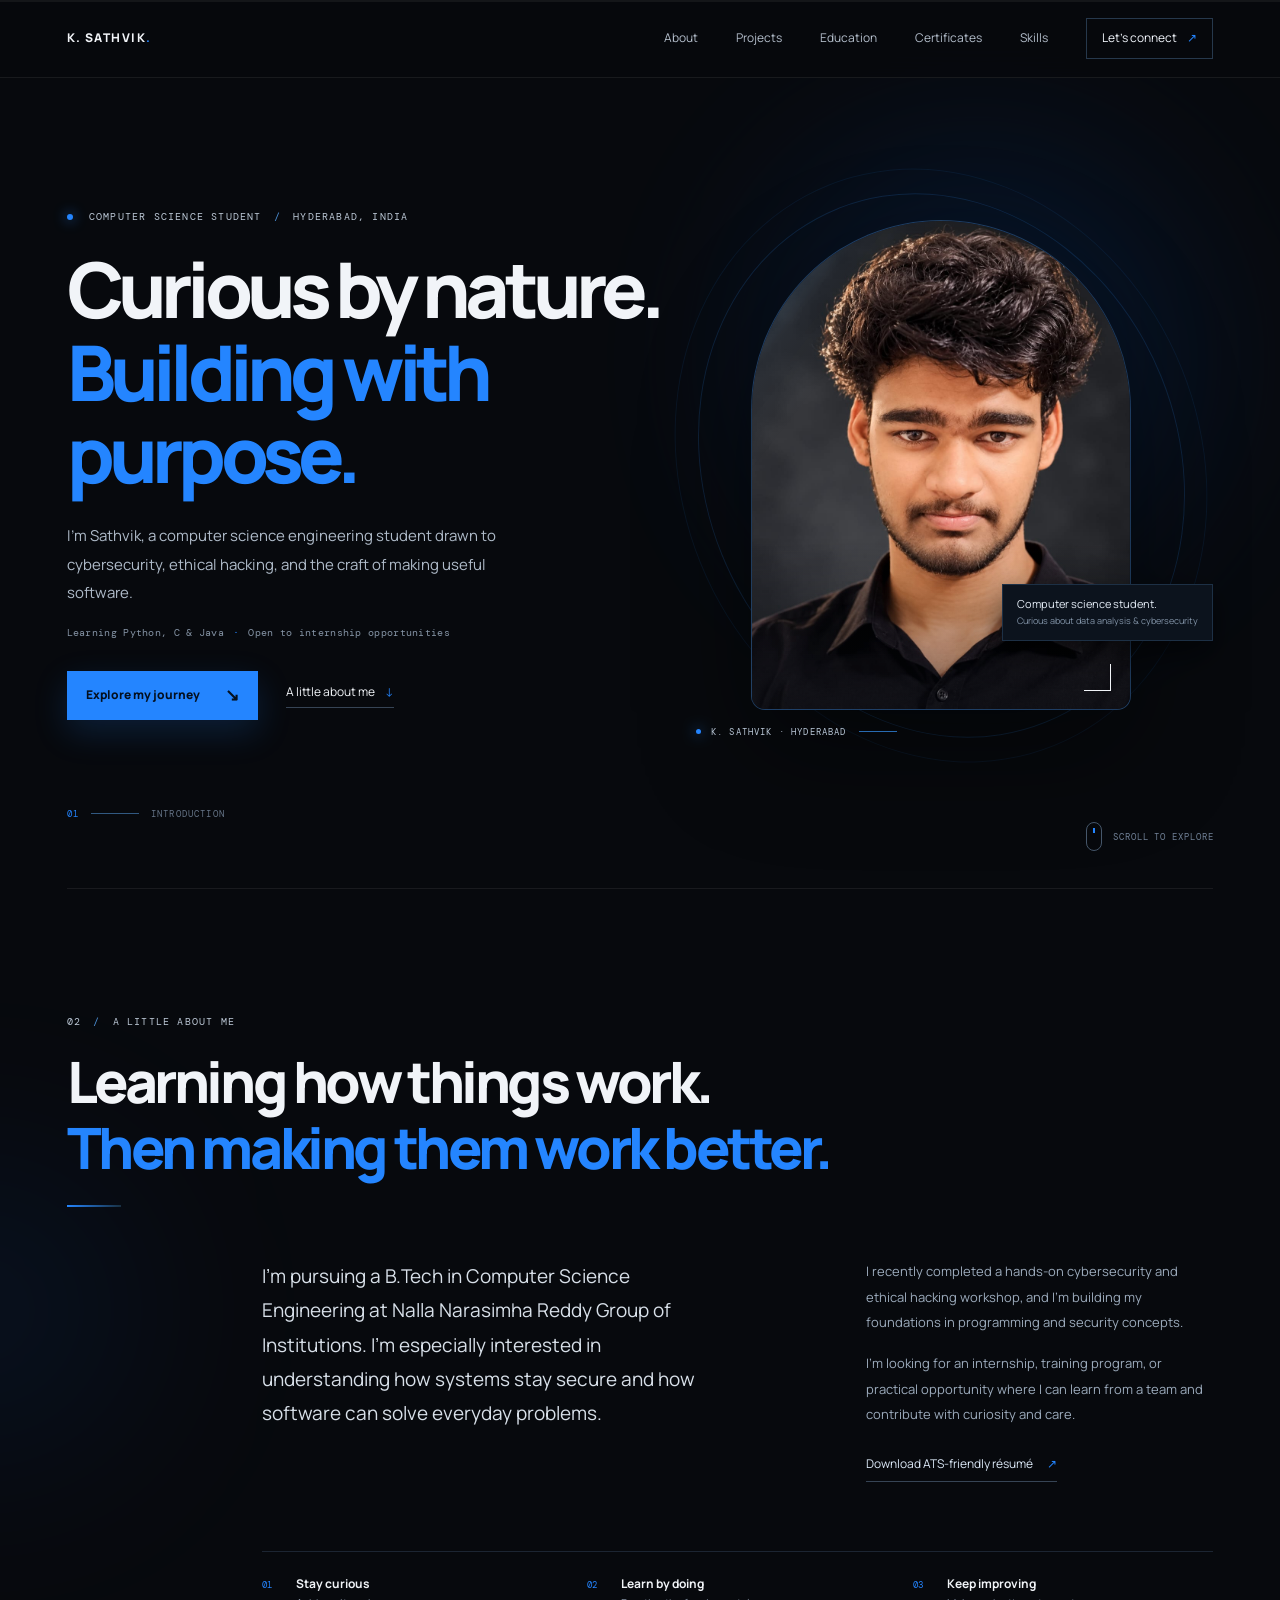
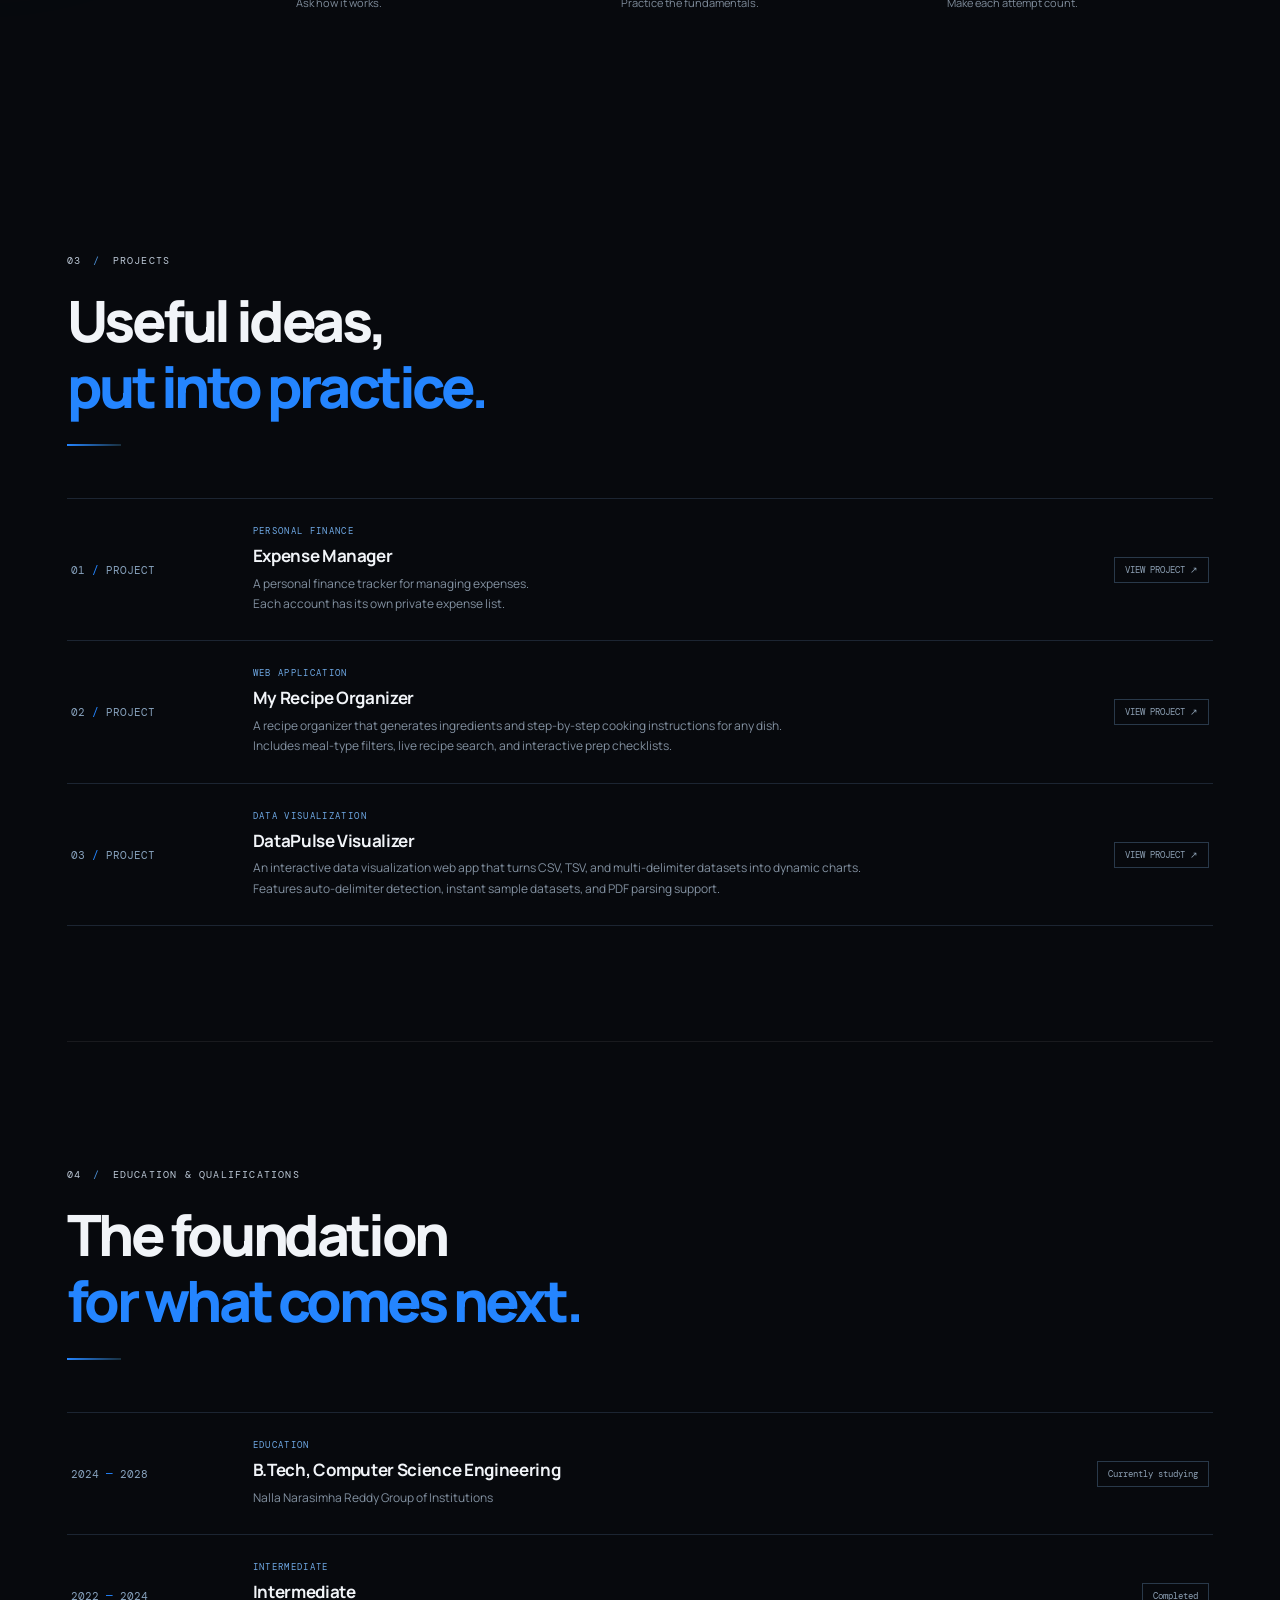
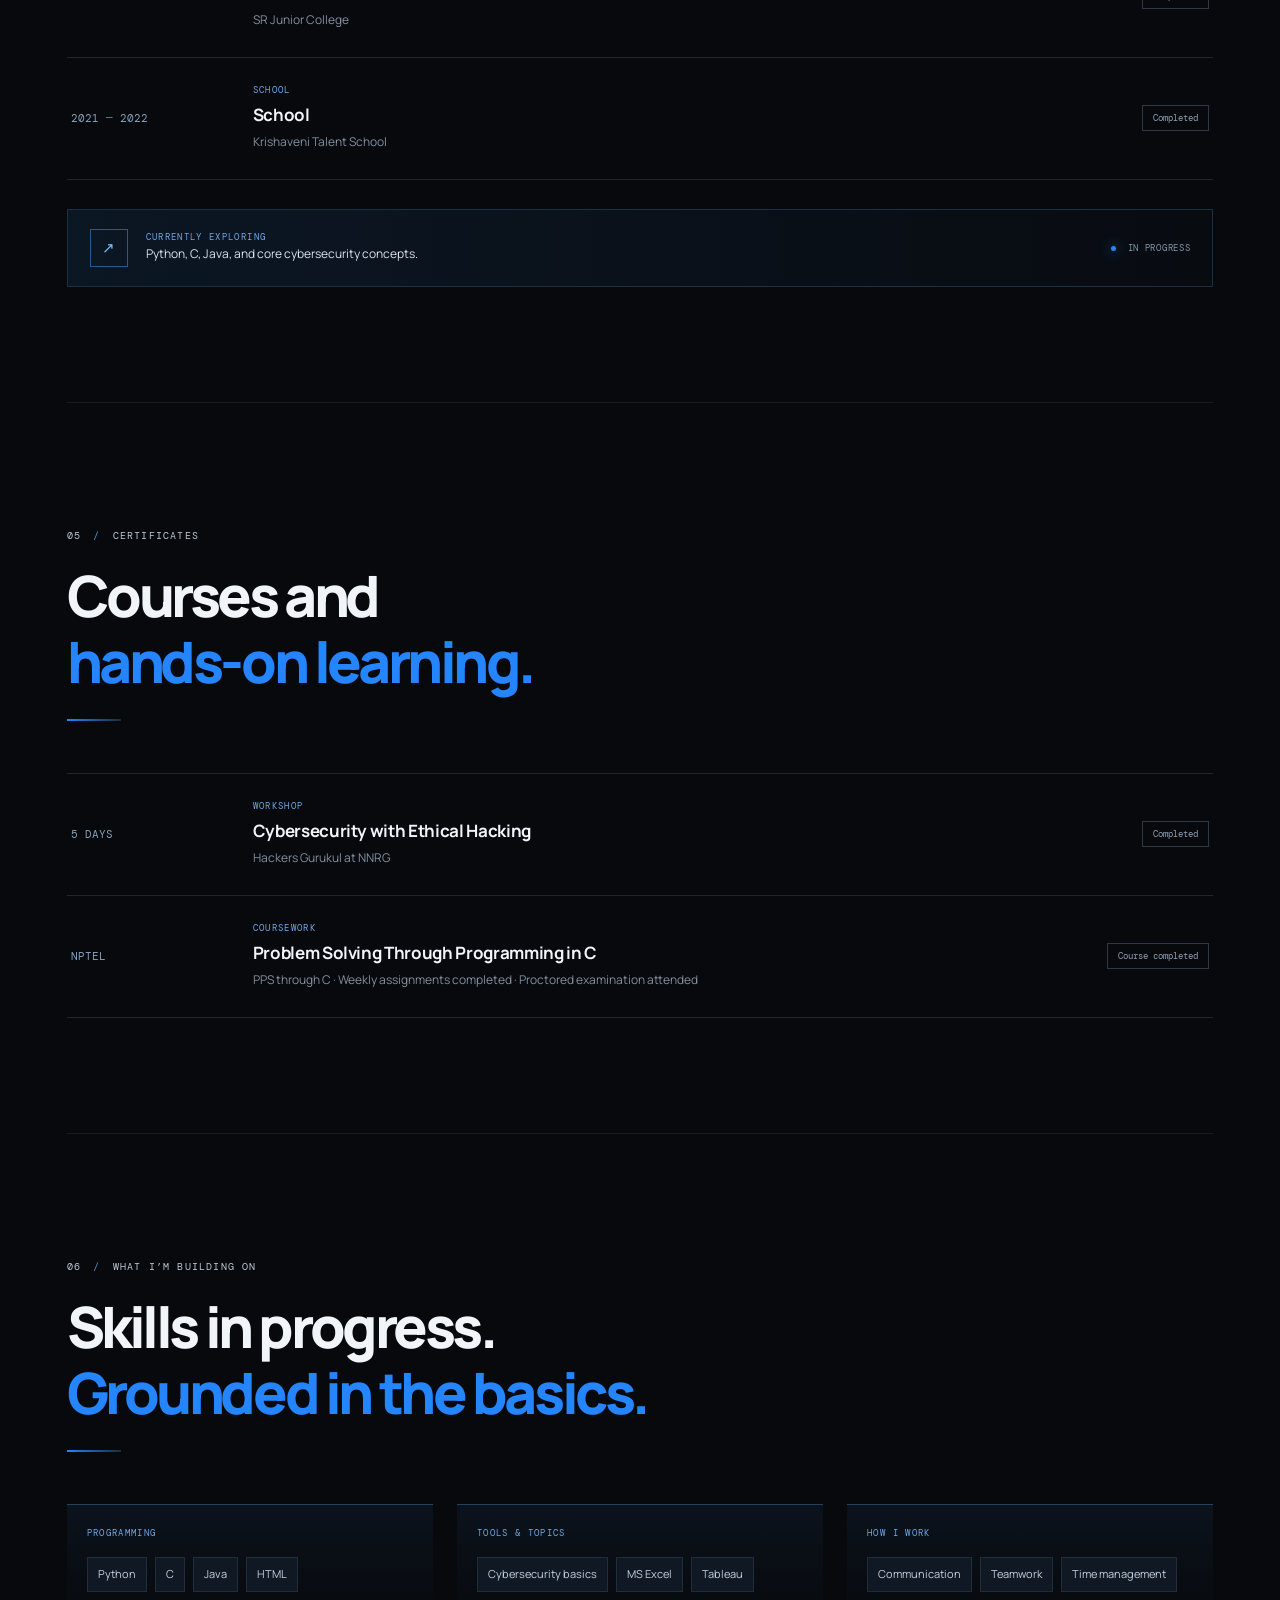
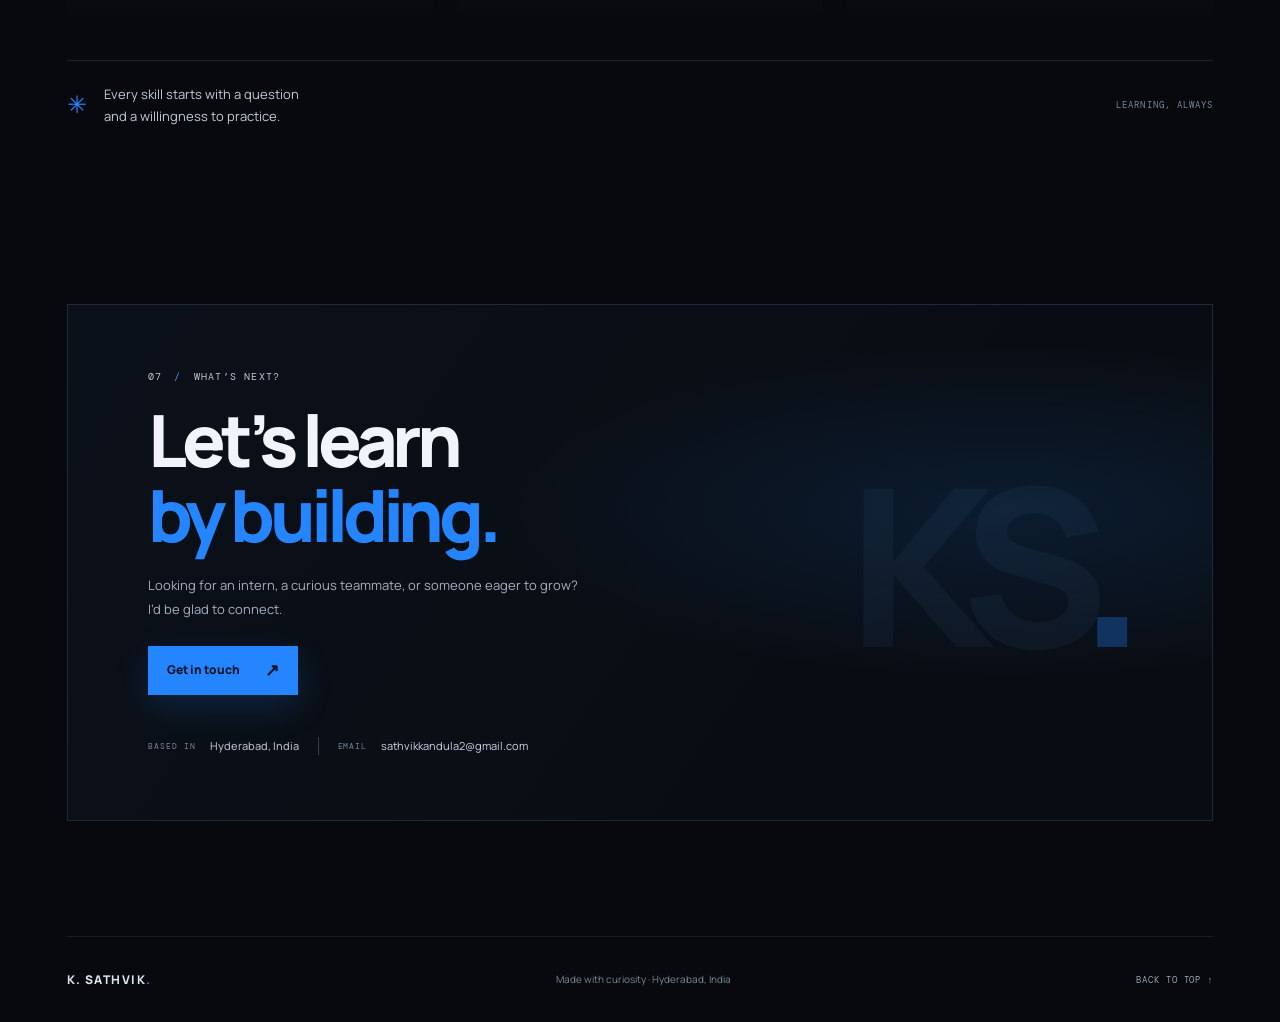
==== index.html @ dad8b85a "Update index.html" ====
<!doctype html>
<html lang="en">
<head>
  <meta charset="utf-8"><meta name="viewport" content="width=device-width, initial-scale=1">
  <meta name="theme-color" content="#07090d"><meta name="description" content="K. Sathvik — computer science engineering student exploring cybersecurity, ethical hacking, and software development.">
  <title>K. Sathvik — Computer Science & Cybersecurity</title>
  <link rel="preconnect" href="https://fonts.googleapis.com"><link rel="preconnect" href="https://fonts.gstatic.com" crossorigin>
  <link href="https://fonts.googleapis.com/css2?family=DM+Mono:wght@400;500&family=Manrope:wght@400;500;600;700;800&display=swap" rel="stylesheet">
  <link rel="stylesheet" href="styles.css">
</head>
<body>
  <div class="scroll-progress" aria-hidden="true"><span></span></div>
  <div class="page-glow glow-one"></div><div class="page-glow glow-two"></div>
  <header class="topbar">
    <a class="brand" href="#top" aria-label="K Sathvik, home"><span class="brand-name">K. SATHVIK<span class="brand-dot">.</span></span></a>
    <button class="menu-toggle" aria-label="Open navigation" aria-expanded="false"><span></span><span></span></button>
    <nav class="navigation" aria-label="Main navigation"><a href="#about">About</a><a href="#projects">Projects</a><a href="#journey">Education</a><a href="#certificates">Certificates</a><a href="#skills">Skills</a><a href="#contact" class="nav-cta">Let’s connect <span>↗</span></a></nav>
  </header>
  <main id="top">
    <section class="hero section-wrap" aria-labelledby="hero-title">
      <div class="hero-copy reveal">
        <p class="eyebrow"><i></i> COMPUTER SCIENCE STUDENT <b>/</b> HYDERABAD, INDIA</p>
        <h1 id="hero-title">Curious by nature.<br><span>Building with purpose.</span></h1>
        <p class="hero-lede">I’m Sathvik, a computer science engineering student drawn to cybersecurity, ethical hacking, and the craft of making useful software.</p>
        <div class="hero-meta"><span>Learning Python, C & Java</span><span class="meta-separator">·</span><span>Open to internship opportunities</span></div>
        <div class="hero-actions"><a class="button button-primary" href="#journey">Explore my journey <span>↘</span></a><a class="text-link" href="#about">A little about me <span>↓</span></a></div>
        <div class="hero-index"><span>01</span><span class="index-line"></span><span>INTRODUCTION</span></div>
      </div>
      <div class="portrait-wrap reveal" aria-label="Portrait of K. Sathvik">
        <div class="portrait-orbit orbit-a"></div><div class="portrait-orbit orbit-b"></div>
        <div class="portrait-frame"><img src="sathvik-portrait.jpeg" alt="Portrait of K. Sathvik."><span class="portrait-corner corner-tl"></span><span class="portrait-corner corner-br"></span></div>
        <div class="portrait-caption"><span class="caption-dot"></span> K. SATHVIK · HYDERABAD <span class="caption-line"></span></div>
        <div class="portrait-note">Computer science student.<br><span>Curious about data analysis &amp; cybersecurity</span></div>
      </div>
      <a href="#about" class="scroll-cue" aria-label="Scroll to about section"><span></span>SCROLL TO EXPLORE</a>
    </section>
    <section class="about section-wrap section-pad" id="about">
      <div class="section-heading reveal"><p class="eyebrow">02 <b>/</b> A LITTLE ABOUT ME</p><h2>Learning how things work.<br><span>Then making them work better.</span></h2></div>
      <div class="about-grid"><p class="about-intro reveal">I’m pursuing a B.Tech in Computer Science Engineering at Nalla Narasimha Reddy Group of Institutions. I’m especially interested in understanding how systems stay secure and how software can solve everyday problems.</p><div class="about-side reveal"><p>I recently completed a hands-on cybersecurity and ethical hacking workshop, and I’m building my foundations in programming and security concepts.</p><p>I’m looking for an internship, training program, or practical opportunity where I can learn from a team and contribute with curiosity and care.</p><a class="inline-link" href="assets/K_Sathvik_ATS_Resume.pdf" target="_blank" rel="noreferrer">Download ATS-friendly résumé <span>↗</span></a></div></div>
      <div class="principles reveal"><div><span class="principle-num">01</span><strong>Stay curious</strong><small>Ask how it works.</small></div><div><span class="principle-num">02</span><strong>Learn by doing</strong><small>Practice the fundamentals.</small></div><div><span class="principle-num">03</span><strong>Keep improving</strong><small>Make each attempt count.</small></div></div>
    </section>
    <section class="projects section-wrap section-pad" id="projects">
      <div class="section-heading reveal"><p class="eyebrow">03 <b>/</b> PROJECTS</p><h2>Useful ideas,<br><span>put into practice.</span></h2></div>
      <div class="journey-list">
        <article class="journey-card reveal"><div class="journey-date">01 <span>/</span> PROJECT</div><div class="journey-main"><p class="card-kicker">PERSONAL FINANCE</p><h3>Expense Manager</h3><p>A personal finance tracker for managing expenses.<br>Each account has its own private expense list.</p></div><a class="journey-tag" href="https://expense.sathvikkandula2.workers.dev/" target="_blank" rel="noreferrer">VIEW PROJECT ↗</a></article>
        <article class="journey-card reveal"><div class="journey-date">02 <span>/</span> PROJECT</div><div class="journey-main"><p class="card-kicker">WEB APPLICATION</p><h3>My Recipe Organizer</h3><p>A recipe organizer that generates ingredients and step-by-step cooking instructions for any dish.<br>Includes meal-type filters, live recipe search, and interactive prep checklists.</p></div><a class="journey-tag" href="https://recipe.sathvikkandula2.workers.dev/" target="_blank" rel="noreferrer">VIEW PROJECT ↗</a></article>
        <article class="journey-card reveal"><div class="journey-date">03 <span>/</span> PROJECT</div><div class="journey-main"><p class="card-kicker">DATA VISUALIZATION</p><h3>DataPulse Visualizer</h3><p>An interactive data visualization web app that turns CSV, TSV, and multi-delimiter datasets into dynamic charts.<br>Features auto-delimiter detection, instant sample datasets, and PDF parsing support.</p></div><a class="journey-tag" href="https://github.com/SATHVIK-CSE" target="_blank" rel="noreferrer">VIEW PROJECT ↗</a></article>
      </div>
    </section>
    <section class="journey section-wrap section-pad" id="journey">
      <div class="section-heading reveal"><p class="eyebrow">04 <b>/</b> EDUCATION & QUALIFICATIONS</p><h2>The foundation<br><span>for what comes next.</span></h2></div>
      <div class="journey-list">
        <article class="journey-card reveal"><div class="journey-date">2024 <span>—</span> 2028</div><div class="journey-main"><p class="card-kicker">EDUCATION</p><h3>B.Tech, Computer Science Engineering</h3><p>Nalla Narasimha Reddy Group of Institutions</p></div><div class="journey-tag">Currently studying</div></article>
        <article class="journey-card reveal"><div class="journey-date">2022 <span>—</span> 2024</div><div class="journey-main"><p class="card-kicker">INTERMEDIATE</p><h3>Intermediate</h3><p>SR Junior College</p></div><div class="journey-tag">Completed</div></article>
        <article class="journey-card reveal"><div class="journey-date">2021 <span>—</span> 2022</div><div class="journey-main"><p class="card-kicker">SCHOOL</p><h3>School</h3><p>Krishaveni Talent School</p></div><div class="journey-tag">Completed</div></article>
      </div>
      <div class="learning-strip reveal"><div class="learning-icon">↗</div><div><p class="card-kicker">CURRENTLY EXPLORING</p><p>Python, C, Java, and core cybersecurity concepts.</p></div><span class="learning-status"><i></i> IN PROGRESS</span></div>
    </section>
    <section class="journey certificates section-wrap section-pad" id="certificates">
      <div class="section-heading reveal"><p class="eyebrow">05 <b>/</b> CERTIFICATES</p><h2>Courses and<br><span>hands-on learning.</span></h2></div>
      <div class="journey-list">
        <article class="journey-card reveal"><div class="journey-date">5 DAYS</div><div class="journey-main"><p class="card-kicker">WORKSHOP</p><h3>Cybersecurity with Ethical Hacking</h3><p>Hackers Gurukul at NNRG</p></div><div class="journey-tag">Completed</div></article>
        <article class="journey-card reveal"><div class="journey-date">NPTEL</div><div class="journey-main"><p class="card-kicker">COURSEWORK</p><h3>Problem Solving Through Programming in C</h3><p>PPS through C · Weekly assignments completed · Proctored examination attended</p></div><div class="journey-tag">Course completed</div></article>
      </div>
    </section>
    <section class="skills section-wrap section-pad" id="skills">
      <div class="section-heading reveal"><p class="eyebrow">06 <b>/</b> WHAT I’M BUILDING ON</p><h2>Skills in progress.<br><span>Grounded in the basics.</span></h2></div>
      <div class="skills-layout"><div class="skill-group reveal"><p class="card-kicker">PROGRAMMING</p><div class="skill-chips"><span>Python</span><span>C</span><span>Java</span><span>HTML</span></div></div><div class="skill-group reveal"><p class="card-kicker">TOOLS & TOPICS</p><div class="skill-chips"><span>Cybersecurity basics</span><span>MS Excel</span><span>Tableau</span></div></div><div class="skill-group reveal"><p class="card-kicker">HOW I WORK</p><div class="skill-chips"><span>Communication</span><span>Teamwork</span><span>Time management</span></div></div></div>
      <div class="skills-foot reveal"><span class="skills-star">✳</span><p>Every skill starts with a question<br>and a willingness to practice.</p><span class="mono-label">LEARNING, ALWAYS</span></div>
    </section>
    <section class="contact section-wrap section-pad" id="contact"><div class="contact-card reveal"><p class="eyebrow">07 <b>/</b> WHAT’S NEXT?</p><h2>Let’s learn<br><span>by building.</span></h2><p class="contact-copy">Looking for an intern, a curious teammate, or someone eager to grow? I’d be glad to connect.</p><a class="button button-primary" href="mailto:sathvikkandula2@gmail.com">Get in touch <span>↗</span></a><div class="contact-detail"><span>BASED IN</span><strong>Hyderabad, India</strong><span class="detail-divider"></span><span>EMAIL</span><a href="mailto:sathvikkandula2@gmail.com">sathvikkandula2@gmail.com</a></div><div class="contact-mark">KS<span>.</span></div></div></section>
  </main>
  <footer class="footer section-wrap"><a class="footer-brand" href="#top">K. SATHVIK<span>.</span></a><span>Made with curiosity · Hyderabad, India</span><a href="#top" class="back-top">BACK TO TOP ↑</a></footer>
  <script src="script.js"></script>
</body></html>
---- styles.css ----
:root{--bg:#07090d;--panel:#0d1119;--line:#1c2532;--text:#f1f4f8;--muted:#9aa7b7;--blue:#2485ff;--cyan:#60c6ff;--mono:'DM Mono',monospace;--sans:'Manrope',sans-serif}*{box-sizing:border-box}html{scroll-behavior:smooth;scroll-padding-top:94px}body{margin:0;background:var(--bg);color:var(--text);font-family:var(--sans);font-size:15px;line-height:1.7;overflow-x:hidden}a{color:inherit;text-decoration:none}.page-glow{position:absolute;pointer-events:none;filter:blur(100px);opacity:.18;border-radius:50%;z-index:-1}.glow-one{width:400px;height:400px;right:8%;top:160px;background:#075cd0}.glow-two{width:300px;height:280px;left:-170px;top:1170px;background:#103e86}.topbar{height:78px;position:sticky;top:0;z-index:20;background:rgba(7,9,13,.88);backdrop-filter:blur(18px);border-bottom:1px solid rgba(255,255,255,.07);display:flex;align-items:center;justify-content:space-between;padding:0 max(calc((100vw - 1190px)/2),5.2vw)}.brand{display:flex;gap:12px;align-items:center}.brand-mark{width:34px;height:34px;border:1px solid #285587;color:var(--blue);font-size:13px;font-weight:800;display:grid;place-items:center;position:relative}.brand-mark span{font-size:10px;position:absolute;right:2px;top:0;color:#91c6ff}.brand-name,.footer-brand{font-size:12px;letter-spacing:.12em;font-weight:800}.brand-dot,.footer-brand span{color:var(--blue)}.navigation{display:flex;gap:38px;align-items:center;font-size:12px;color:#b4bfcc}.navigation a{transition:color .2s}.navigation a:hover,.inline-link:hover{color:var(--cyan)}.navigation .nav-cta{border:1px solid #26384c;padding:9px 15px;color:#f2f6fb}.nav-cta span{color:var(--blue);padding-left:8px}.menu-toggle{display:none}.section-wrap{width:min(1190px,89.6vw);margin-inline:auto}.hero{min-height:calc(100vh - 78px);min-height:min(810px,calc(100vh - 78px));position:relative;display:grid;grid-template-columns:1.05fr .95fr;align-items:center;padding-top:60px;padding-bottom:96px}.hero-copy{max-width:650px;position:relative;z-index:2}.eyebrow{font:10px var(--mono);letter-spacing:.12em;color:#bcc8d6;margin:0 0 25px}.eyebrow i,.learning-status i,.caption-dot{display:inline-block;width:6px;height:6px;border-radius:50%;background:var(--blue);box-shadow:0 0 13px #2485ff;margin-right:9px}.eyebrow b{color:#4d91d7;padding:0 5px;font-weight:400}.hero h1{font-size:clamp(47px,6vw,80px);line-height:1.07;letter-spacing:-.075em;margin:0;font-weight:800}.hero h1 span,.section-heading h2 span,.contact-card h2 span{color:var(--blue)}.hero-lede{max-width:485px;color:#afbbc9;font-size:15px;line-height:1.9;margin:27px 0 18px}.hero-meta{font:10px var(--mono);color:#8594a5;letter-spacing:.03em;display:flex;gap:9px;align-items:center}.meta-separator{color:var(--blue)}.hero-actions{display:flex;align-items:center;gap:28px;margin-top:32px}.button{height:49px;padding:0 19px;display:inline-flex;align-items:center;gap:25px;font-size:12px;font-weight:800;transition:transform .2s,background .2s}.button:hover{transform:translateY(-2px)}.button-primary{background:var(--blue);color:#04101f;box-shadow:0 12px 34px rgba(36,133,255,.18)}.button-primary:hover{background:#58a5ff}.button span{font-size:17px}.text-link,.inline-link{font-size:12px;border-bottom:1px solid #364455;padding-bottom:5px}.text-link span{color:var(--blue);padding-left:8px}.portrait-wrap{height:565px;position:relative;display:grid;place-items:center}.portrait-frame{width:min(380px,78%);height:490px;position:relative;overflow:hidden;border:1px solid rgba(72,142,223,.32);border-radius:190px 190px 14px 14px;background:linear-gradient(155deg,#0c1b30,#080d15 58%,#101c2b);box-shadow:0 40px 110px rgba(0,0,0,.45),inset 0 0 60px rgba(42,127,221,.09)}.portrait-frame:after{content:'';position:absolute;inset:0;background:linear-gradient(180deg,transparent 65%,rgba(6,9,15,.45));pointer-events:none}.portrait-frame img{width:100%;height:100%;object-fit:cover;opacity:.92}.portrait-orbit{position:absolute;border:1px solid rgba(46,126,216,.2);border-radius:50%;transform:rotate(-22deg)}.orbit-a{width:475px;height:555px}.orbit-b{width:520px;height:605px;border-color:rgba(46,126,216,.1)}.portrait-corner{position:absolute;z-index:2;width:27px;height:27px;border-color:#62b2ff}.corner-tl{left:19px;top:42px;border-left:1px solid;border-top:1px solid}.corner-br{right:19px;bottom:18px;border-right:1px solid;border-bottom:1px solid}.portrait-caption{position:absolute;bottom:10px;left:5%;font:9px var(--mono);letter-spacing:.13em;color:#b9c7d7;display:flex;align-items:center}.caption-dot{width:5px;height:5px;margin-right:10px}.caption-line{width:38px;height:1px;background:#286ab1;margin-left:12px}.portrait-note{position:absolute;right:0;bottom:107px;font-size:11px;line-height:1.5;color:#e5edf7;background:#0c131d;border:1px solid #1d3045;padding:11px 14px;box-shadow:0 12px 30px #0008}.portrait-note span{font-size:9px;color:#8293a7}.floating-stamp{position:absolute;left:2%;top:112px;width:56px;height:56px;border:1px solid #315e8b;background:#0a111b;border-radius:50%;display:flex;align-items:center;justify-content:center;gap:5px;color:#9ed1ff;transform:rotate(-12deg)}.floating-stamp>span{font-weight:800;font-size:14px}.floating-stamp small{font:6px var(--mono);line-height:1.4}.hero-index{position:absolute;bottom:-100px;left:0;display:flex;align-items:center;gap:12px;font:9px var(--mono);letter-spacing:.13em;color:#667588}.hero-index span:first-child{color:var(--blue)}.index-line{width:48px;height:1px;background:#315981}.scroll-cue{position:absolute;right:0;bottom:37px;display:flex;align-items:center;gap:11px;font:9px var(--mono);letter-spacing:.1em;color:#718197}.scroll-cue span{height:29px;width:16px;border:1px solid #45566a;border-radius:9px;position:relative}.scroll-cue span:after{content:'';width:2px;height:5px;position:absolute;left:6px;top:5px;background:var(--blue);animation:scroll 1.6s infinite}@keyframes scroll{to{transform:translateY(10px);opacity:0}}.section-pad{padding-top:126px;padding-bottom:115px}.section-heading{margin-bottom:52px}.section-heading .eyebrow{margin-bottom:20px}.section-heading h2{font-size:clamp(36px,4.5vw,57px);line-height:1.16;letter-spacing:-.06em;margin:0;font-weight:800}.about{border-top:1px solid rgba(255,255,255,.07)}.about-grid{display:grid;grid-template-columns:1.15fr .85fr;gap:14%;margin-left:17%}.about-intro{font-size:19px;line-height:1.8;color:#d8e0e9;margin:0;max-width:500px}.about-side{font-size:13px;color:#9cabbc;line-height:1.95}.about-side p{margin:0 0 16px}.inline-link{display:inline-flex;gap:14px;margin-top:9px;color:#dce9f8}.inline-link span{color:var(--blue)}.principles{display:grid;grid-template-columns:repeat(3,1fr);border-top:1px solid var(--line);margin:69px 0 0 17%;padding-top:22px;gap:25px}.principles>div{display:grid;grid-template-columns:26px auto;column-gap:8px;align-items:baseline}.principle-num{font:9px var(--mono);color:var(--blue)}.principles strong{font-size:12px}.principles small{grid-column:2;color:#7f8c9b;font-size:11px}.journey{border-top:1px solid rgba(255,255,255,.07)}.journey-list{border-top:1px solid var(--line)}.journey-card{display:grid;grid-template-columns:160px 1fr 150px;align-items:center;gap:22px;padding:26px 4px;border-bottom:1px solid var(--line);transition:padding .25s,background .25s}.journey-card:hover{padding-inline:14px;background:rgba(25,43,63,.28)}.journey-date{font:11px var(--mono);color:#87a2bd}.journey-date span{color:var(--blue)}.card-kicker{font:9px var(--mono);letter-spacing:.15em;color:#6fa9e5;margin:0 0 7px}.journey-main h3{font-size:17px;line-height:1.45;letter-spacing:-.02em;margin:0 0 5px}.journey-main>p:last-child{color:#8391a1;font-size:12px;margin:0}.journey-tag{justify-self:end;padding:6px 10px;border:1px solid #29394a;color:#8da0b4;font:9px var(--mono)}.learning-strip{margin-top:29px;padding:19px 22px;display:flex;align-items:center;gap:18px;border:1px solid #1c3045;background:linear-gradient(90deg,rgba(24,59,97,.27),rgba(11,17,25,.3))}.learning-icon{width:38px;height:38px;border:1px solid #245a91;display:grid;place-items:center;color:#78bdff}.learning-strip .card-kicker{margin-bottom:1px}.learning-strip p:last-child{margin:0;font-size:12px;color:#dce5ef}.learning-status{margin-left:auto;font:9px var(--mono);letter-spacing:.08em;color:#8097ad}.learning-status i{width:5px;height:5px;margin-right:6px}.skills{border-top:1px solid rgba(255,255,255,.07)}.skills-layout{display:grid;grid-template-columns:repeat(3,1fr);gap:24px}.skill-group{padding:22px 20px 25px;border-top:1px solid #29425c;background:linear-gradient(180deg,rgba(18,31,47,.45),rgba(12,16,23,.05))}.skill-group .card-kicker{margin-bottom:18px}.skill-chips{display:flex;flex-wrap:wrap;gap:8px}.skill-chips span{font-size:11px;color:#c5d1de;background:#101923;border:1px solid #202d3b;padding:7px 10px}.skills-foot{margin-top:43px;border-top:1px solid var(--line);padding-top:22px;display:flex;align-items:center;gap:17px}.skills-star{font-size:24px;color:var(--blue)}.skills-foot p{font-size:13px;color:#c0ccd9;line-height:1.7;margin:0}.mono-label{margin-left:auto;font:9px var(--mono);letter-spacing:.12em;color:#75879c}.contact{padding-top:62px}.contact-card{position:relative;overflow:hidden;padding:65px 7%;border:1px solid #1c2a39;background:radial-gradient(ellipse at 82% 40%,rgba(17,75,139,.24),transparent 38%),linear-gradient(125deg,#0b111a,#090d13 65%)}.contact-card .eyebrow{margin-bottom:20px}.contact-card h2{font-size:clamp(46px,6vw,72px);line-height:1.04;letter-spacing:-.07em;margin:0;font-weight:800}.contact-copy{max-width:430px;color:#a2b0bf;font-size:13px;line-height:1.85;margin:20px 0 25px}.contact-detail{display:flex;align-items:center;gap:14px;margin-top:42px;color:#aab8c7;font-size:11px}.contact-detail>span:not(.detail-divider){font:8px var(--mono);letter-spacing:.12em;color:#71849a}.contact-detail strong{font-weight:500}.contact-detail a{color:#c7d6e6}.detail-divider{width:1px;height:18px;background:#2d3d50;margin:0 5px}.contact-mark{position:absolute;right:8%;top:50%;transform:translateY(-50%);font-size:220px;font-weight:800;letter-spacing:-.12em;color:rgba(95,153,213,.065);line-height:1}.contact-mark span{color:rgba(36,133,255,.3)}.footer{min-height:86px;border-top:1px solid rgba(255,255,255,.08);display:flex;align-items:center;justify-content:space-between;color:#7c8998;font-size:10px}.footer-brand{color:#dbe5ef}.back-top{font:9px var(--mono);letter-spacing:.1em;color:#96a5b4}.reveal{opacity:0;transform:translateY(16px);transition:opacity .7s ease,transform .7s ease}.reveal.visible{opacity:1;transform:translateY(0)}@media(prefers-reduced-motion:reduce){*,*:before,*:after{scroll-behavior:auto!important;animation:none!important;transition:none!important}.reveal{opacity:1;transform:none}}@media(max-width:800px){.topbar{height:68px;padding-inline:5vw}.navigation{gap:20px}.hero{min-height:720px;grid-template-columns:1fr .8fr;padding-top:50px}.hero h1{font-size:clamp(46px,7vw,64px)}.portrait-wrap{height:480px}.portrait-frame{height:405px;width:88%}.portrait-orbit.orbit-a{width:360px;height:440px}.portrait-orbit.orbit-b{width:400px;height:490px}.about-grid{margin-left:8%;gap:8%}.principles{margin-left:8%}.section-pad{padding-top:100px;padding-bottom:90px}}@media(max-width:620px){html{scroll-padding-top:70px}.topbar{height:64px}.brand-name{font-size:11px}.menu-toggle{display:flex;background:none;border:1px solid #26384b;width:38px;height:36px;flex-direction:column;align-items:center;justify-content:center;gap:5px}.menu-toggle span{width:15px;height:1px;background:#e5edf5}.navigation{display:none;position:absolute;left:0;right:0;top:63px;background:#080c12;border-bottom:1px solid #202d3b;padding:12px 5vw 20px;flex-direction:column;align-items:stretch;gap:0}.navigation.open{display:flex}.navigation a{padding:11px 0;border-bottom:1px solid rgba(255,255,255,.05)}.navigation .nav-cta{border:0;padding:11px 0}.section-wrap{width:89vw}.hero{min-height:0;grid-template-columns:1fr;padding-top:68px;padding-bottom:80px}.hero-copy{grid-row:1}.hero h1{font-size:clamp(43px,12vw,63px)}.hero-lede{font-size:14px;margin-top:21px}.hero-meta{font-size:9px;flex-wrap:wrap}.hero-actions{gap:18px;margin-top:25px}.button{height:46px;padding:0 14px;gap:14px;font-size:11px}.text-link{font-size:10px}.portrait-wrap{height:390px;margin-top:50px}.portrait-frame{width:68%;height:355px}.portrait-orbit.orbit-a{width:300px;height:365px}.portrait-orbit.orbit-b{width:335px;height:400px}.floating-stamp{left:7%;top:51px}.portrait-note{right:3%;bottom:80px}.portrait-caption{left:14%;bottom:2px;font-size:8px}.hero-index{display:none}.scroll-cue{bottom:23px}.section-pad{padding-top:78px;padding-bottom:74px}.section-heading{margin-bottom:36px}.section-heading h2{font-size:clamp(34px,9.4vw,47px)}.about-grid{grid-template-columns:1fr;gap:16px;margin-left:0}.about-intro{font-size:17px}.about-side{font-size:12px}.principles{margin:34px 0 0;grid-template-columns:1fr;gap:13px}.principles>div{grid-template-columns:26px 1fr}.principles small{grid-column:2}.journey-card{grid-template-columns:1fr auto;gap:4px 12px;padding:20px 1px}.journey-date{grid-column:1/-1;font-size:10px}.journey-main h3{font-size:15px}.journey-main>p:last-child{font-size:11px}.journey-tag{grid-column:2;grid-row:2;align-self:center;font-size:8px;padding:5px 7px}.learning-strip{padding:15px 13px;gap:12px}.learning-status{font-size:7px}.learning-strip p:last-child{font-size:11px}.skills-layout{grid-template-columns:1fr;gap:12px}.skill-group{padding:18px}.skills-foot{gap:12px}.skills-foot p{font-size:11px}.mono-label{font-size:7px}.contact{padding-top:32px}.contact-card{padding:43px 7%}.contact-card h2{font-size:53px}.contact-copy{font-size:12px}.contact-detail{flex-wrap:wrap;gap:9px;margin-top:32px}.contact-mark{font-size:150px;right:4%;top:33%}.footer{min-height:92px;gap:8px;flex-wrap:wrap;padding-block:16px}.footer>span{order:3;width:100%}.back-top{font-size:8px}}
/* Hero entrance and portrait motion */
.hero-copy.reveal{transform:translateX(-34px);transition-delay:.1s}
.portrait-wrap.reveal{transform:translateX(42px);transition-delay:.25s}
.hero-copy.reveal.visible,.portrait-wrap.reveal.visible{transform:translate(0,0)}
.portrait-frame{animation:portraitFloat 6s ease-in-out 1.1s infinite}
.portrait-frame:before{content:'';position:absolute;z-index:1;pointer-events:none;inset:-45%;background:linear-gradient(112deg,transparent 39%,rgba(112,185,255,.04) 45%,rgba(130,199,255,.23) 50%,rgba(112,185,255,.04) 55%,transparent 61%);transform:translateX(-45%) rotate(16deg);animation:portraitSweep 8s ease-in-out 1.5s infinite}
.orbit-a{animation:orbitBreathe 5s ease-in-out infinite}
.orbit-b{animation:orbitBreathe 6.5s ease-in-out .6s infinite reverse}
@keyframes portraitFloat{0%,100%{transform:translateY(0)}50%{transform:translateY(-8px)}}
@keyframes portraitSweep{0%,12%{transform:translateX(-52%) rotate(16deg)}52%,100%{transform:translateX(52%) rotate(16deg)}}
@keyframes orbitBreathe{0%,100%{opacity:.45;scale:1}50%{opacity:.9;scale:1.025}}
@media(prefers-reduced-motion:reduce){.hero-copy.reveal,.portrait-wrap.reveal{transform:none}}

/* Section-to-section travel */
.scroll-progress{position:fixed;z-index:30;left:0;right:0;top:0;height:2px;background:rgba(255,255,255,.055);pointer-events:none}
.scroll-progress span{display:block;width:100%;height:100%;transform:scaleX(0);transform-origin:left center;background:linear-gradient(90deg,#2485ff,#65c6ff);box-shadow:0 0 12px rgba(36,133,255,.72);will-change:transform}
.navigation a{position:relative}
.navigation a:not(.nav-cta):after{content:'';position:absolute;left:0;right:0;bottom:-7px;height:1px;transform:scaleX(0);transform-origin:left;background:linear-gradient(90deg,var(--blue),var(--cyan));transition:transform .28s ease}
.navigation a.active{color:#f2f7fd}
.navigation a.active:after{transform:scaleX(1)}
.reveal{filter:blur(5px);transition:opacity .72s ease,transform .72s cubic-bezier(.2,.7,.2,1),filter .72s ease}
.reveal.visible{filter:blur(0)}
.section-heading.reveal:after{content:'';display:block;width:54px;height:2px;margin-top:25px;background:linear-gradient(90deg,var(--blue),rgba(96,198,255,.2));transform:scaleX(0);transform-origin:left;transition:transform .65s ease .28s}
.section-heading.reveal.visible:after{transform:scaleX(1)}
.about-grid>.reveal:nth-child(2),.principles>div:nth-child(2),.journey-card:nth-child(2),.skill-group:nth-child(2){transition-delay:.1s}
.principles>div:nth-child(3),.journey-card:nth-child(3),.skill-group:nth-child(3){transition-delay:.2s}
@media(prefers-reduced-motion:reduce){.reveal{filter:none!important}.section-heading.reveal:after{transition:none;transform:scaleX(1)}}


/* Section zoom is the sole entrance effect for scroll panels. */.about .reveal,.projects .reveal,.journey .reveal,.skills .reveal,.contact .reveal{opacity:1;transform:none;filter:none;transition:none}.about .section-heading.reveal:after,.projects .section-heading.reveal:after,.journey .section-heading.reveal:after,.skills .section-heading.reveal:after{transform:scaleX(1);transition:none}
/* ---------- Portrait animation ---------- */
.portrait-frame img {
  animation:
    portrait-reveal 1.4s cubic-bezier(.2,.7,.2,1) .2s both,
    portrait-float 6s ease-in-out 1.6s infinite;
  transition: filter .5s ease;
  will-change: transform;
}
@keyframes portrait-reveal {
  from { clip-path: inset(0 0 100% 0); transform: scale(1.12); opacity: 0; }
  to   { clip-path: inset(0 0 0 0);    transform: scale(1);    opacity: 1; }
}
@keyframes portrait-float {
  0%, 100% { transform: translateY(0); }
  50%      { transform: translateY(-8px); }
}
.portrait-frame {
  transition: transform .15s ease-out;
  animation: portrait-glow 4s ease-in-out infinite;
}
@keyframes portrait-glow {
  0%, 100% { box-shadow: 0 0 20px rgba(94, 234, 212, .12); }
  50%      { box-shadow: 0 0 45px rgba(94, 234, 212, .30); }
}
.portrait-frame:hover img { filter: brightness(1.06) saturate(1.1); }
.portrait-corner { animation: corner-pulse 2.5s ease-in-out infinite; }
@keyframes corner-pulse {
  0%, 100% { opacity: .5; }
  50%      { opacity: 1; }
}
@media (prefers-reduced-motion: reduce) {
  .portrait-frame, .portrait-frame img, .portrait-corner { animation: none; }
}
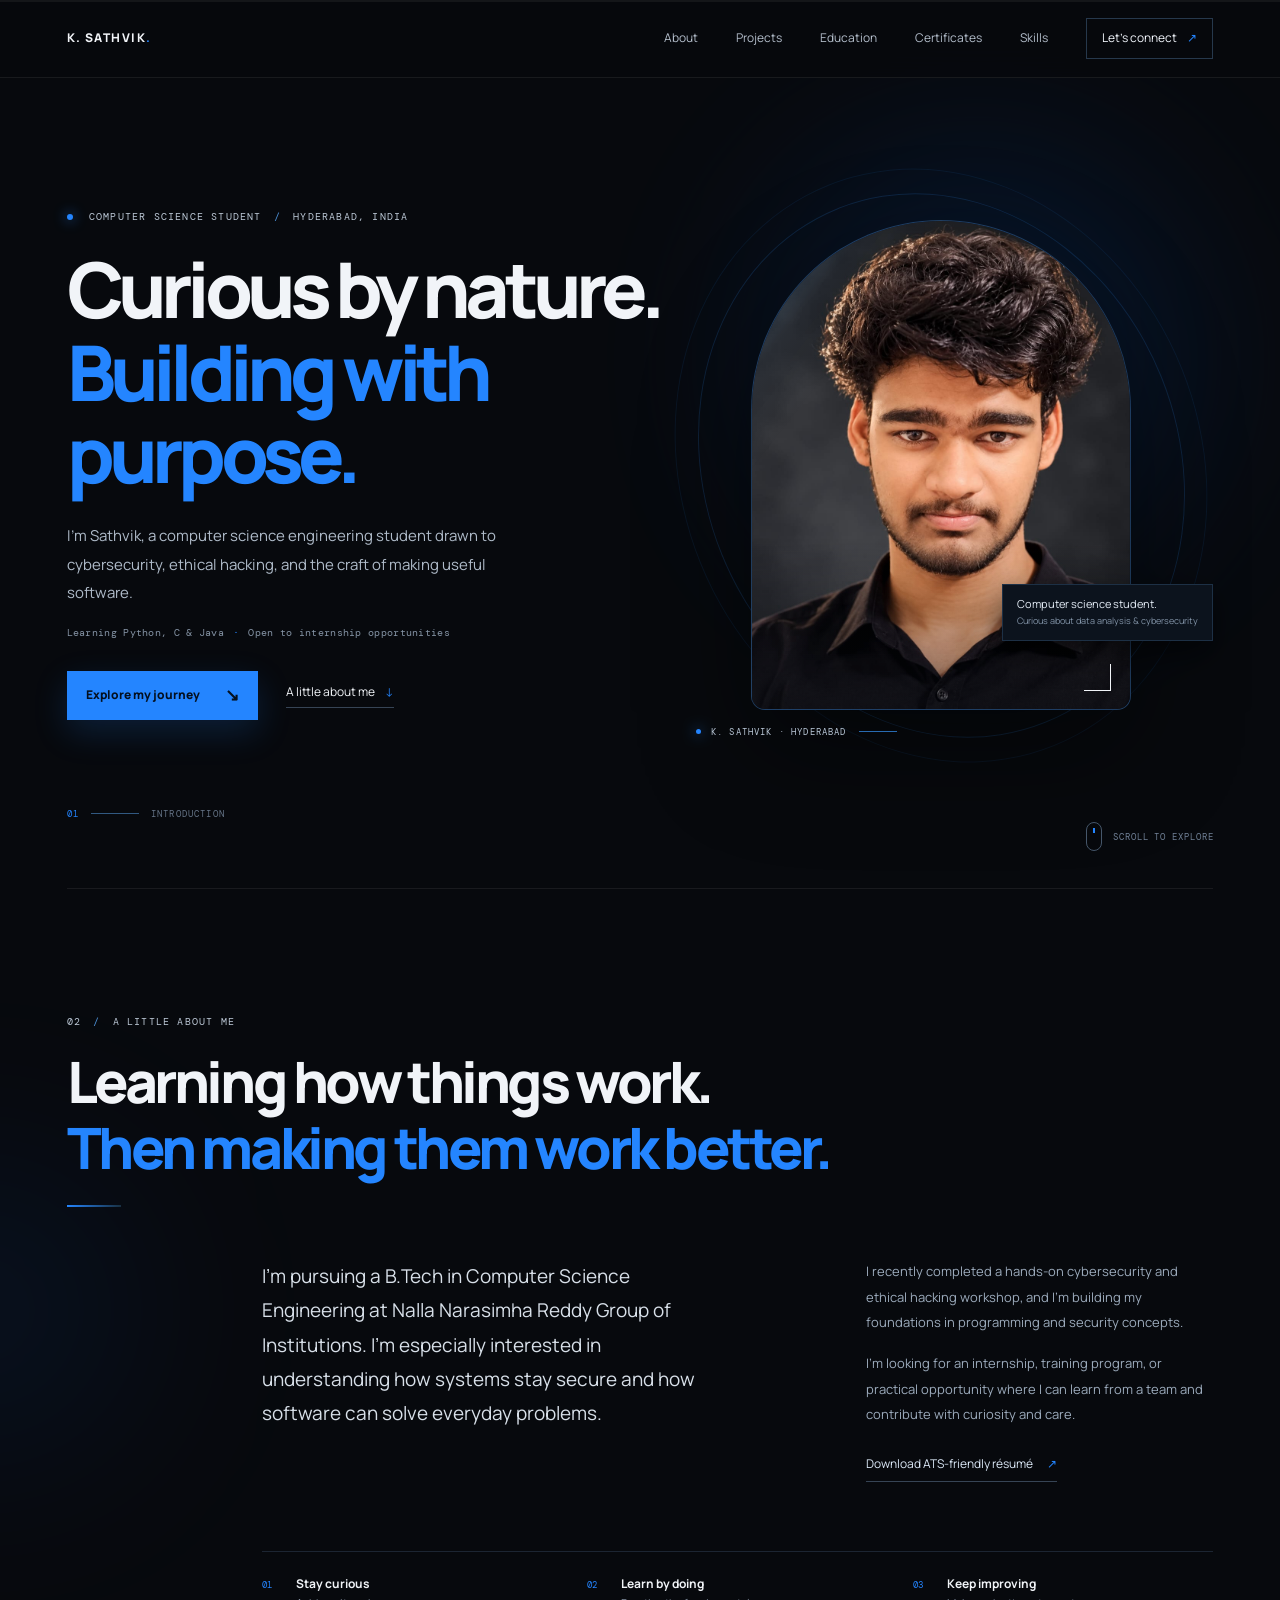
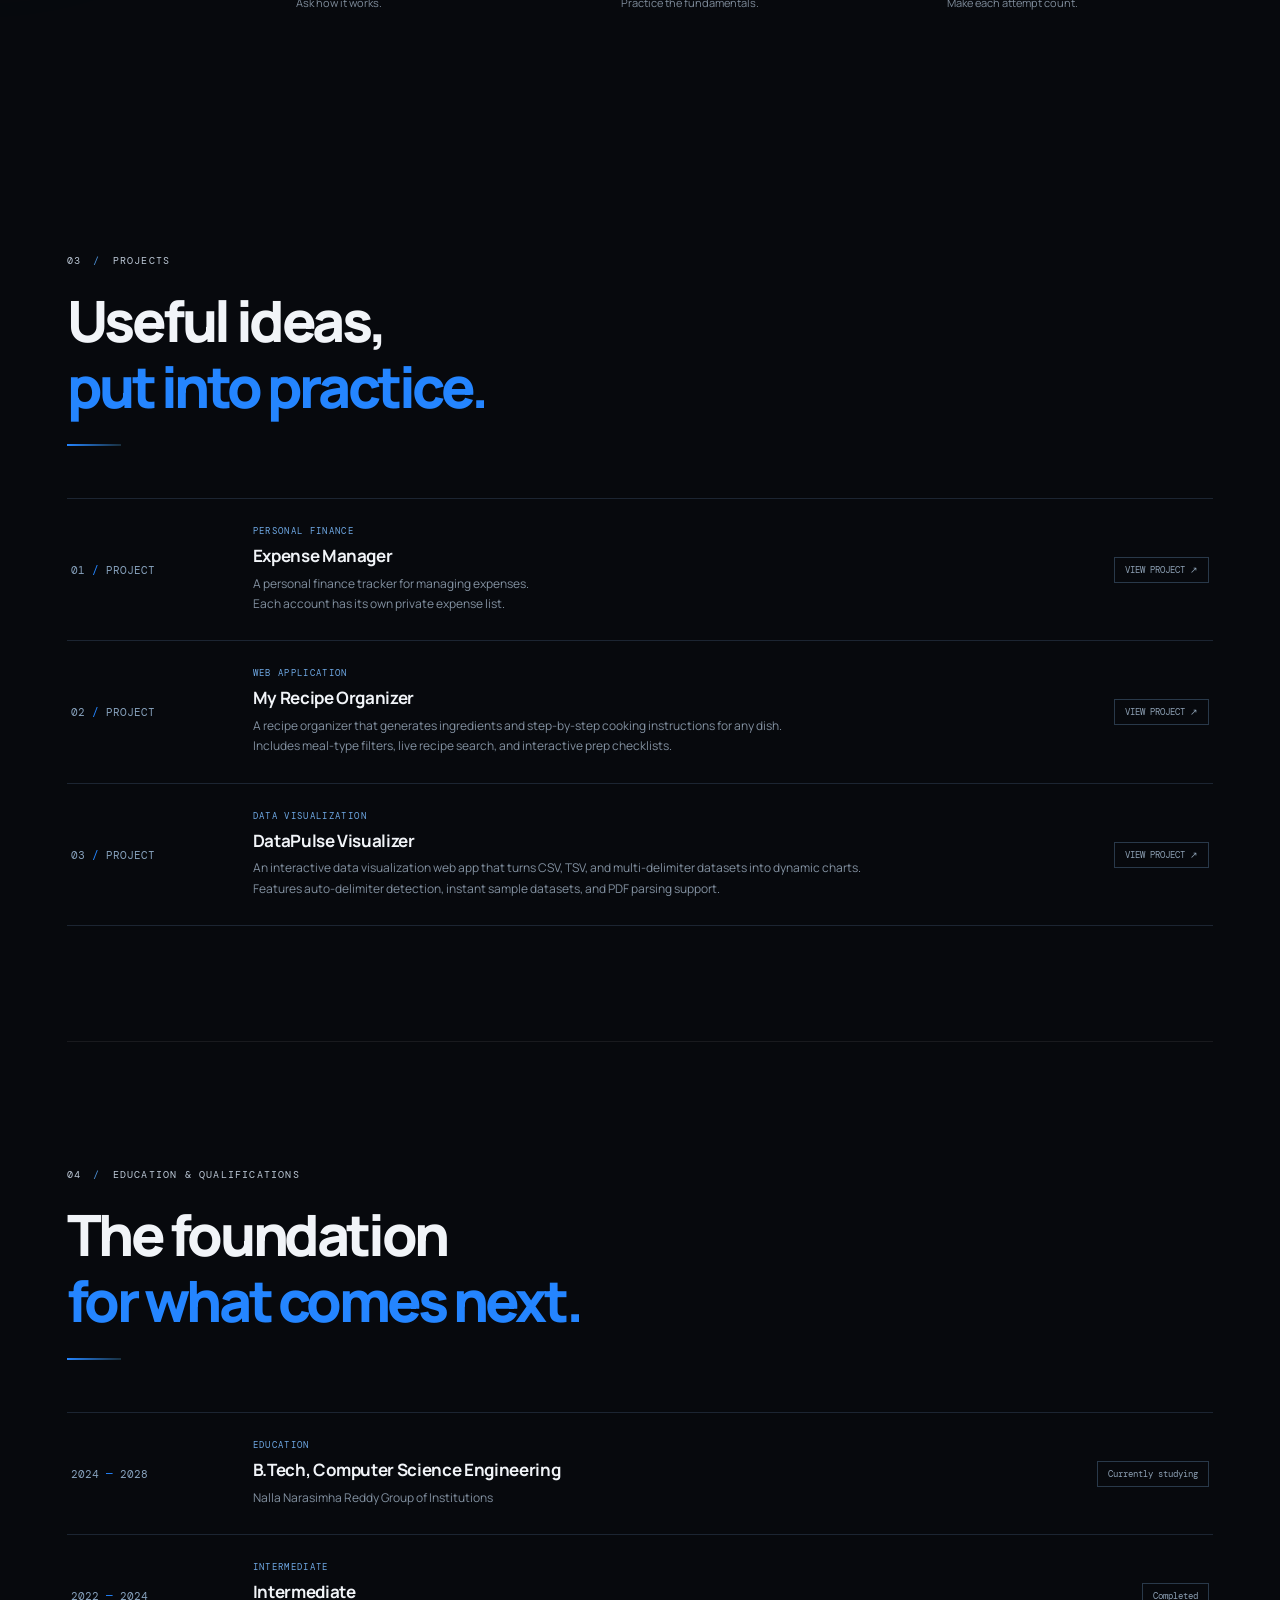
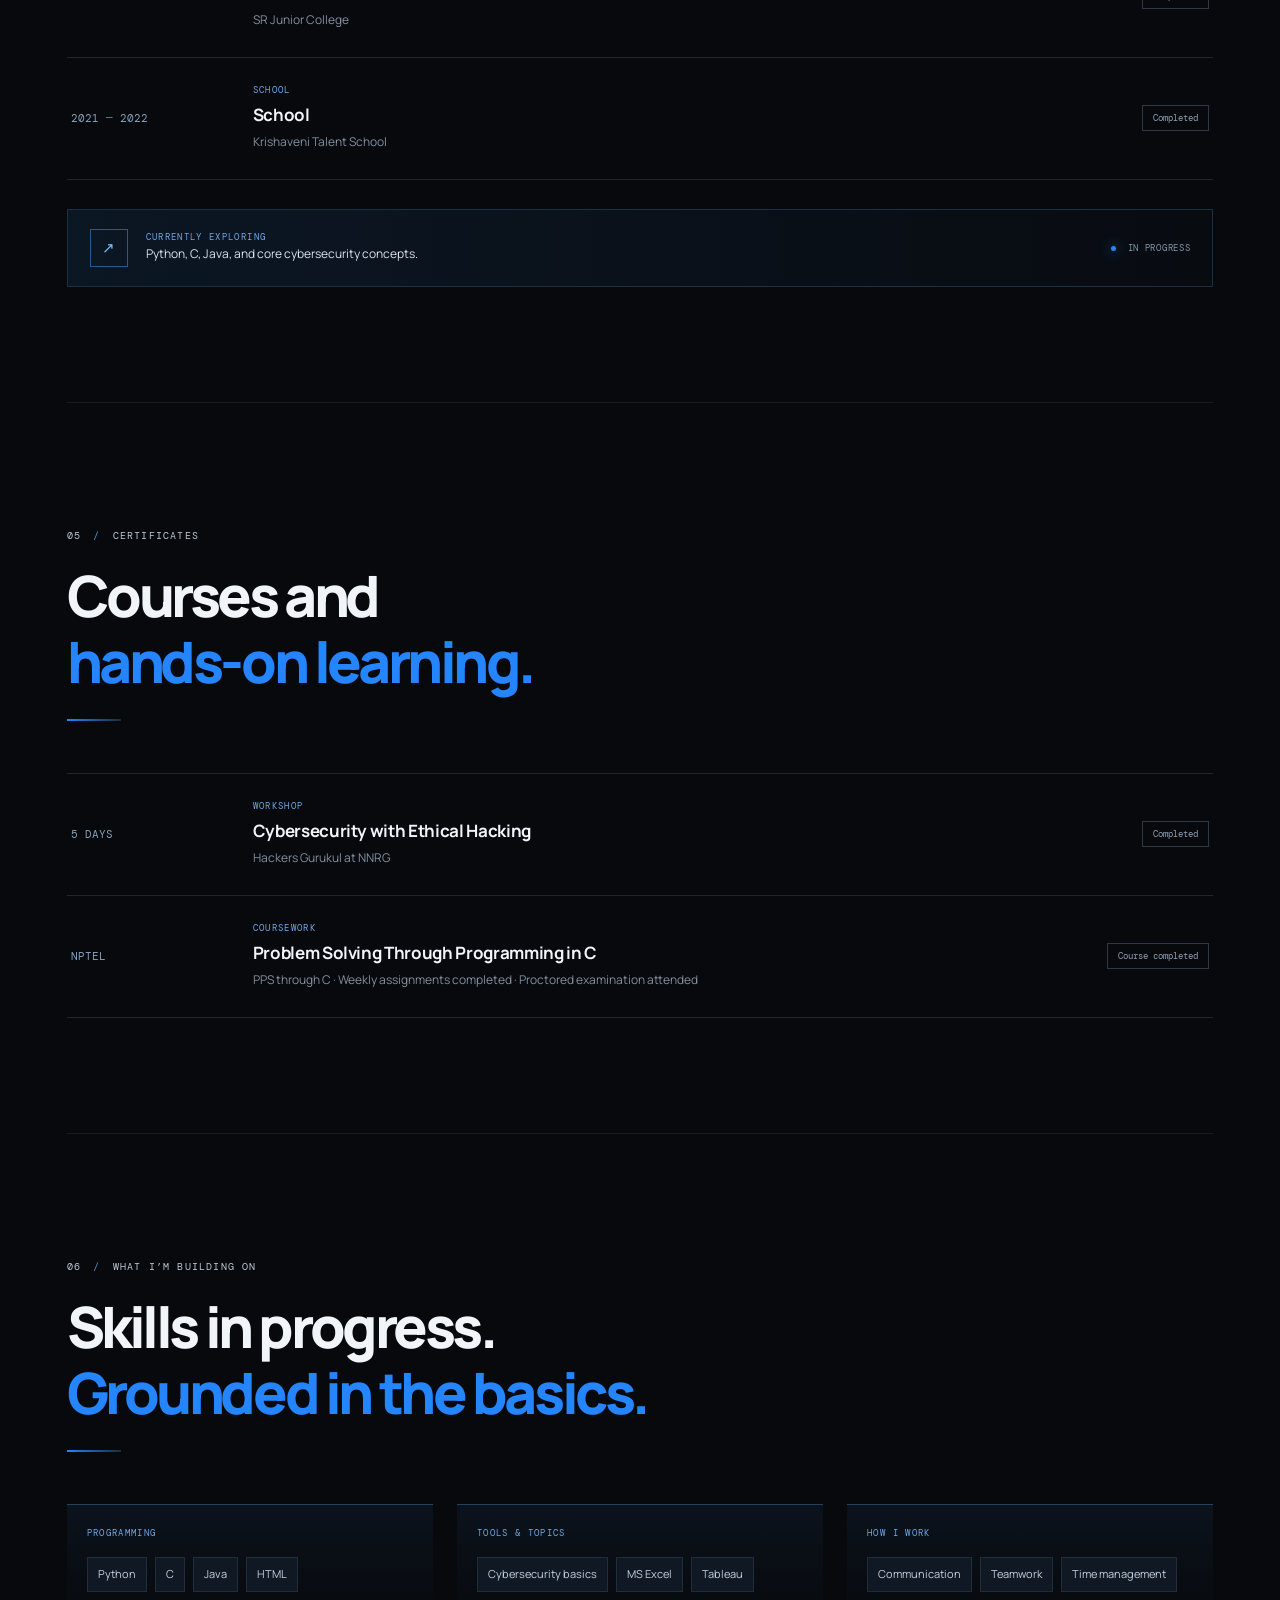
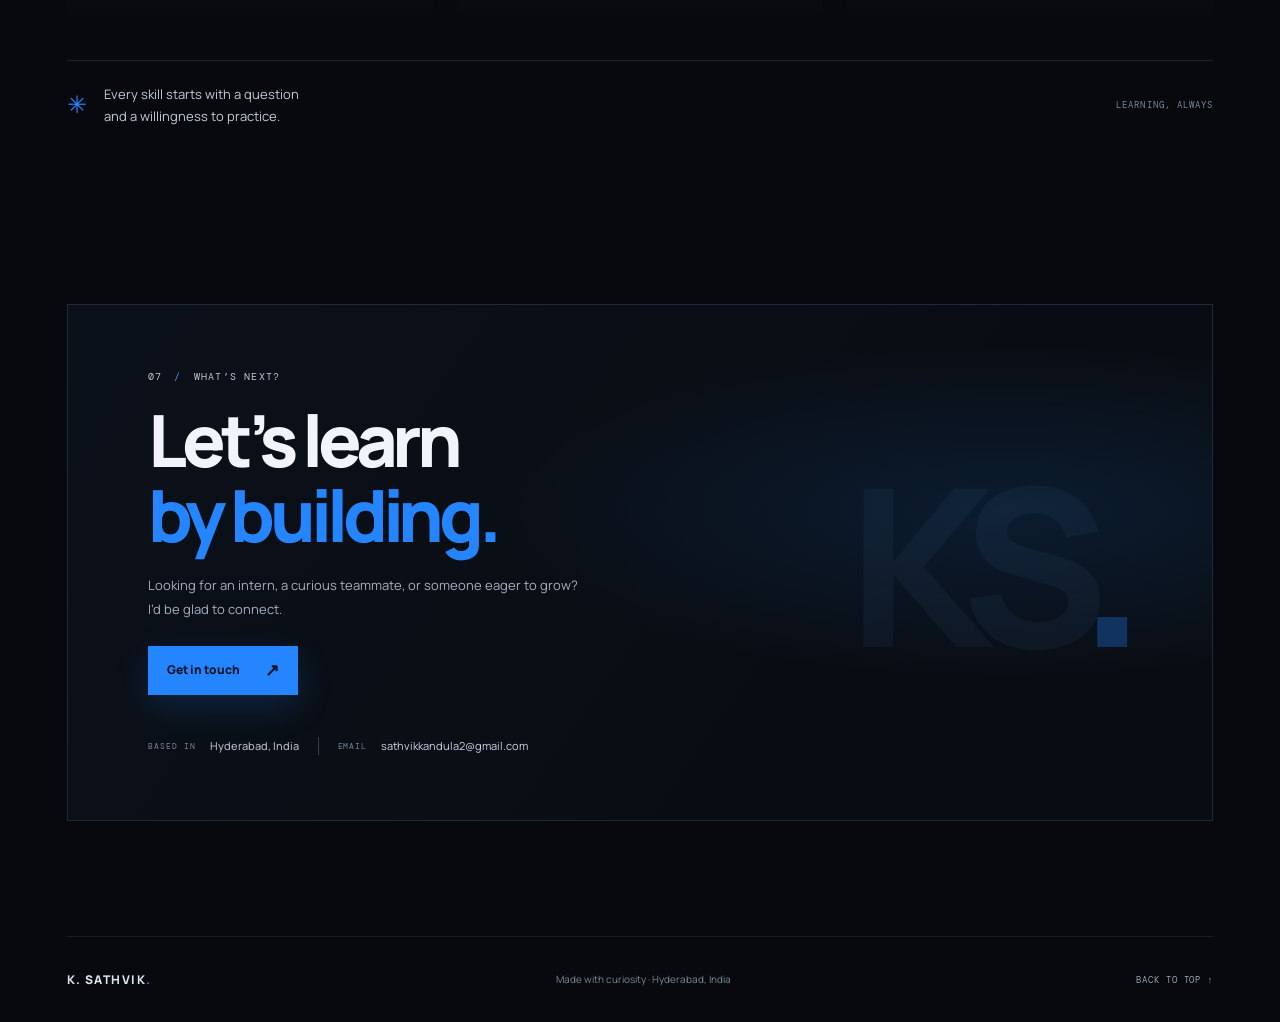
==== commit 6493936e: "Update index.html" ====
--- a/index.html
+++ b/index.html
@@ -44,7 +44,7 @@
       <div class="journey-list">
         <article class="journey-card reveal"><div class="journey-date">01 <span>/</span> PROJECT</div><div class="journey-main"><p class="card-kicker">PERSONAL FINANCE</p><h3>Expense Manager</h3><p>A personal finance tracker for managing expenses.<br>Each account has its own private expense list.</p></div><a class="journey-tag" href="https://expense.sathvikkandula2.workers.dev/" target="_blank" rel="noreferrer">VIEW PROJECT ↗</a></article>
         <article class="journey-card reveal"><div class="journey-date">02 <span>/</span> PROJECT</div><div class="journey-main"><p class="card-kicker">WEB APPLICATION</p><h3>My Recipe Organizer</h3><p>A recipe organizer that generates ingredients and step-by-step cooking instructions for any dish.<br>Includes meal-type filters, live recipe search, and interactive prep checklists.</p></div><a class="journey-tag" href="https://recipe.sathvikkandula2.workers.dev/" target="_blank" rel="noreferrer">VIEW PROJECT ↗</a></article>
-        <article class="journey-card reveal"><div class="journey-date">03 <span>/</span> PROJECT</div><div class="journey-main"><p class="card-kicker">DATA VISUALIZATION</p><h3>DataPulse Visualizer</h3><p>An interactive data visualization web app that turns CSV, TSV, and multi-delimiter datasets into dynamic charts.<br>Features auto-delimiter detection, instant sample datasets, and PDF parsing support.</p></div><a class="journey-tag" href="https://github.com/SATHVIK-CSE" target="_blank" rel="noreferrer">VIEW PROJECT ↗</a></article>
+        <article class="journey-card reveal"><div class="journey-date">03 <span>/</span> PROJECT</div><div class="journey-main"><p class="card-kicker">DATA VISUALIZATION</p><h3>DataPulse Visualizer</h3><p>An interactive data visualization web app that turns CSV, TSV, and multi-delimiter datasets into dynamic charts.<br>Features auto-delimiter detection, instant sample datasets, and PDF parsing support.</p></div><a class="journey-tag" href="https://visualize.sathvikkandula2.workers.dev/" target="_blank" rel="noreferrer">VIEW PROJECT ↗</a></article>
       </div>
     </section>
     <section class="journey section-wrap section-pad" id="journey">
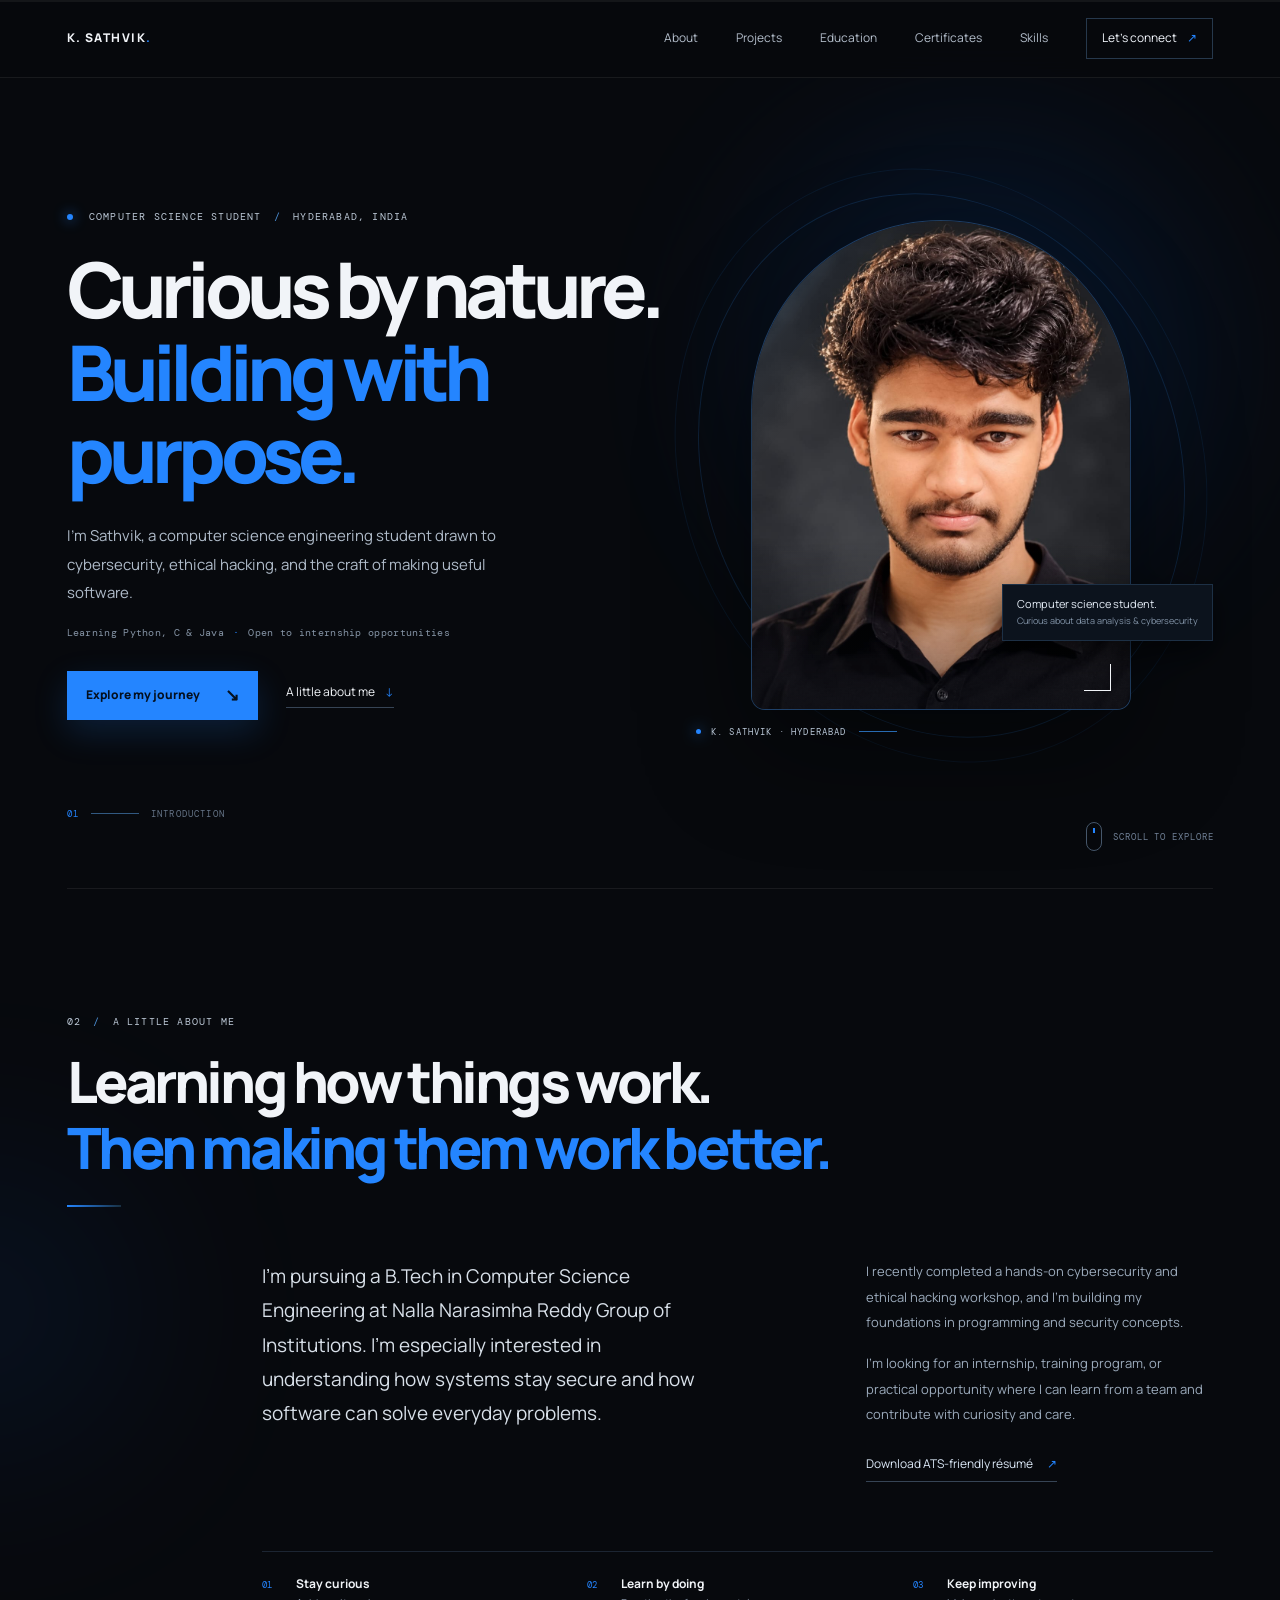
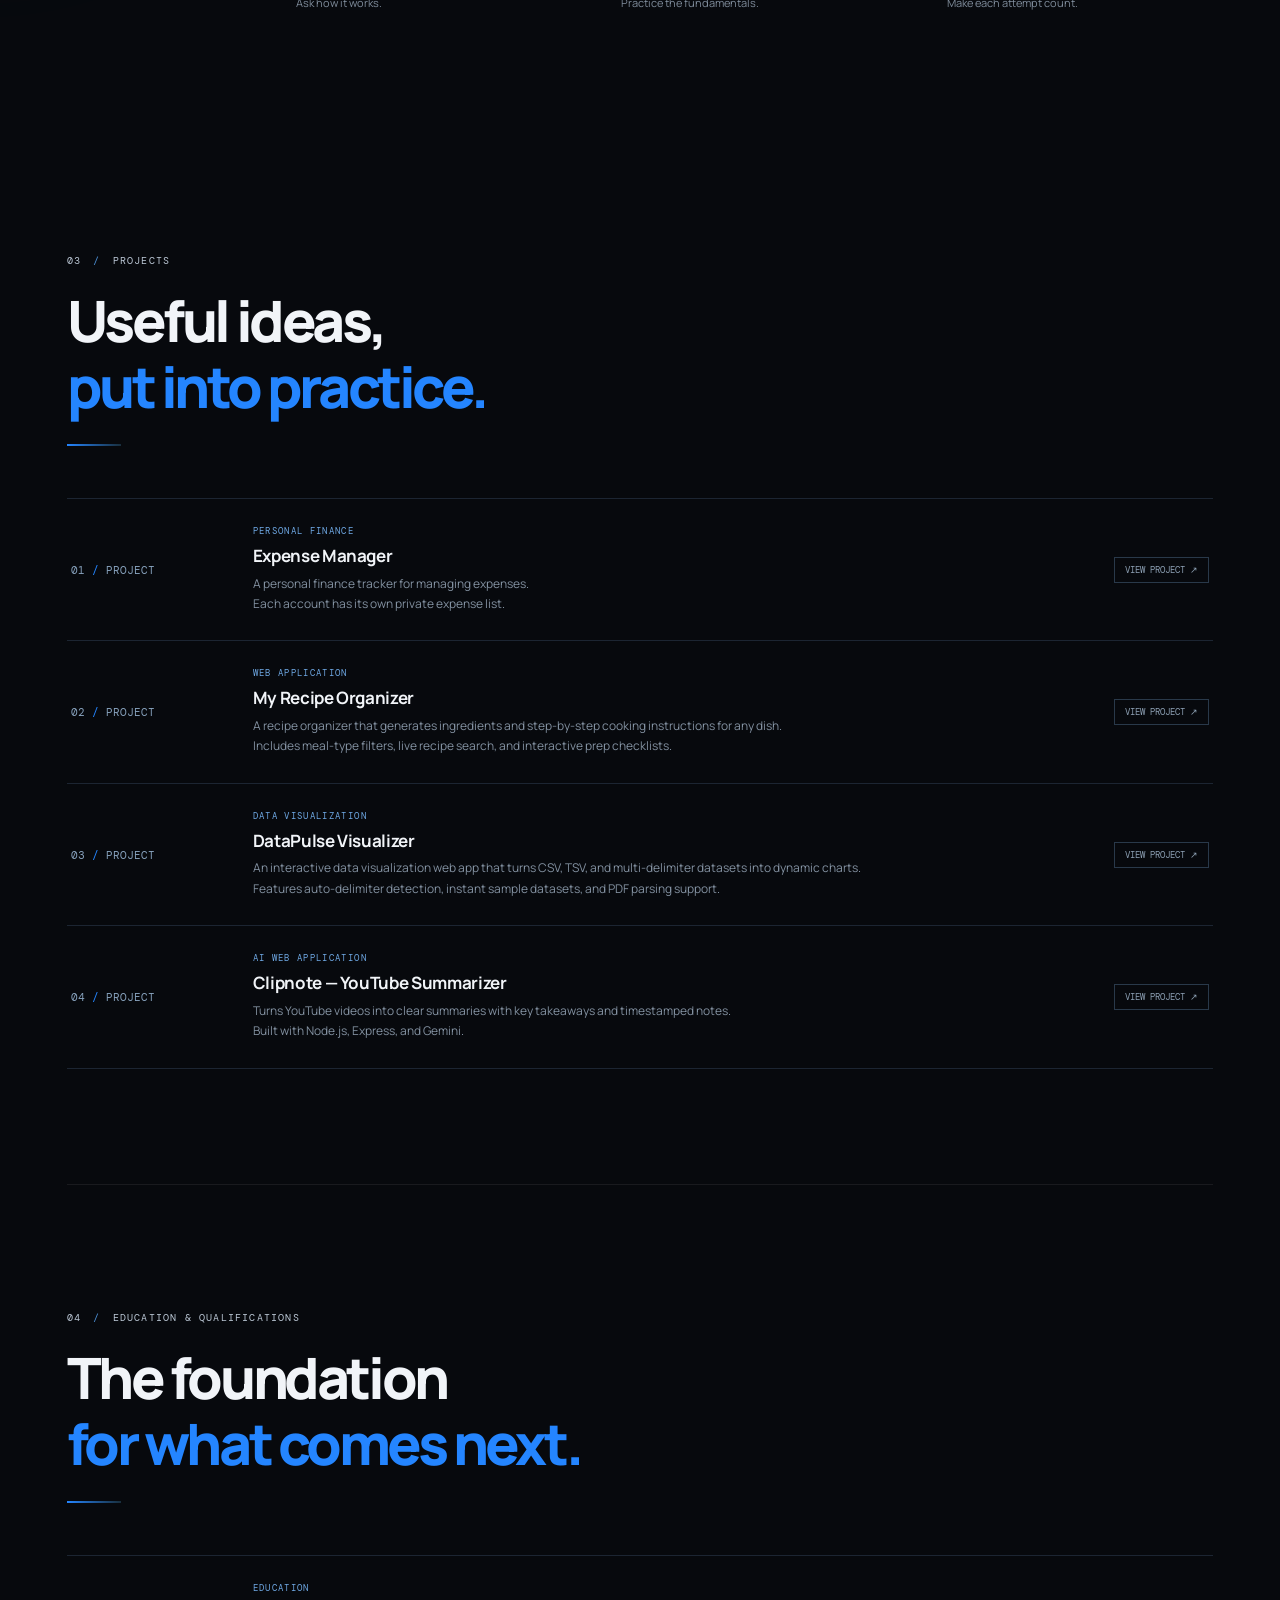
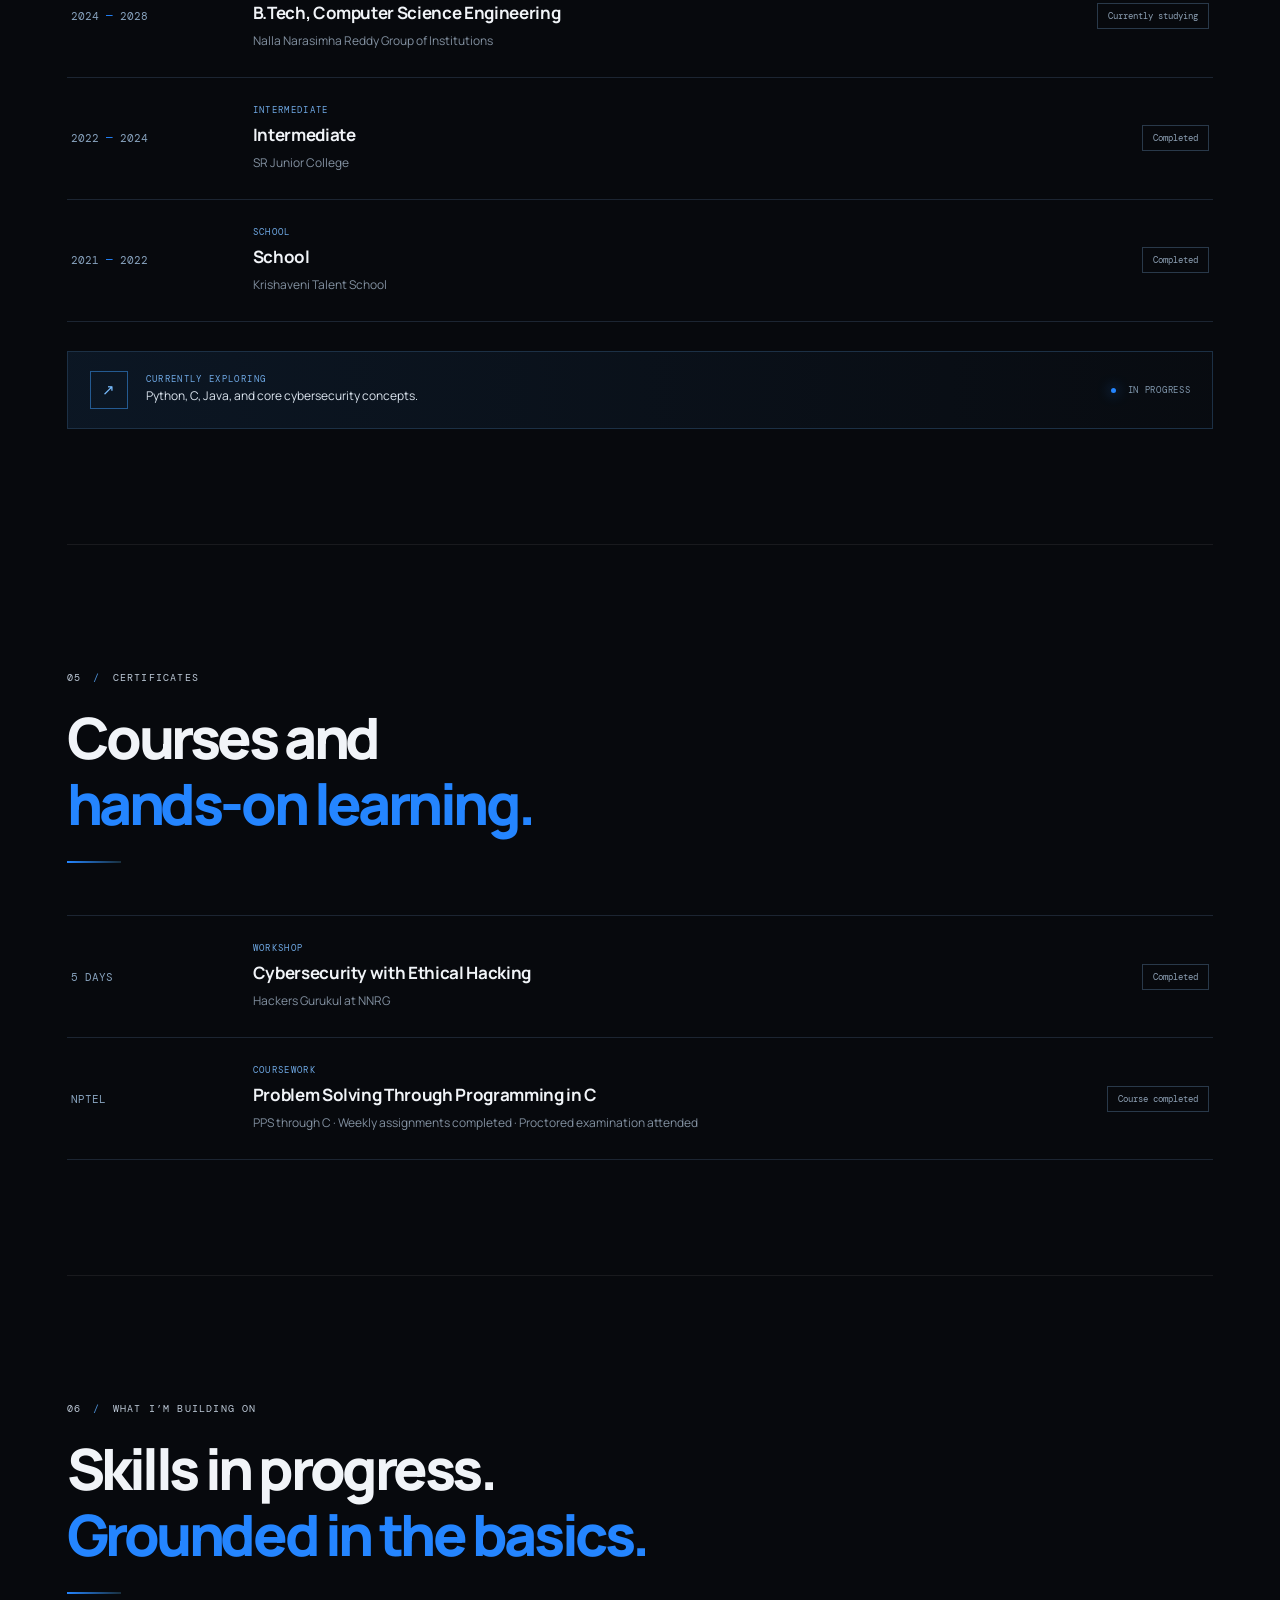
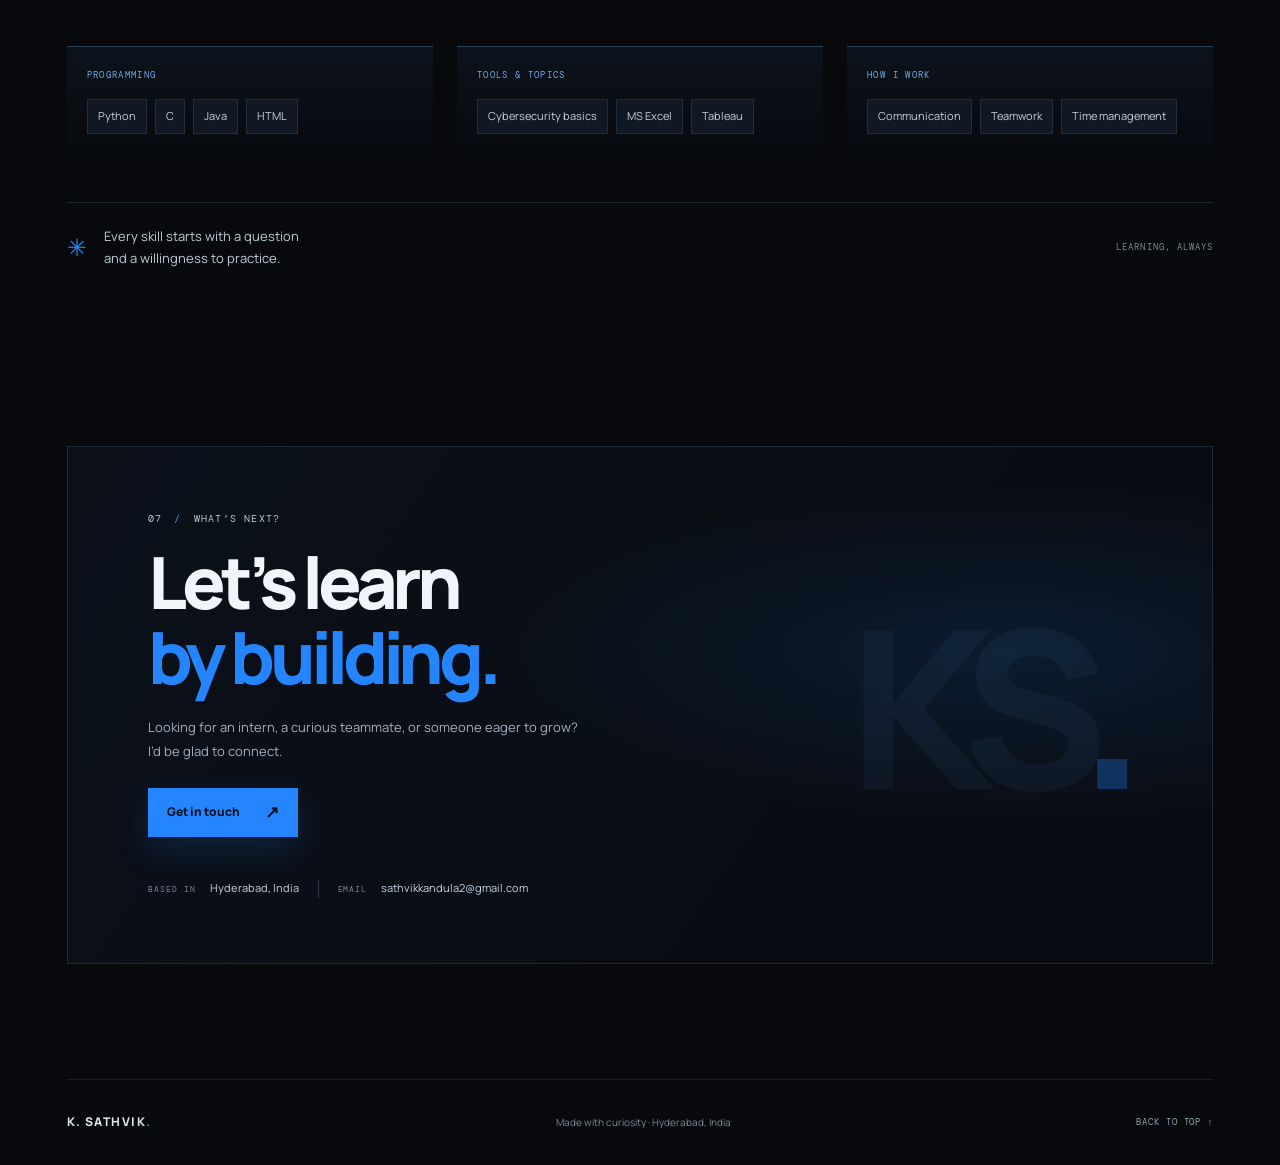
==== commit 5161cdd8: "Add Clipnote to portfolio" ====
--- a/index.html
+++ b/index.html
@@ -45,6 +45,7 @@
         <article class="journey-card reveal"><div class="journey-date">01 <span>/</span> PROJECT</div><div class="journey-main"><p class="card-kicker">PERSONAL FINANCE</p><h3>Expense Manager</h3><p>A personal finance tracker for managing expenses.<br>Each account has its own private expense list.</p></div><a class="journey-tag" href="https://expense.sathvikkandula2.workers.dev/" target="_blank" rel="noreferrer">VIEW PROJECT ↗</a></article>
         <article class="journey-card reveal"><div class="journey-date">02 <span>/</span> PROJECT</div><div class="journey-main"><p class="card-kicker">WEB APPLICATION</p><h3>My Recipe Organizer</h3><p>A recipe organizer that generates ingredients and step-by-step cooking instructions for any dish.<br>Includes meal-type filters, live recipe search, and interactive prep checklists.</p></div><a class="journey-tag" href="https://recipe.sathvikkandula2.workers.dev/" target="_blank" rel="noreferrer">VIEW PROJECT ↗</a></article>
         <article class="journey-card reveal"><div class="journey-date">03 <span>/</span> PROJECT</div><div class="journey-main"><p class="card-kicker">DATA VISUALIZATION</p><h3>DataPulse Visualizer</h3><p>An interactive data visualization web app that turns CSV, TSV, and multi-delimiter datasets into dynamic charts.<br>Features auto-delimiter detection, instant sample datasets, and PDF parsing support.</p></div><a class="journey-tag" href="https://visualize.sathvikkandula2.workers.dev/" target="_blank" rel="noreferrer">VIEW PROJECT ↗</a></article>
+        <article class="journey-card reveal"><div class="journey-date">04 <span>/</span> PROJECT</div><div class="journey-main"><p class="card-kicker">AI WEB APPLICATION</p><h3>Clipnote — YouTube Summarizer</h3><p>Turns YouTube videos into clear summaries with key takeaways and timestamped notes.<br>Built with Node.js, Express, and Gemini.</p></div><a class="journey-tag" href="https://clipnote-youtubee.onrender.com/" target="_blank" rel="noreferrer">VIEW PROJECT ↗</a></article>
       </div>
     </section>
     <section class="journey section-wrap section-pad" id="journey">
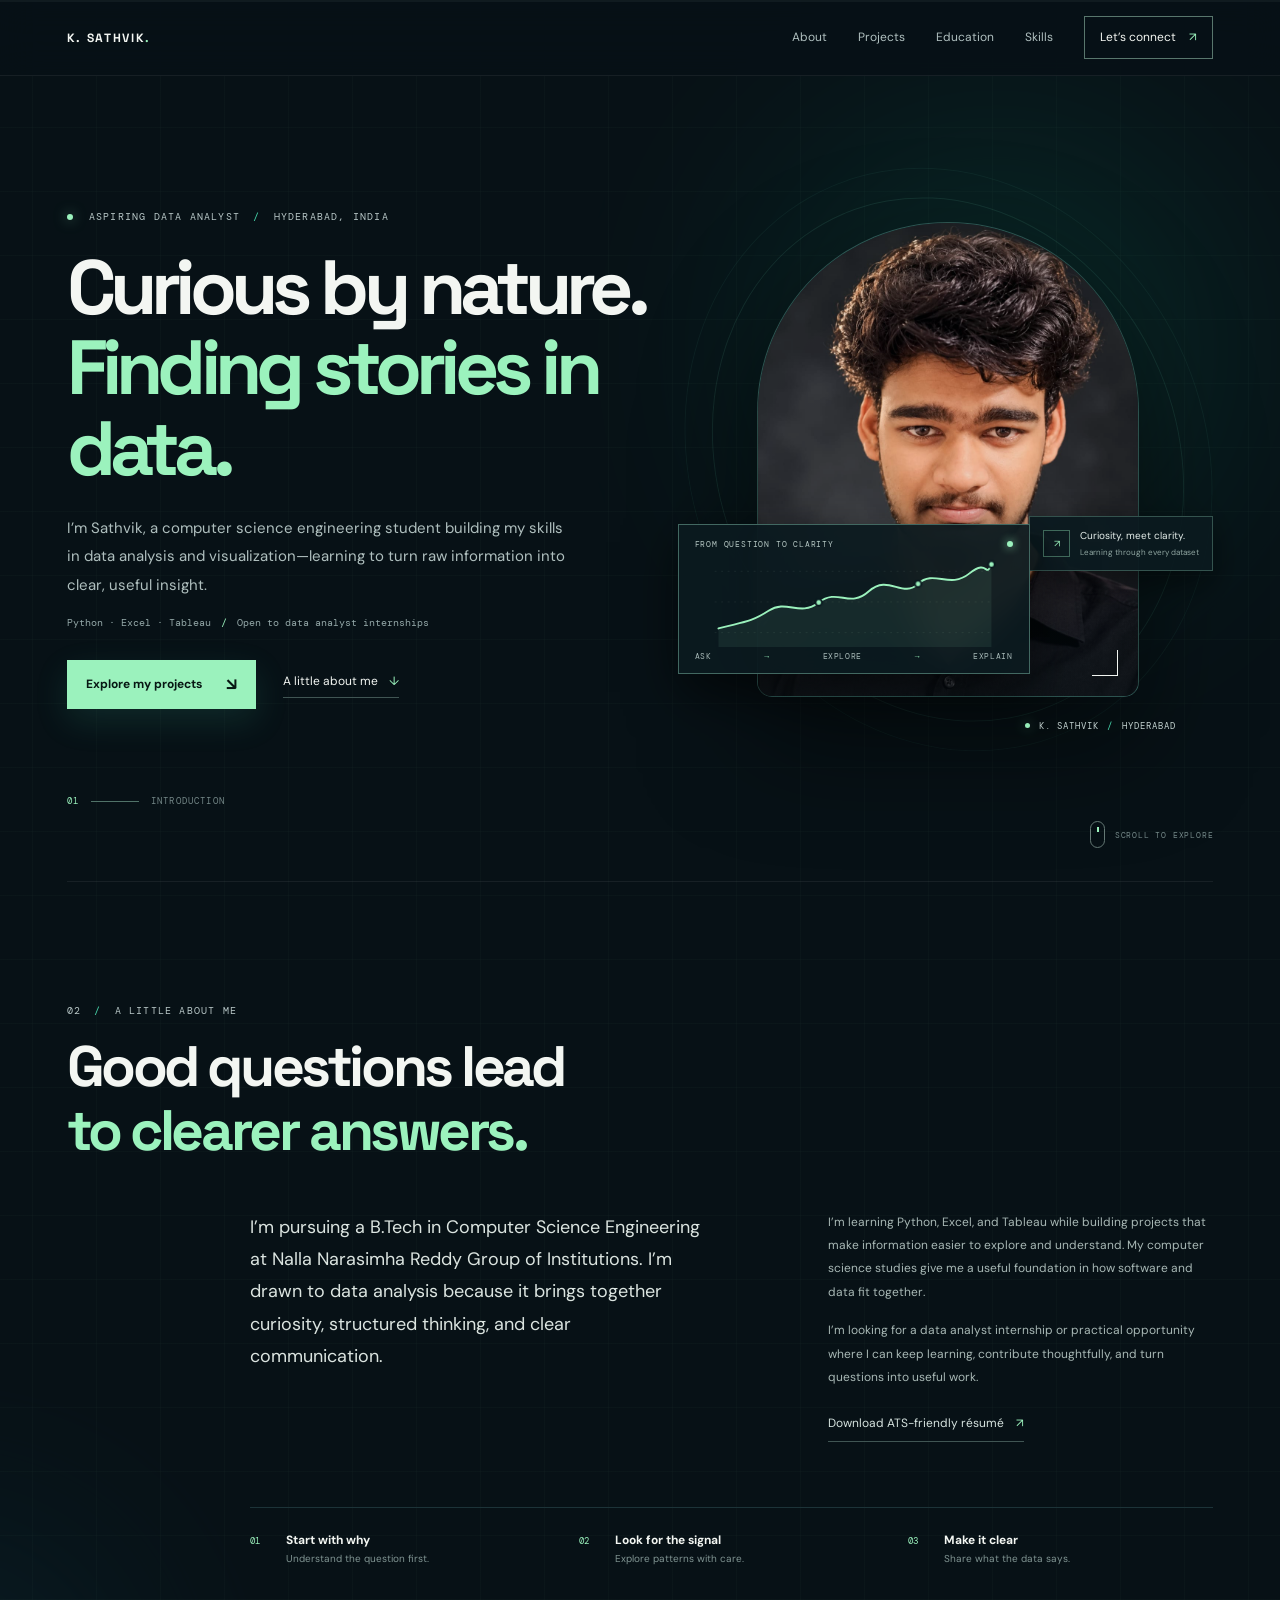
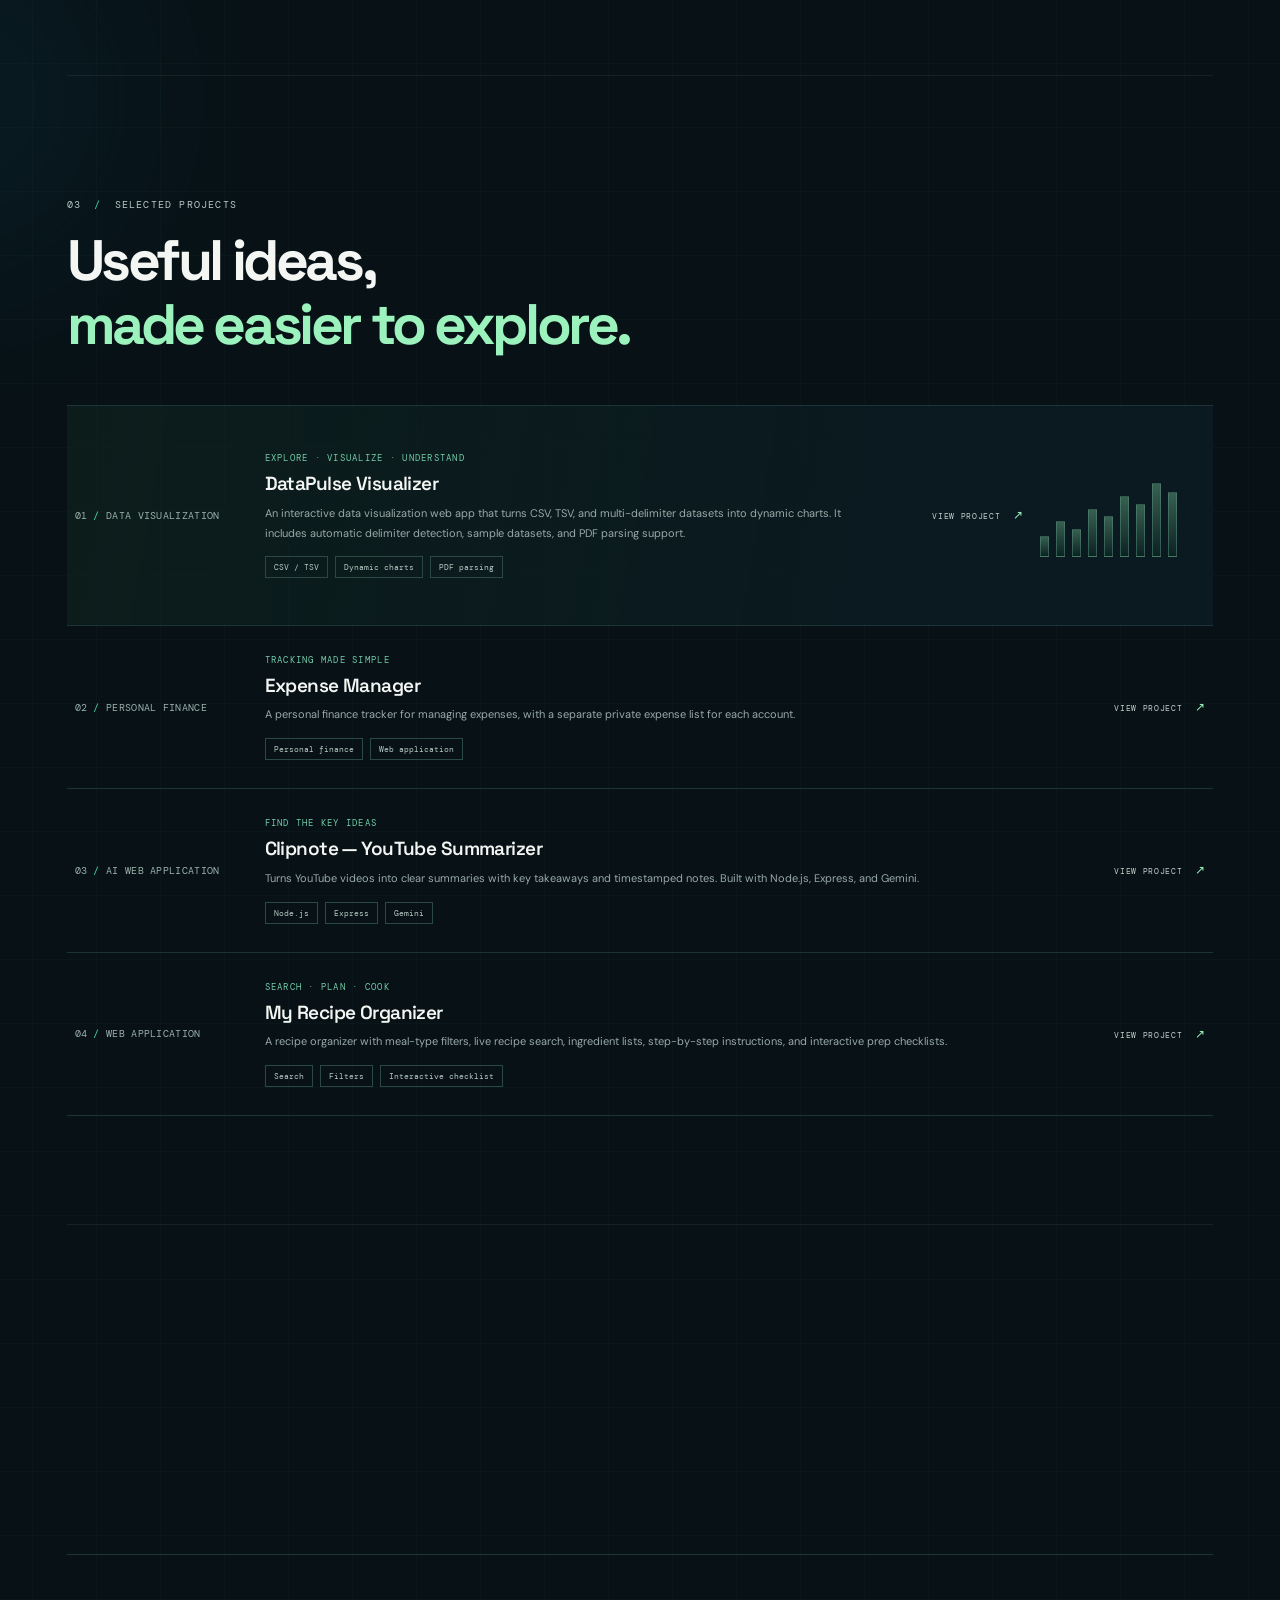
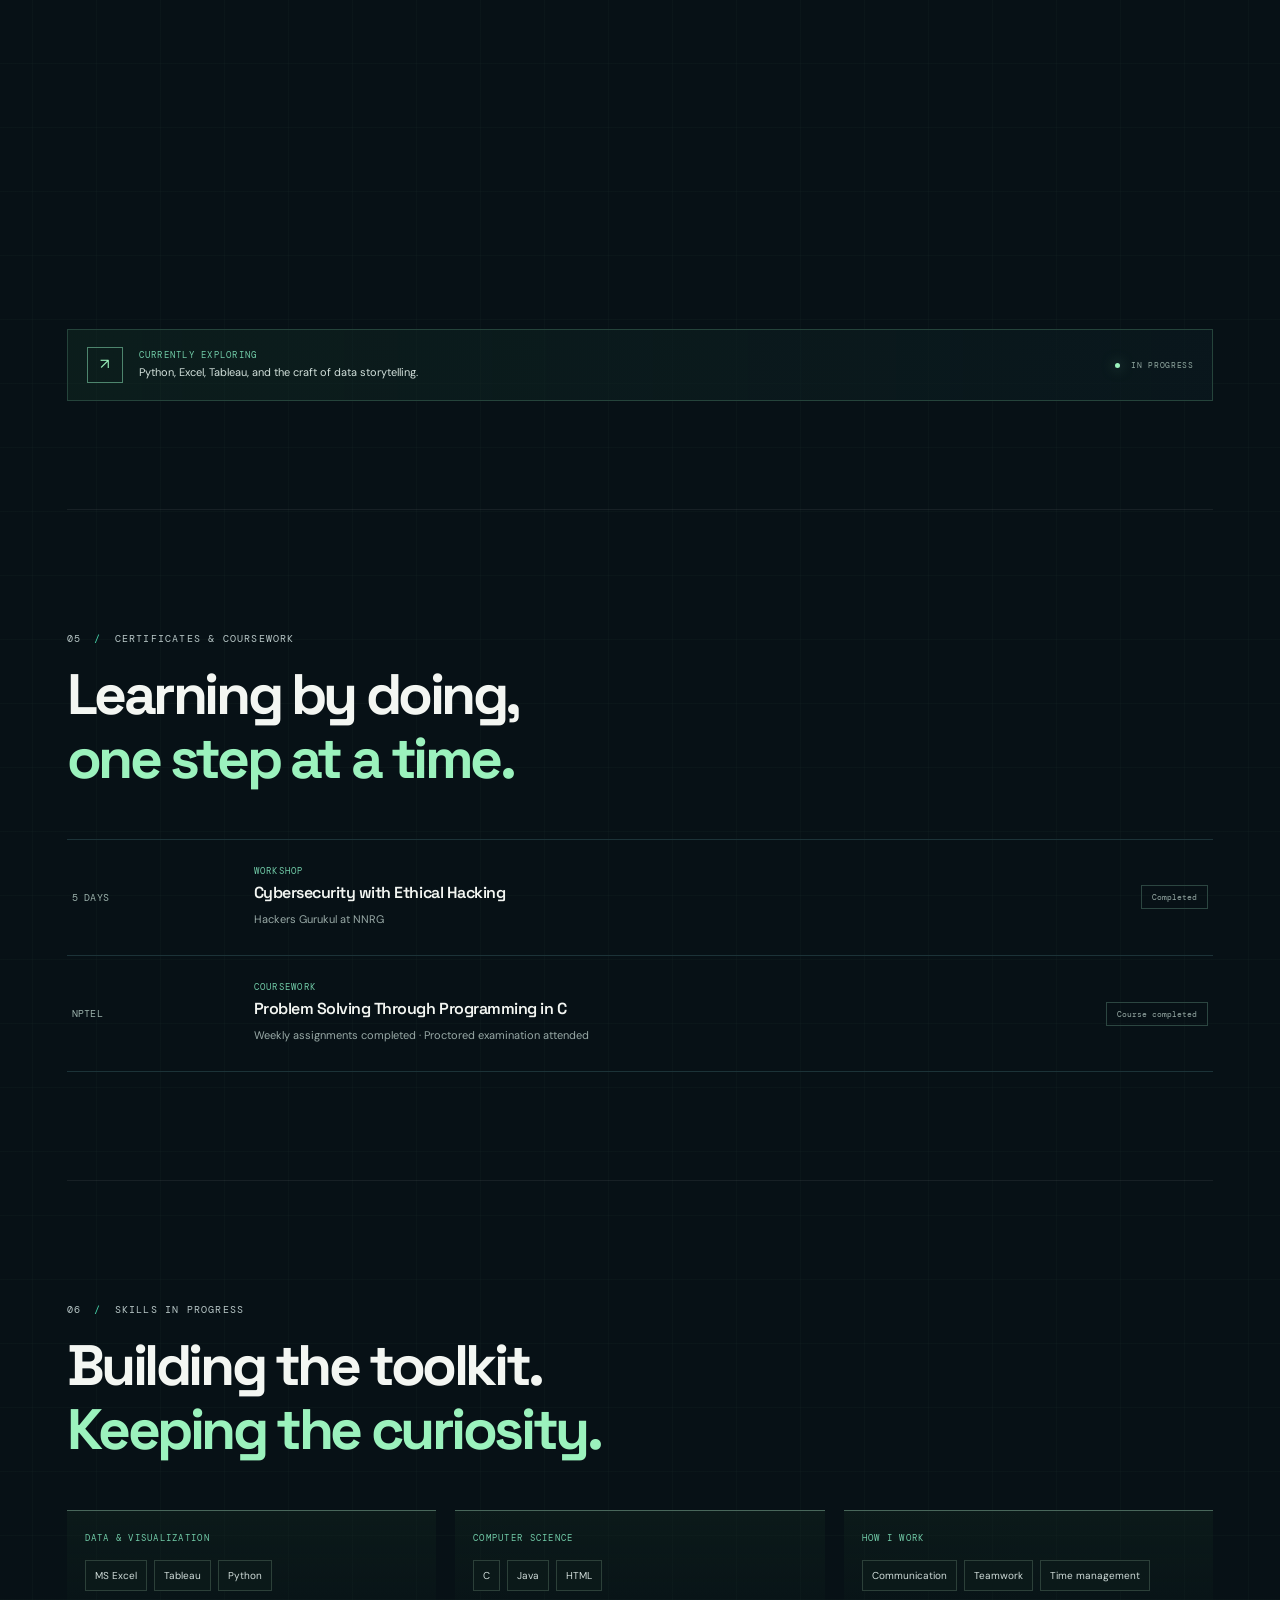
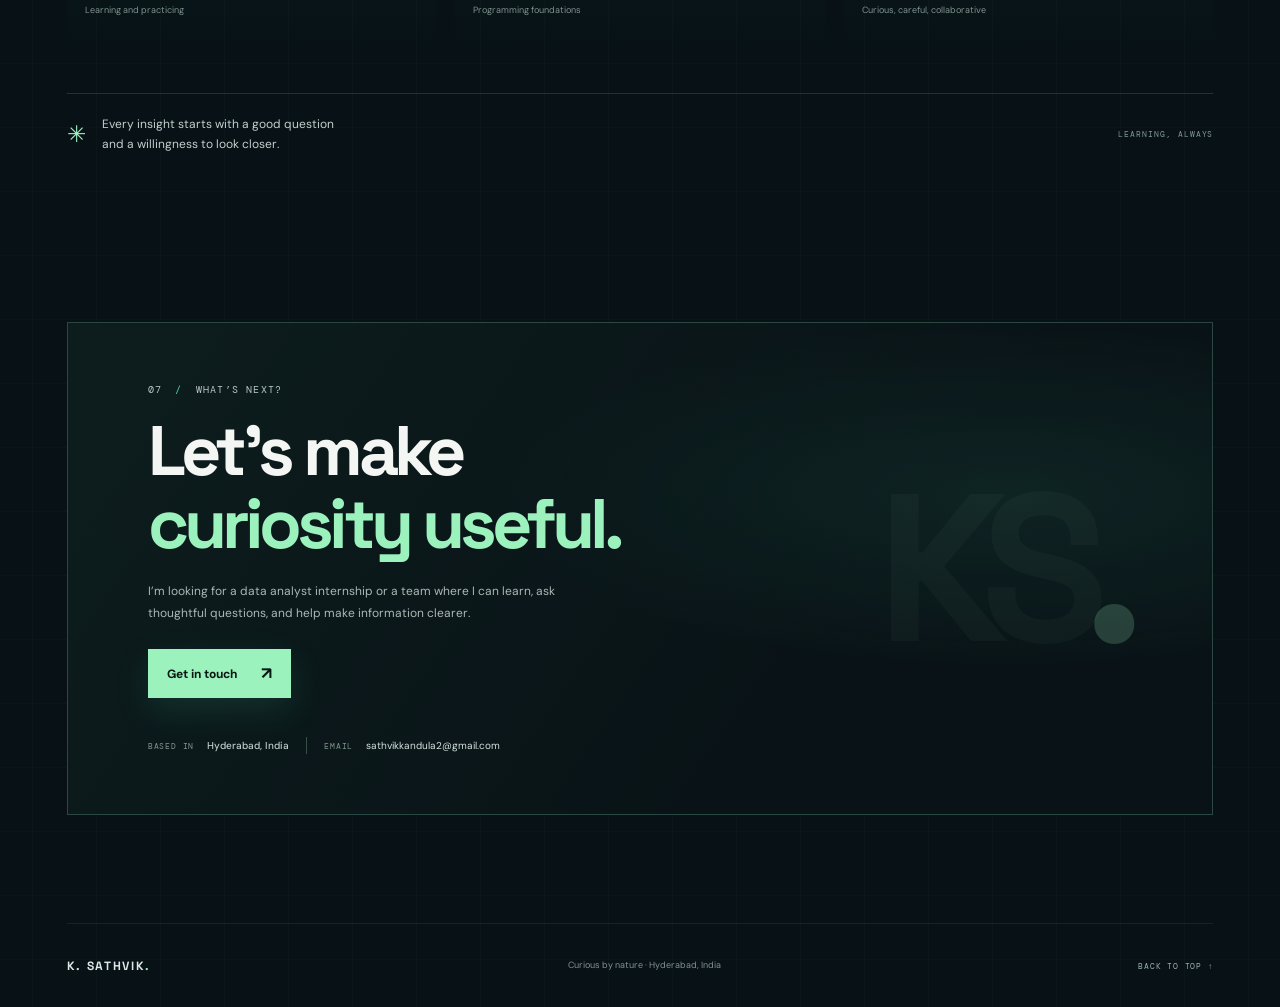
==== commit d59552e1: "Refocus portfolio on data analysis" ====
--- a/index.html
+++ b/index.html
@@ -1,76 +1,160 @@
 <!doctype html>
 <html lang="en">
 <head>
-  <meta charset="utf-8"><meta name="viewport" content="width=device-width, initial-scale=1">
-  <meta name="theme-color" content="#07090d"><meta name="description" content="K. Sathvik — computer science engineering student exploring cybersecurity, ethical hacking, and software development.">
-  <title>K. Sathvik — Computer Science & Cybersecurity</title>
-  <link rel="preconnect" href="https://fonts.googleapis.com"><link rel="preconnect" href="https://fonts.gstatic.com" crossorigin>
-  <link href="https://fonts.googleapis.com/css2?family=DM+Mono:wght@400;500&family=Manrope:wght@400;500;600;700;800&display=swap" rel="stylesheet">
+  <meta charset="utf-8">
+  <meta name="viewport" content="width=device-width, initial-scale=1">
+  <meta name="theme-color" content="#071116">
+  <meta name="description" content="K. Sathvik is a computer science student in Hyderabad building skills in data analysis, visualization, and useful software.">
+  <title>K. Sathvik — Aspiring Data Analyst</title>
+  <link rel="preconnect" href="https://fonts.googleapis.com">
+  <link rel="preconnect" href="https://fonts.gstatic.com" crossorigin>
+  <link href="https://fonts.googleapis.com/css2?family=DM+Mono:wght@400;500&family=DM+Sans:wght@400;500;600;700&family=Space+Grotesk:wght@400;500;600;700&display=swap" rel="stylesheet">
   <link rel="stylesheet" href="styles.css">
 </head>
 <body>
+  <a class="skip-link" href="#main">Skip to content</a>
   <div class="scroll-progress" aria-hidden="true"><span></span></div>
-  <div class="page-glow glow-one"></div><div class="page-glow glow-two"></div>
+  <div class="ambient ambient-a" aria-hidden="true"></div>
+  <div class="ambient ambient-b" aria-hidden="true"></div>
+
   <header class="topbar">
-    <a class="brand" href="#top" aria-label="K Sathvik, home"><span class="brand-name">K. SATHVIK<span class="brand-dot">.</span></span></a>
-    <button class="menu-toggle" aria-label="Open navigation" aria-expanded="false"><span></span><span></span></button>
-    <nav class="navigation" aria-label="Main navigation"><a href="#about">About</a><a href="#projects">Projects</a><a href="#journey">Education</a><a href="#certificates">Certificates</a><a href="#skills">Skills</a><a href="#contact" class="nav-cta">Let’s connect <span>↗</span></a></nav>
+    <a class="brand" href="#top" aria-label="K. Sathvik, home">K. SATHVIK<span>.</span></a>
+    <button class="menu-toggle" type="button" aria-label="Open navigation" aria-expanded="false" aria-controls="site-navigation"><span></span><span></span></button>
+    <nav class="navigation" id="site-navigation" aria-label="Main navigation">
+      <a href="#about">About</a>
+      <a href="#projects">Projects</a>
+      <a href="#journey">Education</a>
+      <a href="#skills">Skills</a>
+      <a class="nav-cta" href="#contact">Let’s connect <span>↗</span></a>
+    </nav>
   </header>
-  <main id="top">
-    <section class="hero section-wrap" aria-labelledby="hero-title">
+
+  <main id="main">
+    <section class="hero section-wrap" id="top" aria-labelledby="hero-title">
       <div class="hero-copy reveal">
-        <p class="eyebrow"><i></i> COMPUTER SCIENCE STUDENT <b>/</b> HYDERABAD, INDIA</p>
-        <h1 id="hero-title">Curious by nature.<br><span>Building with purpose.</span></h1>
-        <p class="hero-lede">I’m Sathvik, a computer science engineering student drawn to cybersecurity, ethical hacking, and the craft of making useful software.</p>
-        <div class="hero-meta"><span>Learning Python, C & Java</span><span class="meta-separator">·</span><span>Open to internship opportunities</span></div>
-        <div class="hero-actions"><a class="button button-primary" href="#journey">Explore my journey <span>↘</span></a><a class="text-link" href="#about">A little about me <span>↓</span></a></div>
+        <p class="eyebrow"><i></i> ASPIRING DATA ANALYST <b>/</b> HYDERABAD, INDIA</p>
+        <h1 id="hero-title">Curious by nature.<br><span>Finding stories in data.</span></h1>
+        <p class="hero-lede">I’m Sathvik, a computer science engineering student building my skills in data analysis and visualization—learning to turn raw information into clear, useful insight.</p>
+        <div class="hero-meta"><span>Python · Excel · Tableau</span><span class="meta-separator">/</span><span>Open to data analyst internships</span></div>
+        <div class="hero-actions">
+          <a class="button button-primary" href="#projects">Explore my projects <span>↘</span></a>
+          <a class="text-link" href="#about">A little about me <span>↓</span></a>
+        </div>
         <div class="hero-index"><span>01</span><span class="index-line"></span><span>INTRODUCTION</span></div>
       </div>
-      <div class="portrait-wrap reveal" aria-label="Portrait of K. Sathvik">
-        <div class="portrait-orbit orbit-a"></div><div class="portrait-orbit orbit-b"></div>
-        <div class="portrait-frame"><img src="sathvik-portrait.jpeg" alt="Portrait of K. Sathvik."><span class="portrait-corner corner-tl"></span><span class="portrait-corner corner-br"></span></div>
-        <div class="portrait-caption"><span class="caption-dot"></span> K. SATHVIK · HYDERABAD <span class="caption-line"></span></div>
-        <div class="portrait-note">Computer science student.<br><span>Curious about data analysis &amp; cybersecurity</span></div>
+
+      <div class="hero-visual reveal" aria-label="Portrait and decorative data visualization">
+        <div class="visual-orbit orbit-one" aria-hidden="true"></div>
+        <div class="visual-orbit orbit-two" aria-hidden="true"></div>
+        <div class="portrait-frame">
+          <img src="sathvik-portrait.jpeg" alt="Portrait of K. Sathvik">
+          <span class="portrait-corner corner-tl" aria-hidden="true"></span>
+          <span class="portrait-corner corner-br" aria-hidden="true"></span>
+        </div>
+        <div class="chart-card" aria-hidden="true">
+          <div class="chart-card-head"><span>FROM QUESTION TO CLARITY</span><i></i></div>
+          <svg class="sparkline" viewBox="0 0 300 98" fill="none" role="presentation">
+            <path class="chart-grid" d="M0 16.5H300M0 49.5H300M0 82.5H300" />
+            <path class="chart-area" d="M4 78 C30 71 38 72 58 59 S91 66 112 50 S145 57 166 38 S202 46 219 30 S253 36 274 19 S291 25 298 9 V98 H4Z" />
+            <path class="chart-line" d="M4 78 C30 71 38 72 58 59 S91 66 112 50 S145 57 166 38 S202 46 219 30 S253 36 274 19 S291 25 298 9" />
+            <circle class="chart-point point-one" cx="112" cy="50" r="3.5" />
+            <circle class="chart-point point-two" cx="219" cy="30" r="3.5" />
+            <circle class="chart-point point-three" cx="298" cy="9" r="3.5" />
+          </svg>
+          <div class="chart-card-foot"><span>ASK</span><b>→</b><span>EXPLORE</span><b>→</b><span>EXPLAIN</span></div>
+        </div>
+        <div class="portrait-caption"><span class="caption-dot"></span> K. SATHVIK <span class="caption-divider">/</span> HYDERABAD</div>
+        <div class="portrait-note"><span class="note-icon">↗</span><span>Curiosity, meet clarity.<small>Learning through every dataset</small></span></div>
       </div>
       <a href="#about" class="scroll-cue" aria-label="Scroll to about section"><span></span>SCROLL TO EXPLORE</a>
     </section>
+
     <section class="about section-wrap section-pad" id="about">
-      <div class="section-heading reveal"><p class="eyebrow">02 <b>/</b> A LITTLE ABOUT ME</p><h2>Learning how things work.<br><span>Then making them work better.</span></h2></div>
-      <div class="about-grid"><p class="about-intro reveal">I’m pursuing a B.Tech in Computer Science Engineering at Nalla Narasimha Reddy Group of Institutions. I’m especially interested in understanding how systems stay secure and how software can solve everyday problems.</p><div class="about-side reveal"><p>I recently completed a hands-on cybersecurity and ethical hacking workshop, and I’m building my foundations in programming and security concepts.</p><p>I’m looking for an internship, training program, or practical opportunity where I can learn from a team and contribute with curiosity and care.</p><a class="inline-link" href="assets/K_Sathvik_ATS_Resume.pdf" target="_blank" rel="noreferrer">Download ATS-friendly résumé <span>↗</span></a></div></div>
-      <div class="principles reveal"><div><span class="principle-num">01</span><strong>Stay curious</strong><small>Ask how it works.</small></div><div><span class="principle-num">02</span><strong>Learn by doing</strong><small>Practice the fundamentals.</small></div><div><span class="principle-num">03</span><strong>Keep improving</strong><small>Make each attempt count.</small></div></div>
-    </section>
-    <section class="projects section-wrap section-pad" id="projects">
-      <div class="section-heading reveal"><p class="eyebrow">03 <b>/</b> PROJECTS</p><h2>Useful ideas,<br><span>put into practice.</span></h2></div>
-      <div class="journey-list">
-        <article class="journey-card reveal"><div class="journey-date">01 <span>/</span> PROJECT</div><div class="journey-main"><p class="card-kicker">PERSONAL FINANCE</p><h3>Expense Manager</h3><p>A personal finance tracker for managing expenses.<br>Each account has its own private expense list.</p></div><a class="journey-tag" href="https://expense.sathvikkandula2.workers.dev/" target="_blank" rel="noreferrer">VIEW PROJECT ↗</a></article>
-        <article class="journey-card reveal"><div class="journey-date">02 <span>/</span> PROJECT</div><div class="journey-main"><p class="card-kicker">WEB APPLICATION</p><h3>My Recipe Organizer</h3><p>A recipe organizer that generates ingredients and step-by-step cooking instructions for any dish.<br>Includes meal-type filters, live recipe search, and interactive prep checklists.</p></div><a class="journey-tag" href="https://recipe.sathvikkandula2.workers.dev/" target="_blank" rel="noreferrer">VIEW PROJECT ↗</a></article>
-        <article class="journey-card reveal"><div class="journey-date">03 <span>/</span> PROJECT</div><div class="journey-main"><p class="card-kicker">DATA VISUALIZATION</p><h3>DataPulse Visualizer</h3><p>An interactive data visualization web app that turns CSV, TSV, and multi-delimiter datasets into dynamic charts.<br>Features auto-delimiter detection, instant sample datasets, and PDF parsing support.</p></div><a class="journey-tag" href="https://visualize.sathvikkandula2.workers.dev/" target="_blank" rel="noreferrer">VIEW PROJECT ↗</a></article>
-        <article class="journey-card reveal"><div class="journey-date">04 <span>/</span> PROJECT</div><div class="journey-main"><p class="card-kicker">AI WEB APPLICATION</p><h3>Clipnote — YouTube Summarizer</h3><p>Turns YouTube videos into clear summaries with key takeaways and timestamped notes.<br>Built with Node.js, Express, and Gemini.</p></div><a class="journey-tag" href="https://clipnote-youtubee.onrender.com/" target="_blank" rel="noreferrer">VIEW PROJECT ↗</a></article>
+      <div class="section-heading reveal"><p class="eyebrow">02 <b>/</b> A LITTLE ABOUT ME</p><h2>Good questions lead<br><span>to clearer answers.</span></h2></div>
+      <div class="about-grid">
+        <p class="about-intro reveal">I’m pursuing a B.Tech in Computer Science Engineering at Nalla Narasimha Reddy Group of Institutions. I’m drawn to data analysis because it brings together curiosity, structured thinking, and clear communication.</p>
+        <div class="about-side reveal">
+          <p>I’m learning Python, Excel, and Tableau while building projects that make information easier to explore and understand. My computer science studies give me a useful foundation in how software and data fit together.</p>
+          <p>I’m looking for a data analyst internship or practical opportunity where I can keep learning, contribute thoughtfully, and turn questions into useful work.</p>
+          <a class="inline-link" href="assets/K_Sathvik_ATS_Resume.pdf" target="_blank" rel="noreferrer">Download ATS-friendly résumé <span>↗</span></a>
+        </div>
+      </div>
+      <div class="principles reveal">
+        <div><span class="principle-num">01</span><strong>Start with why</strong><small>Understand the question first.</small></div>
+        <div><span class="principle-num">02</span><strong>Look for the signal</strong><small>Explore patterns with care.</small></div>
+        <div><span class="principle-num">03</span><strong>Make it clear</strong><small>Share what the data says.</small></div>
       </div>
     </section>
+
+    <section class="projects section-wrap section-pad" id="projects">
+      <div class="section-heading reveal"><p class="eyebrow">03 <b>/</b> SELECTED PROJECTS</p><h2>Useful ideas,<br><span>made easier to explore.</span></h2></div>
+      <div class="project-list">
+        <article class="project-card project-featured reveal">
+          <div class="project-number">01 <span>/</span> DATA VISUALIZATION</div>
+          <div class="project-content"><p class="card-kicker">EXPLORE · VISUALIZE · UNDERSTAND</p><h3>DataPulse Visualizer</h3><p>An interactive data visualization web app that turns CSV, TSV, and multi-delimiter datasets into dynamic charts. It includes automatic delimiter detection, sample datasets, and PDF parsing support.</p><div class="project-tags"><span>CSV / TSV</span><span>Dynamic charts</span><span>PDF parsing</span></div></div>
+          <a class="project-link" href="https://visualize.sathvikkandula2.workers.dev/" target="_blank" rel="noreferrer" aria-label="View DataPulse Visualizer project">VIEW PROJECT <span>↗</span></a>
+          <div class="project-mark" aria-hidden="true"><span></span><span></span><span></span><span></span><span></span><span></span><span></span><span></span><span></span></div>
+        </article>
+        <article class="project-card reveal">
+          <div class="project-number">02 <span>/</span> PERSONAL FINANCE</div>
+          <div class="project-content"><p class="card-kicker">TRACKING MADE SIMPLE</p><h3>Expense Manager</h3><p>A personal finance tracker for managing expenses, with a separate private expense list for each account.</p><div class="project-tags"><span>Personal finance</span><span>Web application</span></div></div>
+          <a class="project-link" href="https://expense.sathvikkandula2.workers.dev/" target="_blank" rel="noreferrer" aria-label="View Expense Manager project">VIEW PROJECT <span>↗</span></a>
+        </article>
+        <article class="project-card reveal">
+          <div class="project-number">03 <span>/</span> AI WEB APPLICATION</div>
+          <div class="project-content"><p class="card-kicker">FIND THE KEY IDEAS</p><h3>Clipnote — YouTube Summarizer</h3><p>Turns YouTube videos into clear summaries with key takeaways and timestamped notes. Built with Node.js, Express, and Gemini.</p><div class="project-tags"><span>Node.js</span><span>Express</span><span>Gemini</span></div></div>
+          <a class="project-link" href="https://clipnote-youtubee.onrender.com/" target="_blank" rel="noreferrer" aria-label="View Clipnote project">VIEW PROJECT <span>↗</span></a>
+        </article>
+        <article class="project-card reveal">
+          <div class="project-number">04 <span>/</span> WEB APPLICATION</div>
+          <div class="project-content"><p class="card-kicker">SEARCH · PLAN · COOK</p><h3>My Recipe Organizer</h3><p>A recipe organizer with meal-type filters, live recipe search, ingredient lists, step-by-step instructions, and interactive prep checklists.</p><div class="project-tags"><span>Search</span><span>Filters</span><span>Interactive checklist</span></div></div>
+          <a class="project-link" href="https://recipe.sathvikkandula2.workers.dev/" target="_blank" rel="noreferrer" aria-label="View My Recipe Organizer project">VIEW PROJECT <span>↗</span></a>
+        </article>
+      </div>
+    </section>
+
     <section class="journey section-wrap section-pad" id="journey">
-      <div class="section-heading reveal"><p class="eyebrow">04 <b>/</b> EDUCATION & QUALIFICATIONS</p><h2>The foundation<br><span>for what comes next.</span></h2></div>
+      <div class="section-heading reveal"><p class="eyebrow">04 <b>/</b> EDUCATION & QUALIFICATIONS</p><h2>A foundation<br><span>for what comes next.</span></h2></div>
       <div class="journey-list">
-        <article class="journey-card reveal"><div class="journey-date">2024 <span>—</span> 2028</div><div class="journey-main"><p class="card-kicker">EDUCATION</p><h3>B.Tech, Computer Science Engineering</h3><p>Nalla Narasimha Reddy Group of Institutions</p></div><div class="journey-tag">Currently studying</div></article>
+        <article class="journey-card reveal"><div class="journey-date">2024 <span>—</span> 2028</div><div class="journey-main"><p class="card-kicker">UNDERGRADUATE</p><h3>B.Tech, Computer Science Engineering</h3><p>Nalla Narasimha Reddy Group of Institutions</p></div><div class="journey-tag">Currently studying</div></article>
         <article class="journey-card reveal"><div class="journey-date">2022 <span>—</span> 2024</div><div class="journey-main"><p class="card-kicker">INTERMEDIATE</p><h3>Intermediate</h3><p>SR Junior College</p></div><div class="journey-tag">Completed</div></article>
         <article class="journey-card reveal"><div class="journey-date">2021 <span>—</span> 2022</div><div class="journey-main"><p class="card-kicker">SCHOOL</p><h3>School</h3><p>Krishaveni Talent School</p></div><div class="journey-tag">Completed</div></article>
       </div>
-      <div class="learning-strip reveal"><div class="learning-icon">↗</div><div><p class="card-kicker">CURRENTLY EXPLORING</p><p>Python, C, Java, and core cybersecurity concepts.</p></div><span class="learning-status"><i></i> IN PROGRESS</span></div>
+      <div class="learning-strip reveal"><div class="learning-icon">↗</div><div><p class="card-kicker">CURRENTLY EXPLORING</p><p>Python, Excel, Tableau, and the craft of data storytelling.</p></div><span class="learning-status"><i></i> IN PROGRESS</span></div>
     </section>
-    <section class="journey certificates section-wrap section-pad" id="certificates">
-      <div class="section-heading reveal"><p class="eyebrow">05 <b>/</b> CERTIFICATES</p><h2>Courses and<br><span>hands-on learning.</span></h2></div>
+
+    <section class="certificates section-wrap section-pad" id="certificates">
+      <div class="section-heading reveal"><p class="eyebrow">05 <b>/</b> CERTIFICATES & COURSEWORK</p><h2>Learning by doing,<br><span>one step at a time.</span></h2></div>
       <div class="journey-list">
         <article class="journey-card reveal"><div class="journey-date">5 DAYS</div><div class="journey-main"><p class="card-kicker">WORKSHOP</p><h3>Cybersecurity with Ethical Hacking</h3><p>Hackers Gurukul at NNRG</p></div><div class="journey-tag">Completed</div></article>
-        <article class="journey-card reveal"><div class="journey-date">NPTEL</div><div class="journey-main"><p class="card-kicker">COURSEWORK</p><h3>Problem Solving Through Programming in C</h3><p>PPS through C · Weekly assignments completed · Proctored examination attended</p></div><div class="journey-tag">Course completed</div></article>
+        <article class="journey-card reveal"><div class="journey-date">NPTEL</div><div class="journey-main"><p class="card-kicker">COURSEWORK</p><h3>Problem Solving Through Programming in C</h3><p>Weekly assignments completed · Proctored examination attended</p></div><div class="journey-tag">Course completed</div></article>
       </div>
     </section>
+
     <section class="skills section-wrap section-pad" id="skills">
-      <div class="section-heading reveal"><p class="eyebrow">06 <b>/</b> WHAT I’M BUILDING ON</p><h2>Skills in progress.<br><span>Grounded in the basics.</span></h2></div>
-      <div class="skills-layout"><div class="skill-group reveal"><p class="card-kicker">PROGRAMMING</p><div class="skill-chips"><span>Python</span><span>C</span><span>Java</span><span>HTML</span></div></div><div class="skill-group reveal"><p class="card-kicker">TOOLS & TOPICS</p><div class="skill-chips"><span>Cybersecurity basics</span><span>MS Excel</span><span>Tableau</span></div></div><div class="skill-group reveal"><p class="card-kicker">HOW I WORK</p><div class="skill-chips"><span>Communication</span><span>Teamwork</span><span>Time management</span></div></div></div>
-      <div class="skills-foot reveal"><span class="skills-star">✳</span><p>Every skill starts with a question<br>and a willingness to practice.</p><span class="mono-label">LEARNING, ALWAYS</span></div>
+      <div class="section-heading reveal"><p class="eyebrow">06 <b>/</b> SKILLS IN PROGRESS</p><h2>Building the toolkit.<br><span>Keeping the curiosity.</span></h2></div>
+      <div class="skills-layout">
+        <div class="skill-group reveal"><p class="card-kicker">DATA & VISUALIZATION</p><div class="skill-chips"><span>MS Excel</span><span>Tableau</span><span>Python</span></div><small>Learning and practicing</small></div>
+        <div class="skill-group reveal"><p class="card-kicker">COMPUTER SCIENCE</p><div class="skill-chips"><span>C</span><span>Java</span><span>HTML</span></div><small>Programming foundations</small></div>
+        <div class="skill-group reveal"><p class="card-kicker">HOW I WORK</p><div class="skill-chips"><span>Communication</span><span>Teamwork</span><span>Time management</span></div><small>Curious, careful, collaborative</small></div>
+      </div>
+      <div class="skills-foot reveal"><span class="skills-star">✳</span><p>Every insight starts with a good question<br>and a willingness to look closer.</p><span class="mono-label">LEARNING, ALWAYS</span></div>
     </section>
-    <section class="contact section-wrap section-pad" id="contact"><div class="contact-card reveal"><p class="eyebrow">07 <b>/</b> WHAT’S NEXT?</p><h2>Let’s learn<br><span>by building.</span></h2><p class="contact-copy">Looking for an intern, a curious teammate, or someone eager to grow? I’d be glad to connect.</p><a class="button button-primary" href="mailto:sathvikkandula2@gmail.com">Get in touch <span>↗</span></a><div class="contact-detail"><span>BASED IN</span><strong>Hyderabad, India</strong><span class="detail-divider"></span><span>EMAIL</span><a href="mailto:sathvikkandula2@gmail.com">sathvikkandula2@gmail.com</a></div><div class="contact-mark">KS<span>.</span></div></div></section>
+
+    <section class="contact section-wrap section-pad" id="contact">
+      <div class="contact-card reveal">
+        <p class="eyebrow">07 <b>/</b> WHAT’S NEXT?</p>
+        <h2>Let’s make<br><span>curiosity useful.</span></h2>
+        <p class="contact-copy">I’m looking for a data analyst internship or a team where I can learn, ask thoughtful questions, and help make information clearer.</p>
+        <a class="button button-primary" href="mailto:sathvikkandula2@gmail.com">Get in touch <span>↗</span></a>
+        <div class="contact-detail"><span>BASED IN</span><strong>Hyderabad, India</strong><span class="detail-divider"></span><span>EMAIL</span><a href="mailto:sathvikkandula2@gmail.com">sathvikkandula2@gmail.com</a></div>
+        <div class="contact-mark" aria-hidden="true">KS<span>.</span></div>
+      </div>
+    </section>
   </main>
-  <footer class="footer section-wrap"><a class="footer-brand" href="#top">K. SATHVIK<span>.</span></a><span>Made with curiosity · Hyderabad, India</span><a href="#top" class="back-top">BACK TO TOP ↑</a></footer>
+
+  <footer class="footer section-wrap"><a class="footer-brand" href="#top">K. SATHVIK<span>.</span></a><span>Curious by nature · Hyderabad, India</span><a href="#top" class="back-top">BACK TO TOP ↑</a></footer>
   <script src="script.js"></script>
-</body></html>
+</body>
+</html>
+
--- a/styles.css
+++ b/styles.css
@@ -1,64 +1,2 @@
-:root{--bg:#07090d;--panel:#0d1119;--line:#1c2532;--text:#f1f4f8;--muted:#9aa7b7;--blue:#2485ff;--cyan:#60c6ff;--mono:'DM Mono',monospace;--sans:'Manrope',sans-serif}*{box-sizing:border-box}html{scroll-behavior:smooth;scroll-padding-top:94px}body{margin:0;background:var(--bg);color:var(--text);font-family:var(--sans);font-size:15px;line-height:1.7;overflow-x:hidden}a{color:inherit;text-decoration:none}.page-glow{position:absolute;pointer-events:none;filter:blur(100px);opacity:.18;border-radius:50%;z-index:-1}.glow-one{width:400px;height:400px;right:8%;top:160px;background:#075cd0}.glow-two{width:300px;height:280px;left:-170px;top:1170px;background:#103e86}.topbar{height:78px;position:sticky;top:0;z-index:20;background:rgba(7,9,13,.88);backdrop-filter:blur(18px);border-bottom:1px solid rgba(255,255,255,.07);display:flex;align-items:center;justify-content:space-between;padding:0 max(calc((100vw - 1190px)/2),5.2vw)}.brand{display:flex;gap:12px;align-items:center}.brand-mark{width:34px;height:34px;border:1px solid #285587;color:var(--blue);font-size:13px;font-weight:800;display:grid;place-items:center;position:relative}.brand-mark span{font-size:10px;position:absolute;right:2px;top:0;color:#91c6ff}.brand-name,.footer-brand{font-size:12px;letter-spacing:.12em;font-weight:800}.brand-dot,.footer-brand span{color:var(--blue)}.navigation{display:flex;gap:38px;align-items:center;font-size:12px;color:#b4bfcc}.navigation a{transition:color .2s}.navigation a:hover,.inline-link:hover{color:var(--cyan)}.navigation .nav-cta{border:1px solid #26384c;padding:9px 15px;color:#f2f6fb}.nav-cta span{color:var(--blue);padding-left:8px}.menu-toggle{display:none}.section-wrap{width:min(1190px,89.6vw);margin-inline:auto}.hero{min-height:calc(100vh - 78px);min-height:min(810px,calc(100vh - 78px));position:relative;display:grid;grid-template-columns:1.05fr .95fr;align-items:center;padding-top:60px;padding-bottom:96px}.hero-copy{max-width:650px;position:relative;z-index:2}.eyebrow{font:10px var(--mono);letter-spacing:.12em;color:#bcc8d6;margin:0 0 25px}.eyebrow i,.learning-status i,.caption-dot{display:inline-block;width:6px;height:6px;border-radius:50%;background:var(--blue);box-shadow:0 0 13px #2485ff;margin-right:9px}.eyebrow b{color:#4d91d7;padding:0 5px;font-weight:400}.hero h1{font-size:clamp(47px,6vw,80px);line-height:1.07;letter-spacing:-.075em;margin:0;font-weight:800}.hero h1 span,.section-heading h2 span,.contact-card h2 span{color:var(--blue)}.hero-lede{max-width:485px;color:#afbbc9;font-size:15px;line-height:1.9;margin:27px 0 18px}.hero-meta{font:10px var(--mono);color:#8594a5;letter-spacing:.03em;display:flex;gap:9px;align-items:center}.meta-separator{color:var(--blue)}.hero-actions{display:flex;align-items:center;gap:28px;margin-top:32px}.button{height:49px;padding:0 19px;display:inline-flex;align-items:center;gap:25px;font-size:12px;font-weight:800;transition:transform .2s,background .2s}.button:hover{transform:translateY(-2px)}.button-primary{background:var(--blue);color:#04101f;box-shadow:0 12px 34px rgba(36,133,255,.18)}.button-primary:hover{background:#58a5ff}.button span{font-size:17px}.text-link,.inline-link{font-size:12px;border-bottom:1px solid #364455;padding-bottom:5px}.text-link span{color:var(--blue);padding-left:8px}.portrait-wrap{height:565px;position:relative;display:grid;place-items:center}.portrait-frame{width:min(380px,78%);height:490px;position:relative;overflow:hidden;border:1px solid rgba(72,142,223,.32);border-radius:190px 190px 14px 14px;background:linear-gradient(155deg,#0c1b30,#080d15 58%,#101c2b);box-shadow:0 40px 110px rgba(0,0,0,.45),inset 0 0 60px rgba(42,127,221,.09)}.portrait-frame:after{content:'';position:absolute;inset:0;background:linear-gradient(180deg,transparent 65%,rgba(6,9,15,.45));pointer-events:none}.portrait-frame img{width:100%;height:100%;object-fit:cover;opacity:.92}.portrait-orbit{position:absolute;border:1px solid rgba(46,126,216,.2);border-radius:50%;transform:rotate(-22deg)}.orbit-a{width:475px;height:555px}.orbit-b{width:520px;height:605px;border-color:rgba(46,126,216,.1)}.portrait-corner{position:absolute;z-index:2;width:27px;height:27px;border-color:#62b2ff}.corner-tl{left:19px;top:42px;border-left:1px solid;border-top:1px solid}.corner-br{right:19px;bottom:18px;border-right:1px solid;border-bottom:1px solid}.portrait-caption{position:absolute;bottom:10px;left:5%;font:9px var(--mono);letter-spacing:.13em;color:#b9c7d7;display:flex;align-items:center}.caption-dot{width:5px;height:5px;margin-right:10px}.caption-line{width:38px;height:1px;background:#286ab1;margin-left:12px}.portrait-note{position:absolute;right:0;bottom:107px;font-size:11px;line-height:1.5;color:#e5edf7;background:#0c131d;border:1px solid #1d3045;padding:11px 14px;box-shadow:0 12px 30px #0008}.portrait-note span{font-size:9px;color:#8293a7}.floating-stamp{position:absolute;left:2%;top:112px;width:56px;height:56px;border:1px solid #315e8b;background:#0a111b;border-radius:50%;display:flex;align-items:center;justify-content:center;gap:5px;color:#9ed1ff;transform:rotate(-12deg)}.floating-stamp>span{font-weight:800;font-size:14px}.floating-stamp small{font:6px var(--mono);line-height:1.4}.hero-index{position:absolute;bottom:-100px;left:0;display:flex;align-items:center;gap:12px;font:9px var(--mono);letter-spacing:.13em;color:#667588}.hero-index span:first-child{color:var(--blue)}.index-line{width:48px;height:1px;background:#315981}.scroll-cue{position:absolute;right:0;bottom:37px;display:flex;align-items:center;gap:11px;font:9px var(--mono);letter-spacing:.1em;color:#718197}.scroll-cue span{height:29px;width:16px;border:1px solid #45566a;border-radius:9px;position:relative}.scroll-cue span:after{content:'';width:2px;height:5px;position:absolute;left:6px;top:5px;background:var(--blue);animation:scroll 1.6s infinite}@keyframes scroll{to{transform:translateY(10px);opacity:0}}.section-pad{padding-top:126px;padding-bottom:115px}.section-heading{margin-bottom:52px}.section-heading .eyebrow{margin-bottom:20px}.section-heading h2{font-size:clamp(36px,4.5vw,57px);line-height:1.16;letter-spacing:-.06em;margin:0;font-weight:800}.about{border-top:1px solid rgba(255,255,255,.07)}.about-grid{display:grid;grid-template-columns:1.15fr .85fr;gap:14%;margin-left:17%}.about-intro{font-size:19px;line-height:1.8;color:#d8e0e9;margin:0;max-width:500px}.about-side{font-size:13px;color:#9cabbc;line-height:1.95}.about-side p{margin:0 0 16px}.inline-link{display:inline-flex;gap:14px;margin-top:9px;color:#dce9f8}.inline-link span{color:var(--blue)}.principles{display:grid;grid-template-columns:repeat(3,1fr);border-top:1px solid var(--line);margin:69px 0 0 17%;padding-top:22px;gap:25px}.principles>div{display:grid;grid-template-columns:26px auto;column-gap:8px;align-items:baseline}.principle-num{font:9px var(--mono);color:var(--blue)}.principles strong{font-size:12px}.principles small{grid-column:2;color:#7f8c9b;font-size:11px}.journey{border-top:1px solid rgba(255,255,255,.07)}.journey-list{border-top:1px solid var(--line)}.journey-card{display:grid;grid-template-columns:160px 1fr 150px;align-items:center;gap:22px;padding:26px 4px;border-bottom:1px solid var(--line);transition:padding .25s,background .25s}.journey-card:hover{padding-inline:14px;background:rgba(25,43,63,.28)}.journey-date{font:11px var(--mono);color:#87a2bd}.journey-date span{color:var(--blue)}.card-kicker{font:9px var(--mono);letter-spacing:.15em;color:#6fa9e5;margin:0 0 7px}.journey-main h3{font-size:17px;line-height:1.45;letter-spacing:-.02em;margin:0 0 5px}.journey-main>p:last-child{color:#8391a1;font-size:12px;margin:0}.journey-tag{justify-self:end;padding:6px 10px;border:1px solid #29394a;color:#8da0b4;font:9px var(--mono)}.learning-strip{margin-top:29px;padding:19px 22px;display:flex;align-items:center;gap:18px;border:1px solid #1c3045;background:linear-gradient(90deg,rgba(24,59,97,.27),rgba(11,17,25,.3))}.learning-icon{width:38px;height:38px;border:1px solid #245a91;display:grid;place-items:center;color:#78bdff}.learning-strip .card-kicker{margin-bottom:1px}.learning-strip p:last-child{margin:0;font-size:12px;color:#dce5ef}.learning-status{margin-left:auto;font:9px var(--mono);letter-spacing:.08em;color:#8097ad}.learning-status i{width:5px;height:5px;margin-right:6px}.skills{border-top:1px solid rgba(255,255,255,.07)}.skills-layout{display:grid;grid-template-columns:repeat(3,1fr);gap:24px}.skill-group{padding:22px 20px 25px;border-top:1px solid #29425c;background:linear-gradient(180deg,rgba(18,31,47,.45),rgba(12,16,23,.05))}.skill-group .card-kicker{margin-bottom:18px}.skill-chips{display:flex;flex-wrap:wrap;gap:8px}.skill-chips span{font-size:11px;color:#c5d1de;background:#101923;border:1px solid #202d3b;padding:7px 10px}.skills-foot{margin-top:43px;border-top:1px solid var(--line);padding-top:22px;display:flex;align-items:center;gap:17px}.skills-star{font-size:24px;color:var(--blue)}.skills-foot p{font-size:13px;color:#c0ccd9;line-height:1.7;margin:0}.mono-label{margin-left:auto;font:9px var(--mono);letter-spacing:.12em;color:#75879c}.contact{padding-top:62px}.contact-card{position:relative;overflow:hidden;padding:65px 7%;border:1px solid #1c2a39;background:radial-gradient(ellipse at 82% 40%,rgba(17,75,139,.24),transparent 38%),linear-gradient(125deg,#0b111a,#090d13 65%)}.contact-card .eyebrow{margin-bottom:20px}.contact-card h2{font-size:clamp(46px,6vw,72px);line-height:1.04;letter-spacing:-.07em;margin:0;font-weight:800}.contact-copy{max-width:430px;color:#a2b0bf;font-size:13px;line-height:1.85;margin:20px 0 25px}.contact-detail{display:flex;align-items:center;gap:14px;margin-top:42px;color:#aab8c7;font-size:11px}.contact-detail>span:not(.detail-divider){font:8px var(--mono);letter-spacing:.12em;color:#71849a}.contact-detail strong{font-weight:500}.contact-detail a{color:#c7d6e6}.detail-divider{width:1px;height:18px;background:#2d3d50;margin:0 5px}.contact-mark{position:absolute;right:8%;top:50%;transform:translateY(-50%);font-size:220px;font-weight:800;letter-spacing:-.12em;color:rgba(95,153,213,.065);line-height:1}.contact-mark span{color:rgba(36,133,255,.3)}.footer{min-height:86px;border-top:1px solid rgba(255,255,255,.08);display:flex;align-items:center;justify-content:space-between;color:#7c8998;font-size:10px}.footer-brand{color:#dbe5ef}.back-top{font:9px var(--mono);letter-spacing:.1em;color:#96a5b4}.reveal{opacity:0;transform:translateY(16px);transition:opacity .7s ease,transform .7s ease}.reveal.visible{opacity:1;transform:translateY(0)}@media(prefers-reduced-motion:reduce){*,*:before,*:after{scroll-behavior:auto!important;animation:none!important;transition:none!important}.reveal{opacity:1;transform:none}}@media(max-width:800px){.topbar{height:68px;padding-inline:5vw}.navigation{gap:20px}.hero{min-height:720px;grid-template-columns:1fr .8fr;padding-top:50px}.hero h1{font-size:clamp(46px,7vw,64px)}.portrait-wrap{height:480px}.portrait-frame{height:405px;width:88%}.portrait-orbit.orbit-a{width:360px;height:440px}.portrait-orbit.orbit-b{width:400px;height:490px}.about-grid{margin-left:8%;gap:8%}.principles{margin-left:8%}.section-pad{padding-top:100px;padding-bottom:90px}}@media(max-width:620px){html{scroll-padding-top:70px}.topbar{height:64px}.brand-name{font-size:11px}.menu-toggle{display:flex;background:none;border:1px solid #26384b;width:38px;height:36px;flex-direction:column;align-items:center;justify-content:center;gap:5px}.menu-toggle span{width:15px;height:1px;background:#e5edf5}.navigation{display:none;position:absolute;left:0;right:0;top:63px;background:#080c12;border-bottom:1px solid #202d3b;padding:12px 5vw 20px;flex-direction:column;align-items:stretch;gap:0}.navigation.open{display:flex}.navigation a{padding:11px 0;border-bottom:1px solid rgba(255,255,255,.05)}.navigation .nav-cta{border:0;padding:11px 0}.section-wrap{width:89vw}.hero{min-height:0;grid-template-columns:1fr;padding-top:68px;padding-bottom:80px}.hero-copy{grid-row:1}.hero h1{font-size:clamp(43px,12vw,63px)}.hero-lede{font-size:14px;margin-top:21px}.hero-meta{font-size:9px;flex-wrap:wrap}.hero-actions{gap:18px;margin-top:25px}.button{height:46px;padding:0 14px;gap:14px;font-size:11px}.text-link{font-size:10px}.portrait-wrap{height:390px;margin-top:50px}.portrait-frame{width:68%;height:355px}.portrait-orbit.orbit-a{width:300px;height:365px}.portrait-orbit.orbit-b{width:335px;height:400px}.floating-stamp{left:7%;top:51px}.portrait-note{right:3%;bottom:80px}.portrait-caption{left:14%;bottom:2px;font-size:8px}.hero-index{display:none}.scroll-cue{bottom:23px}.section-pad{padding-top:78px;padding-bottom:74px}.section-heading{margin-bottom:36px}.section-heading h2{font-size:clamp(34px,9.4vw,47px)}.about-grid{grid-template-columns:1fr;gap:16px;margin-left:0}.about-intro{font-size:17px}.about-side{font-size:12px}.principles{margin:34px 0 0;grid-template-columns:1fr;gap:13px}.principles>div{grid-template-columns:26px 1fr}.principles small{grid-column:2}.journey-card{grid-template-columns:1fr auto;gap:4px 12px;padding:20px 1px}.journey-date{grid-column:1/-1;font-size:10px}.journey-main h3{font-size:15px}.journey-main>p:last-child{font-size:11px}.journey-tag{grid-column:2;grid-row:2;align-self:center;font-size:8px;padding:5px 7px}.learning-strip{padding:15px 13px;gap:12px}.learning-status{font-size:7px}.learning-strip p:last-child{font-size:11px}.skills-layout{grid-template-columns:1fr;gap:12px}.skill-group{padding:18px}.skills-foot{gap:12px}.skills-foot p{font-size:11px}.mono-label{font-size:7px}.contact{padding-top:32px}.contact-card{padding:43px 7%}.contact-card h2{font-size:53px}.contact-copy{font-size:12px}.contact-detail{flex-wrap:wrap;gap:9px;margin-top:32px}.contact-mark{font-size:150px;right:4%;top:33%}.footer{min-height:92px;gap:8px;flex-wrap:wrap;padding-block:16px}.footer>span{order:3;width:100%}.back-top{font-size:8px}}
-/* Hero entrance and portrait motion */
-.hero-copy.reveal{transform:translateX(-34px);transition-delay:.1s}
-.portrait-wrap.reveal{transform:translateX(42px);transition-delay:.25s}
-.hero-copy.reveal.visible,.portrait-wrap.reveal.visible{transform:translate(0,0)}
-.portrait-frame{animation:portraitFloat 6s ease-in-out 1.1s infinite}
-.portrait-frame:before{content:'';position:absolute;z-index:1;pointer-events:none;inset:-45%;background:linear-gradient(112deg,transparent 39%,rgba(112,185,255,.04) 45%,rgba(130,199,255,.23) 50%,rgba(112,185,255,.04) 55%,transparent 61%);transform:translateX(-45%) rotate(16deg);animation:portraitSweep 8s ease-in-out 1.5s infinite}
-.orbit-a{animation:orbitBreathe 5s ease-in-out infinite}
-.orbit-b{animation:orbitBreathe 6.5s ease-in-out .6s infinite reverse}
-@keyframes portraitFloat{0%,100%{transform:translateY(0)}50%{transform:translateY(-8px)}}
-@keyframes portraitSweep{0%,12%{transform:translateX(-52%) rotate(16deg)}52%,100%{transform:translateX(52%) rotate(16deg)}}
-@keyframes orbitBreathe{0%,100%{opacity:.45;scale:1}50%{opacity:.9;scale:1.025}}
-@media(prefers-reduced-motion:reduce){.hero-copy.reveal,.portrait-wrap.reveal{transform:none}}
-
-/* Section-to-section travel */
-.scroll-progress{position:fixed;z-index:30;left:0;right:0;top:0;height:2px;background:rgba(255,255,255,.055);pointer-events:none}
-.scroll-progress span{display:block;width:100%;height:100%;transform:scaleX(0);transform-origin:left center;background:linear-gradient(90deg,#2485ff,#65c6ff);box-shadow:0 0 12px rgba(36,133,255,.72);will-change:transform}
-.navigation a{position:relative}
-.navigation a:not(.nav-cta):after{content:'';position:absolute;left:0;right:0;bottom:-7px;height:1px;transform:scaleX(0);transform-origin:left;background:linear-gradient(90deg,var(--blue),var(--cyan));transition:transform .28s ease}
-.navigation a.active{color:#f2f7fd}
-.navigation a.active:after{transform:scaleX(1)}
-.reveal{filter:blur(5px);transition:opacity .72s ease,transform .72s cubic-bezier(.2,.7,.2,1),filter .72s ease}
-.reveal.visible{filter:blur(0)}
-.section-heading.reveal:after{content:'';display:block;width:54px;height:2px;margin-top:25px;background:linear-gradient(90deg,var(--blue),rgba(96,198,255,.2));transform:scaleX(0);transform-origin:left;transition:transform .65s ease .28s}
-.section-heading.reveal.visible:after{transform:scaleX(1)}
-.about-grid>.reveal:nth-child(2),.principles>div:nth-child(2),.journey-card:nth-child(2),.skill-group:nth-child(2){transition-delay:.1s}
-.principles>div:nth-child(3),.journey-card:nth-child(3),.skill-group:nth-child(3){transition-delay:.2s}
-@media(prefers-reduced-motion:reduce){.reveal{filter:none!important}.section-heading.reveal:after{transition:none;transform:scaleX(1)}}
-
-
-/* Section zoom is the sole entrance effect for scroll panels. */.about .reveal,.projects .reveal,.journey .reveal,.skills .reveal,.contact .reveal{opacity:1;transform:none;filter:none;transition:none}.about .section-heading.reveal:after,.projects .section-heading.reveal:after,.journey .section-heading.reveal:after,.skills .section-heading.reveal:after{transform:scaleX(1);transition:none}
-/* ---------- Portrait animation ---------- */
-.portrait-frame img {
-  animation:
-    portrait-reveal 1.4s cubic-bezier(.2,.7,.2,1) .2s both,
-    portrait-float 6s ease-in-out 1.6s infinite;
-  transition: filter .5s ease;
-  will-change: transform;
-}
-@keyframes portrait-reveal {
-  from { clip-path: inset(0 0 100% 0); transform: scale(1.12); opacity: 0; }
-  to   { clip-path: inset(0 0 0 0);    transform: scale(1);    opacity: 1; }
-}
-@keyframes portrait-float {
-  0%, 100% { transform: translateY(0); }
-  50%      { transform: translateY(-8px); }
-}
-.portrait-frame {
-  transition: transform .15s ease-out;
-  animation: portrait-glow 4s ease-in-out infinite;
-}
-@keyframes portrait-glow {
-  0%, 100% { box-shadow: 0 0 20px rgba(94, 234, 212, .12); }
-  50%      { box-shadow: 0 0 45px rgba(94, 234, 212, .30); }
-}
-.portrait-frame:hover img { filter: brightness(1.06) saturate(1.1); }
-.portrait-corner { animation: corner-pulse 2.5s ease-in-out infinite; }
-@keyframes corner-pulse {
-  0%, 100% { opacity: .5; }
-  50%      { opacity: 1; }
-}
-@media (prefers-reduced-motion: reduce) {
-  .portrait-frame, .portrait-frame img, .portrait-corner { animation: none; }
-}
+:root{--bg:#071116;--panel:#0b1a20;--panel-2:#0e2026;--line:#1c3338;--text:#f3f6f2;--muted:#9aacae;--soft:#c4d0cf;--mint:#9bf2bd;--mint-2:#48d9ae;--blue:#71baff;--sans:'DM Sans',Arial,sans-serif;--display:'Space Grotesk',var(--sans);--mono:'DM Mono',monospace}*{box-sizing:border-box}html{scroll-behavior:smooth;scroll-padding-top:90px}body{margin:0;background:var(--bg);color:var(--text);font:15px/1.7 var(--sans);overflow-x:hidden;background-image:linear-gradient(rgba(149,217,198,.025) 1px,transparent 1px),linear-gradient(90deg,rgba(149,217,198,.025) 1px,transparent 1px);background-size:64px 64px;background-position:center -1px}a{color:inherit;text-decoration:none}a:focus-visible,button:focus-visible{outline:2px solid var(--mint);outline-offset:4px}.skip-link{position:fixed;z-index:100;top:10px;left:10px;padding:9px 14px;background:var(--mint);color:#071116;transform:translateY(-150%)}.skip-link:focus{transform:translateY(0)}.ambient{position:absolute;z-index:-1;pointer-events:none;border-radius:50%;filter:blur(120px);opacity:.16}.ambient-a{width:440px;height:440px;right:5%;top:130px;background:#16aa84}.ambient-b{width:320px;height:300px;left:-220px;top:1550px;background:#1c7791}.scroll-progress{position:fixed;z-index:50;inset:0 0 auto;height:2px;background:#d8f5e20c;pointer-events:none}.scroll-progress span{display:block;width:100%;height:100%;transform:scaleX(0);transform-origin:left;background:linear-gradient(90deg,var(--mint-2),var(--blue));box-shadow:0 0 12px #48d9ae66}.topbar{height:76px;position:sticky;top:0;z-index:30;display:flex;align-items:center;justify-content:space-between;padding:0 max(calc((100vw - 1190px)/2),5.2vw);background:#071116e8;backdrop-filter:blur(18px);border-bottom:1px solid #ffffff10}.brand,.footer-brand{font:700 12px var(--display);letter-spacing:.14em}.brand span,.footer-brand span{color:var(--mint)}.navigation{display:flex;gap:31px;align-items:center;color:#b0c0c0;font-size:12px}.navigation a{position:relative;transition:color .2s}.navigation a:hover,.navigation a.active{color:var(--text)}.navigation a:not(.nav-cta):after{content:'';position:absolute;left:0;right:0;bottom:-8px;height:1px;background:var(--mint);transform:scaleX(0);transform-origin:left;transition:transform .25s}.navigation a.active:after,.navigation a:hover:after{transform:scaleX(1)}.nav-cta{padding:10px 15px;border:1px solid #58766c;color:var(--text)}.nav-cta span{padding-left:10px;color:var(--mint)}.menu-toggle{display:none}.section-wrap{width:min(1190px,89.6vw);margin-inline:auto}.hero{min-height:min(805px,calc(100vh - 76px));position:relative;display:grid;grid-template-columns:1.06fr .94fr;align-items:center;gap:18px;padding-top:58px;padding-bottom:96px}.hero-copy{max-width:660px;position:relative;z-index:2}.eyebrow{margin:0 0 24px;color:#b8c7c7;font:10px var(--mono);letter-spacing:.12em}.eyebrow i,.learning-status i,.caption-dot{display:inline-block;width:6px;height:6px;margin-right:9px;border-radius:50%;background:var(--mint);box-shadow:0 0 13px #9bf2bd88}.eyebrow b{padding:0 6px;color:var(--mint-2);font-weight:400}.hero h1{margin:0;font:700 clamp(48px,6vw,78px)/1.05 var(--display);letter-spacing:-.075em}.hero h1 span,.section-heading h2 span,.contact-card h2 span{color:var(--mint)}.hero-lede{max-width:505px;margin:25px 0 17px;color:#afbfbe;font-size:15px;line-height:1.9}.hero-meta{display:flex;flex-wrap:wrap;align-items:center;gap:10px;color:#94a8a8;font:10px var(--mono)}.meta-separator{color:var(--mint)}.hero-actions{display:flex;align-items:center;gap:27px;margin-top:31px}.button{height:49px;padding:0 19px;display:inline-flex;align-items:center;gap:24px;font-size:12px;font-weight:700;transition:transform .2s,background .2s,box-shadow .2s}.button:hover{transform:translateY(-2px)}.button-primary{background:var(--mint);color:#071713;box-shadow:0 12px 34px #48d9ae20}.button-primary:hover{background:#b7ffd0;box-shadow:0 13px 35px #48d9ae3d}.button span{font-size:17px}.text-link,.inline-link{padding-bottom:5px;border-bottom:1px solid #405553;font-size:12px}.text-link span{padding-left:8px;color:var(--mint)}.hero-index{position:absolute;bottom:-98px;left:0;display:flex;align-items:center;gap:12px;color:#748787;font:9px var(--mono);letter-spacing:.13em}.hero-index>span:first-child{color:var(--mint)}.index-line{width:48px;height:1px;background:#507268}.hero-visual{height:570px;position:relative;display:grid;place-items:center}.portrait-frame{width:min(382px,74%);height:475px;position:relative;overflow:hidden;border:1px solid #7dd4bb44;border-radius:190px 190px 15px 15px;background:linear-gradient(155deg,#132d31,#091317 66%,#152c30);box-shadow:0 42px 110px #0008,inset 0 0 60px #51c1a111}.portrait-frame:after{content:'';position:absolute;inset:0;pointer-events:none;background:linear-gradient(180deg,transparent 64%,#07111688)}.portrait-frame img{width:100%;height:100%;object-fit:cover;opacity:.95}.portrait-corner{position:absolute;z-index:2;width:26px;height:26px;border-color:var(--mint)}.corner-tl{left:20px;top:43px;border-left:1px solid;border-top:1px solid}.corner-br{right:20px;bottom:20px;border-right:1px solid;border-bottom:1px solid}.visual-orbit{position:absolute;border:1px solid #73dec21c;border-radius:50%;transform:rotate(-23deg);pointer-events:none}.orbit-one{width:460px;height:535px;animation:orbit 6s ease-in-out infinite}.orbit-two{width:515px;height:595px;border-color:#73dec210;animation:orbit 8s ease-in-out .5s infinite reverse}.chart-card{position:absolute;z-index:3;left:-1%;bottom:71px;width:min(352px,74%);padding:14px 16px 12px;border:1px solid #426861;background:#0b1a20ed;box-shadow:0 18px 48px #0008;backdrop-filter:blur(16px);animation:cardFloat 6s ease-in-out infinite}.chart-card-head{display:flex;align-items:center;justify-content:space-between;color:#b5c7c3;font:8px var(--mono);letter-spacing:.1em}.chart-card-head i{width:6px;height:6px;border-radius:50%;background:var(--mint);box-shadow:0 0 10px var(--mint)}.sparkline{display:block;width:100%;height:91px;margin:7px 0 4px;overflow:visible}.chart-grid{stroke:#d8f5e213;stroke-width:1;stroke-dasharray:2 5}.chart-area{fill:url(#none);fill:var(--mint);opacity:.08}.chart-line{stroke:var(--mint);stroke-width:2;stroke-linecap:round;stroke-dasharray:450;stroke-dashoffset:450;animation:drawLine 2.2s cubic-bezier(.2,.7,.2,1) .4s forwards}.chart-point{fill:var(--mint);stroke:#0b1a20;stroke-width:2;opacity:0;animation:pointIn .4s ease forwards}.point-one{animation-delay:1.2s}.point-two{animation-delay:1.7s}.point-three{animation-delay:2.2s}.chart-card-foot{display:flex;align-items:center;justify-content:space-between;color:#a8bab8;font:8px var(--mono);letter-spacing:.08em}.chart-card-foot b{color:var(--mint);font-weight:400}.portrait-caption{position:absolute;bottom:13px;right:7%;display:flex;align-items:center;color:#c3d2d0;font:9px var(--mono);letter-spacing:.12em}.caption-dot{width:5px;height:5px;margin-right:9px}.caption-divider{padding:0 8px;color:var(--mint-2)}.portrait-note{position:absolute;right:0;bottom:174px;display:flex;align-items:center;gap:10px;padding:10px 13px;border:1px solid #34534e;background:#0b1a20ed;color:#e6efeb;font-size:10px;box-shadow:0 12px 32px #0007}.portrait-note small{display:block;margin-top:2px;color:#8fa5a0;font-size:8px}.note-icon{display:grid;place-items:center;width:27px;height:27px;border:1px solid #426d5e;color:var(--mint)}.scroll-cue{position:absolute;right:0;bottom:33px;display:flex;align-items:center;gap:10px;color:#758989;font:8px var(--mono);letter-spacing:.1em}.scroll-cue>span{position:relative;width:15px;height:27px;border:1px solid #647874;border-radius:9px}.scroll-cue>span:after{content:'';position:absolute;left:6px;top:5px;width:2px;height:5px;background:var(--mint);animation:scroll 1.7s infinite}.section-pad{padding-top:122px;padding-bottom:108px}.about,.projects,.journey,.certificates,.skills{border-top:1px solid #ffffff10}.section-heading{margin-bottom:48px}.section-heading .eyebrow{margin-bottom:18px}.section-heading h2{margin:0;font:700 clamp(36px,4.6vw,57px)/1.12 var(--display);letter-spacing:-.06em}.about-grid{display:grid;grid-template-columns:1.08fr .92fr;gap:13%;margin-left:16%}.about-intro{max-width:510px;margin:0;color:#dbe4e0;font-size:18px;line-height:1.8}.about-side{color:#a8b8b5;font-size:12px;line-height:1.95}.about-side p{margin:0 0 15px}.inline-link{display:inline-flex;gap:12px;margin-top:8px;color:#d6e3df}.inline-link span{color:var(--mint)}.principles{display:grid;grid-template-columns:repeat(3,1fr);gap:24px;margin:65px 0 0 16%;padding-top:22px;border-top:1px solid var(--line)}.principles>div{display:grid;grid-template-columns:28px auto;column-gap:8px;align-items:baseline}.principle-num{color:var(--mint);font:9px var(--mono)}.principles strong{font-size:12px}.principles small{grid-column:2;color:#819593;font-size:10px}.project-list,.journey-list{border-top:1px solid var(--line)}.project-card{position:relative;display:grid;grid-template-columns:170px 1fr 128px;align-items:center;gap:20px;padding:28px 8px;border-bottom:1px solid var(--line);transition:padding .25s,background .25s}.project-card:hover{padding-inline:16px;background:#142a2b66}.project-featured{min-height:220px;grid-template-columns:170px 1fr 140px;padding-right:190px;background:linear-gradient(100deg,#10251f99,#0b1a20 70%)}.project-number,.journey-date{color:#9bb1ab;font:10px var(--mono);letter-spacing:.03em}.project-number span,.journey-date span{color:var(--mint-2)}.card-kicker{margin:0 0 7px;color:#72cda9;font:9px var(--mono);letter-spacing:.14em}.project-content h3,.journey-main h3{margin:0 0 6px;font:600 19px/1.4 var(--display);letter-spacing:-.03em}.project-content>p:not(.card-kicker),.journey-main>p:last-child{max-width:690px;margin:0;color:#99aaa7;font-size:11px;line-height:1.8}.project-tags{display:flex;flex-wrap:wrap;gap:7px;margin-top:13px}.project-tags span{padding:5px 8px;border:1px solid #2a4943;color:#b6cbc3;font:8px var(--mono)}.project-link{justify-self:end;color:#c1d1cb;font:8px var(--mono);letter-spacing:.08em;white-space:nowrap}.project-link span{padding-left:7px;color:var(--mint);font-size:12px;transition:transform .2s}.project-link:hover span{display:inline-block;transform:translate(3px,-2px)}.project-mark{position:absolute;right:36px;top:50%;display:flex;align-items:end;gap:7px;height:84px;transform:translateY(-50%);opacity:.8}.project-mark span{width:9px;border:1px solid #6cb99477;background:linear-gradient(180deg,#9bf2bd66,#48d9ae0c);transform-origin:bottom;animation:barPulse 3s ease-in-out infinite}.project-mark span:nth-child(1){height:25%;animation-delay:.1s}.project-mark span:nth-child(2){height:43%;animation-delay:.35s}.project-mark span:nth-child(3){height:34%;animation-delay:.2s}.project-mark span:nth-child(4){height:58%;animation-delay:.5s}.project-mark span:nth-child(5){height:49%;animation-delay:.3s}.project-mark span:nth-child(6){height:73%;animation-delay:.7s}.project-mark span:nth-child(7){height:63%;animation-delay:.4s}.project-mark span:nth-child(8){height:88%;animation-delay:.8s}.project-mark span:nth-child(9){height:78%;animation-delay:.55s}.journey-card{display:grid;grid-template-columns:160px 1fr 150px;align-items:center;gap:22px;padding:25px 5px;border-bottom:1px solid var(--line);transition:padding .25s,background .25s}.journey-card:hover{padding-inline:14px;background:#142a2b44}.journey-main .card-kicker{margin-bottom:5px}.journey-main h3{font-size:16px}.journey-tag{justify-self:end;padding:6px 10px;border:1px solid #2c4641;color:#99aca7;font:8px var(--mono)}.learning-strip{display:flex;align-items:center;gap:16px;margin-top:26px;padding:17px 19px;border:1px solid #25443b;background:linear-gradient(90deg,#16362955,#0b1a20aa)}.learning-icon{display:grid;place-items:center;width:36px;height:36px;border:1px solid #4d856d;color:var(--mint)}.learning-strip .card-kicker{margin:0 0 2px}.learning-strip p:last-child{margin:0;color:#d3e1dc;font-size:11px}.learning-status{margin-left:auto;color:#93aaa2;font:8px var(--mono);letter-spacing:.08em}.learning-status i{width:5px;height:5px;margin-right:6px}.certificates{border-top:1px solid #ffffff10}.skills-layout{display:grid;grid-template-columns:repeat(3,1fr);gap:19px}.skill-group{min-height:142px;padding:21px 18px;border-top:1px solid #49675b;background:linear-gradient(180deg,#13282066,#0b1a2010)}.skill-group .card-kicker{margin-bottom:16px}.skill-chips{display:flex;flex-wrap:wrap;gap:7px}.skill-chips span{padding:6px 9px;border:1px solid #2c4039;background:#0b1919;color:#d1ddda;font-size:10px}.skill-group small{display:block;margin-top:12px;color:#81938e;font-size:9px}.skills-foot{display:flex;align-items:center;gap:16px;margin-top:41px;padding-top:20px;border-top:1px solid var(--line)}.skills-star{color:var(--mint);font-size:23px}.skills-foot p{margin:0;color:#c3d0cc;font-size:12px;line-height:1.7}.mono-label{margin-left:auto;color:#839792;font:8px var(--mono);letter-spacing:.12em}.contact{padding-top:59px}.contact-card{position:relative;overflow:hidden;padding:60px 7%;border:1px solid #2a4841;background:radial-gradient(ellipse at 82% 35%,#256d5530,transparent 38%),linear-gradient(125deg,#0d1d1d,#091317 66%)}.contact-card .eyebrow{margin-bottom:18px}.contact-card h2{margin:0;font:700 clamp(46px,6vw,70px)/1.05 var(--display);letter-spacing:-.07em}.contact-copy{max-width:450px;margin:19px 0 24px;color:#a9b9b5;font-size:12px;line-height:1.9}.contact-detail{display:flex;align-items:center;gap:13px;margin-top:39px;color:#c1d0cb;font-size:10px}.contact-detail>span:not(.detail-divider){color:#81968f;font:8px var(--mono);letter-spacing:.1em}.contact-detail strong{font-weight:500}.contact-detail a{color:#d4e4dd}.detail-divider{width:1px;height:17px;margin:0 4px;background:#385049}.contact-mark{position:absolute;top:50%;right:8%;transform:translateY(-50%);color:#8dc7aa0c;font:700 210px/1 var(--display);letter-spacing:-.12em}.contact-mark span{color:#9bf2bd33}.footer{min-height:84px;display:flex;align-items:center;justify-content:space-between;border-top:1px solid #ffffff12;color:#83938f;font-size:9px}.footer-brand{color:#dce8e3}.back-top{color:#9eb0aa;font:8px var(--mono);letter-spacing:.1em}.reveal{opacity:1;transform:none}.js-ready .reveal{opacity:0;transform:translateY(17px);filter:blur(3px);transition:opacity .68s ease,transform .68s cubic-bezier(.2,.75,.2,1),filter .68s ease;transition-delay:var(--reveal-delay,0ms)}.js-ready .reveal.is-visible{opacity:1;transform:translateY(0);filter:blur(0)}.js-ready .hero-copy.reveal{transform:translateX(-24px)}.js-ready .hero-visual.reveal{transform:translateX(25px)}.js-ready .hero-copy.reveal.is-visible,.js-ready .hero-visual.reveal.is-visible{transform:translate(0)}@keyframes drawLine{to{stroke-dashoffset:0}}@keyframes pointIn{to{opacity:1}}@keyframes scroll{to{transform:translateY(10px);opacity:0}}@keyframes orbit{0%,100%{opacity:.35;scale:1}50%{opacity:.8;scale:1.025}}@keyframes cardFloat{0%,100%{translate:0 0}50%{translate:0 -7px}}@keyframes barPulse{0%,100%{scale:1 .88;opacity:.68}50%{scale:1 1;opacity:1}}@media(max-width:900px){.topbar{padding-inline:5vw}.navigation{gap:17px}.hero{grid-template-columns:1fr .85fr;min-height:720px}.hero h1{font-size:clamp(46px,6.5vw,64px)}.hero-visual{height:500px}.portrait-frame{height:410px;width:81%}.orbit-one{width:365px;height:445px}.orbit-two{width:415px;height:495px}.chart-card{left:-5%;bottom:52px}.about-grid{margin-left:8%;gap:8%}.principles{margin-left:8%}.project-card{grid-template-columns:140px 1fr 112px;gap:15px}.project-featured{padding-right:145px;grid-template-columns:140px 1fr 120px}.project-mark{right:18px;gap:5px}.project-mark span{width:7px}}@media(max-width:640px){html{scroll-padding-top:68px}.topbar{height:64px}.brand{font-size:11px}.menu-toggle{display:flex;width:38px;height:36px;flex-direction:column;align-items:center;justify-content:center;gap:5px;border:1px solid #35514a;background:transparent}.menu-toggle span{width:15px;height:1px;background:#e5efea}.navigation{display:none;position:absolute;top:63px;left:0;right:0;align-items:stretch;flex-direction:column;gap:0;padding:10px 5vw 18px;border-bottom:1px solid #29443b;background:#081317}.navigation.open{display:flex}.navigation a{padding:11px 0;border-bottom:1px solid #ffffff0a}.navigation a:not(.nav-cta):after{display:none}.navigation .nav-cta{padding:11px 0;border:0}.section-wrap{width:89vw}.hero{min-height:0;grid-template-columns:1fr;gap:0;padding-top:63px;padding-bottom:76px}.hero-copy{grid-row:1}.hero h1{font-size:clamp(43px,11.7vw,61px)}.hero-lede{margin-top:20px;font-size:13px}.hero-meta{font-size:9px;gap:7px}.hero-actions{gap:17px;margin-top:24px}.button{height:45px;padding-inline:13px;gap:13px;font-size:10px}.text-link{font-size:10px}.hero-visual{height:385px;margin-top:37px}.portrait-frame{width:65%;height:340px}.orbit-one{width:285px;height:350px}.orbit-two{width:320px;height:380px}.chart-card{left:1%;bottom:40px;width:74%;padding:11px 12px 9px}.sparkline{height:76px}.chart-card-foot{font-size:7px}.portrait-note{right:0;bottom:119px;padding:8px 9px;font-size:9px}.portrait-caption{right:12%;bottom:1px;font-size:8px}.hero-index{display:none}.scroll-cue{bottom:19px;font-size:7px}.section-pad{padding-top:76px;padding-bottom:72px}.section-heading{margin-bottom:33px}.section-heading h2{font-size:clamp(34px,9vw,46px)}.about-grid{grid-template-columns:1fr;gap:14px;margin-left:0}.about-intro{font-size:16px}.about-side{font-size:11px}.principles{grid-template-columns:1fr;gap:12px;margin:32px 0 0}.principles>div{grid-template-columns:27px 1fr}.principles small{grid-column:2}.project-card,.project-featured{grid-template-columns:1fr auto;gap:8px 12px;padding:19px 2px}.project-number{grid-column:1/-1;font-size:9px}.project-content h3{font-size:16px}.project-content>p:not(.card-kicker){font-size:10px}.project-link{grid-column:2;grid-row:2;align-self:center;font-size:7px}.project-tags{gap:5px;margin-top:9px}.project-tags span{font-size:7px}.project-mark{right:9px;top:60px;height:53px;gap:3px}.project-mark span{width:5px}.project-featured .project-content{padding-right:30px}.journey-card{grid-template-columns:1fr auto;gap:5px 10px;padding:19px 1px}.journey-date{grid-column:1/-1;font-size:9px}.journey-main h3{font-size:14px}.journey-main>p:last-child{font-size:10px}.journey-tag{grid-column:2;grid-row:2;align-self:center;padding:5px 7px;font-size:7px}.learning-strip{gap:10px;padding:13px 11px}.learning-icon{width:31px;height:31px}.learning-strip p:last-child{font-size:10px}.learning-status{font-size:7px}.skills-layout{grid-template-columns:1fr;gap:11px}.skill-group{min-height:0;padding:16px}.skills-foot{gap:11px}.skills-foot p{font-size:10px}.mono-label{font-size:7px}.contact{padding-top:32px}.contact-card{padding:39px 7%}.contact-card h2{font-size:49px}.contact-copy{font-size:11px}.contact-detail{flex-wrap:wrap;gap:8px;margin-top:30px}.contact-mark{top:34%;right:4%;font-size:145px}.footer{min-height:90px;flex-wrap:wrap;gap:7px;padding-block:14px}.footer>span{order:3;width:100%}.back-top{font-size:7px}}@media(prefers-reduced-motion:reduce){*,*:before,*:after{scroll-behavior:auto!important;animation:none!important;transition:none!important}.js-ready .reveal,.js-ready .hero-copy.reveal,.js-ready .hero-visual.reveal{opacity:1;transform:none;filter:none}}
+
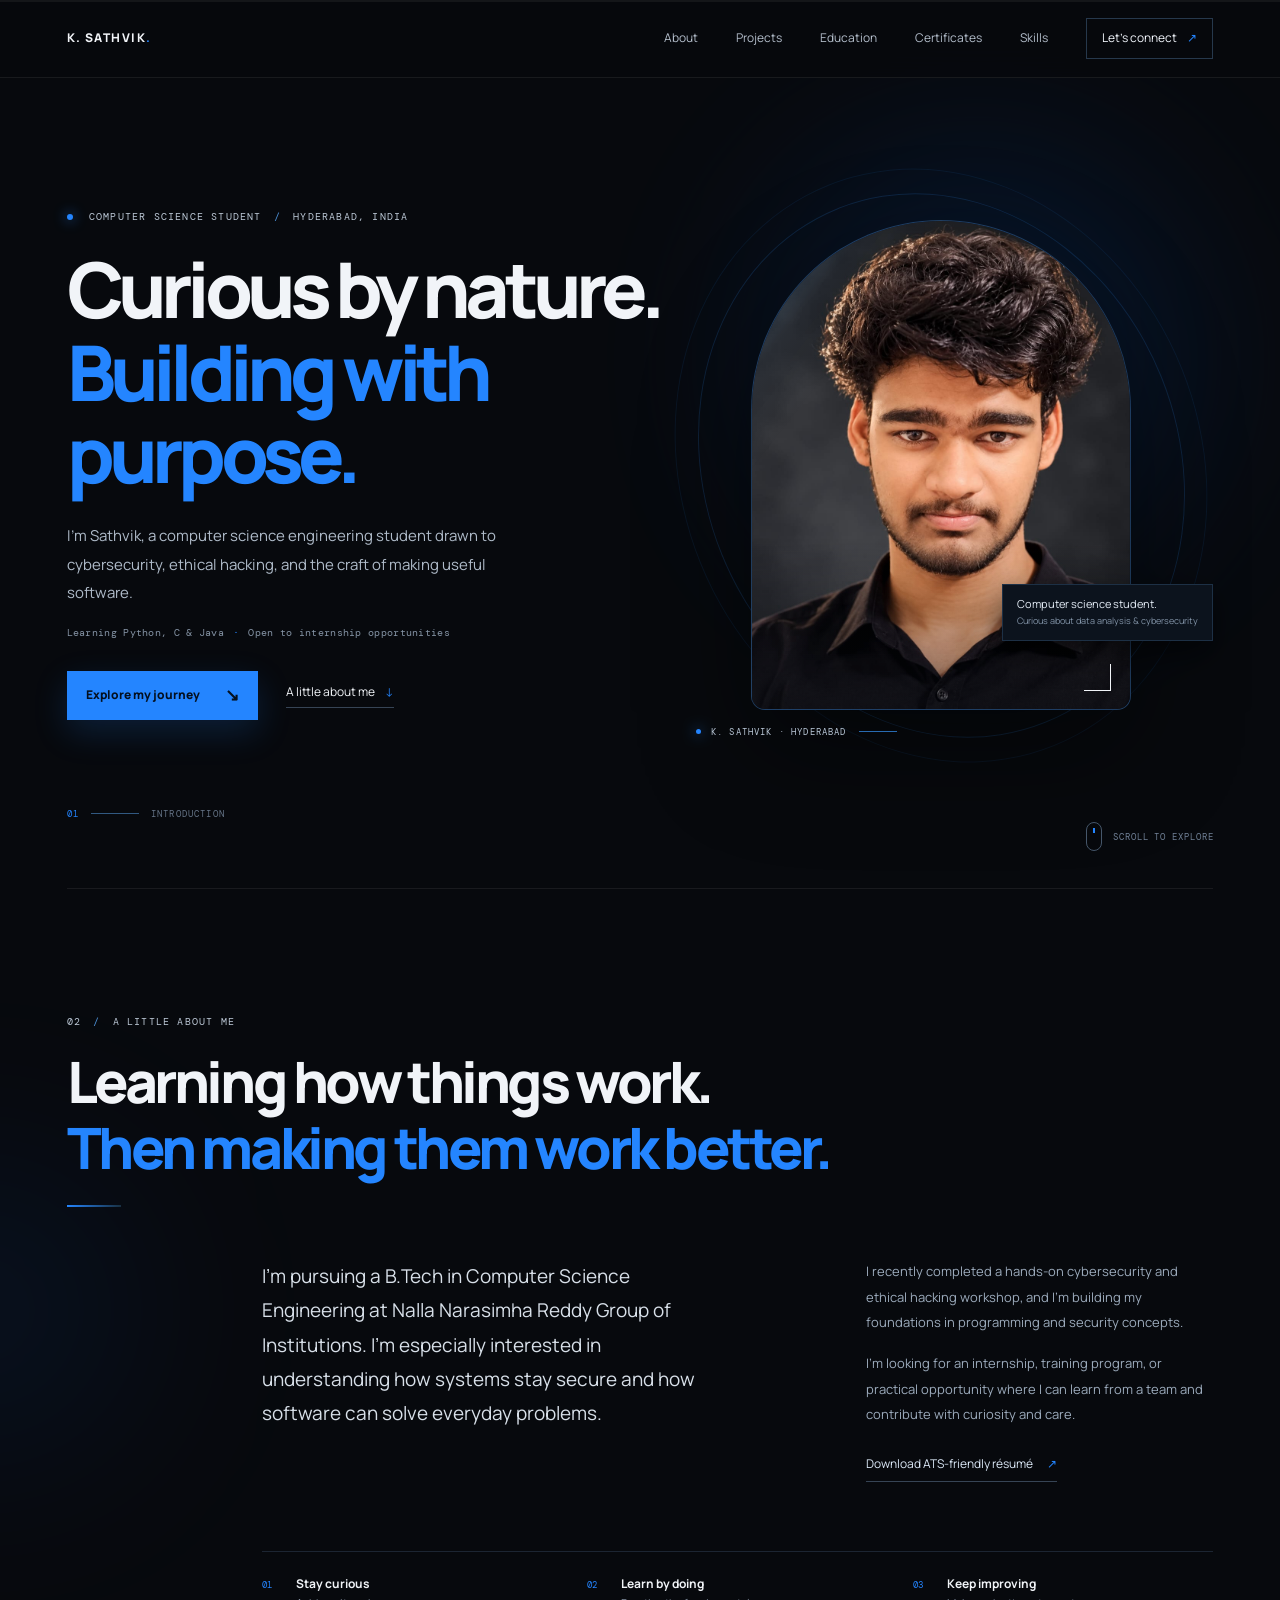
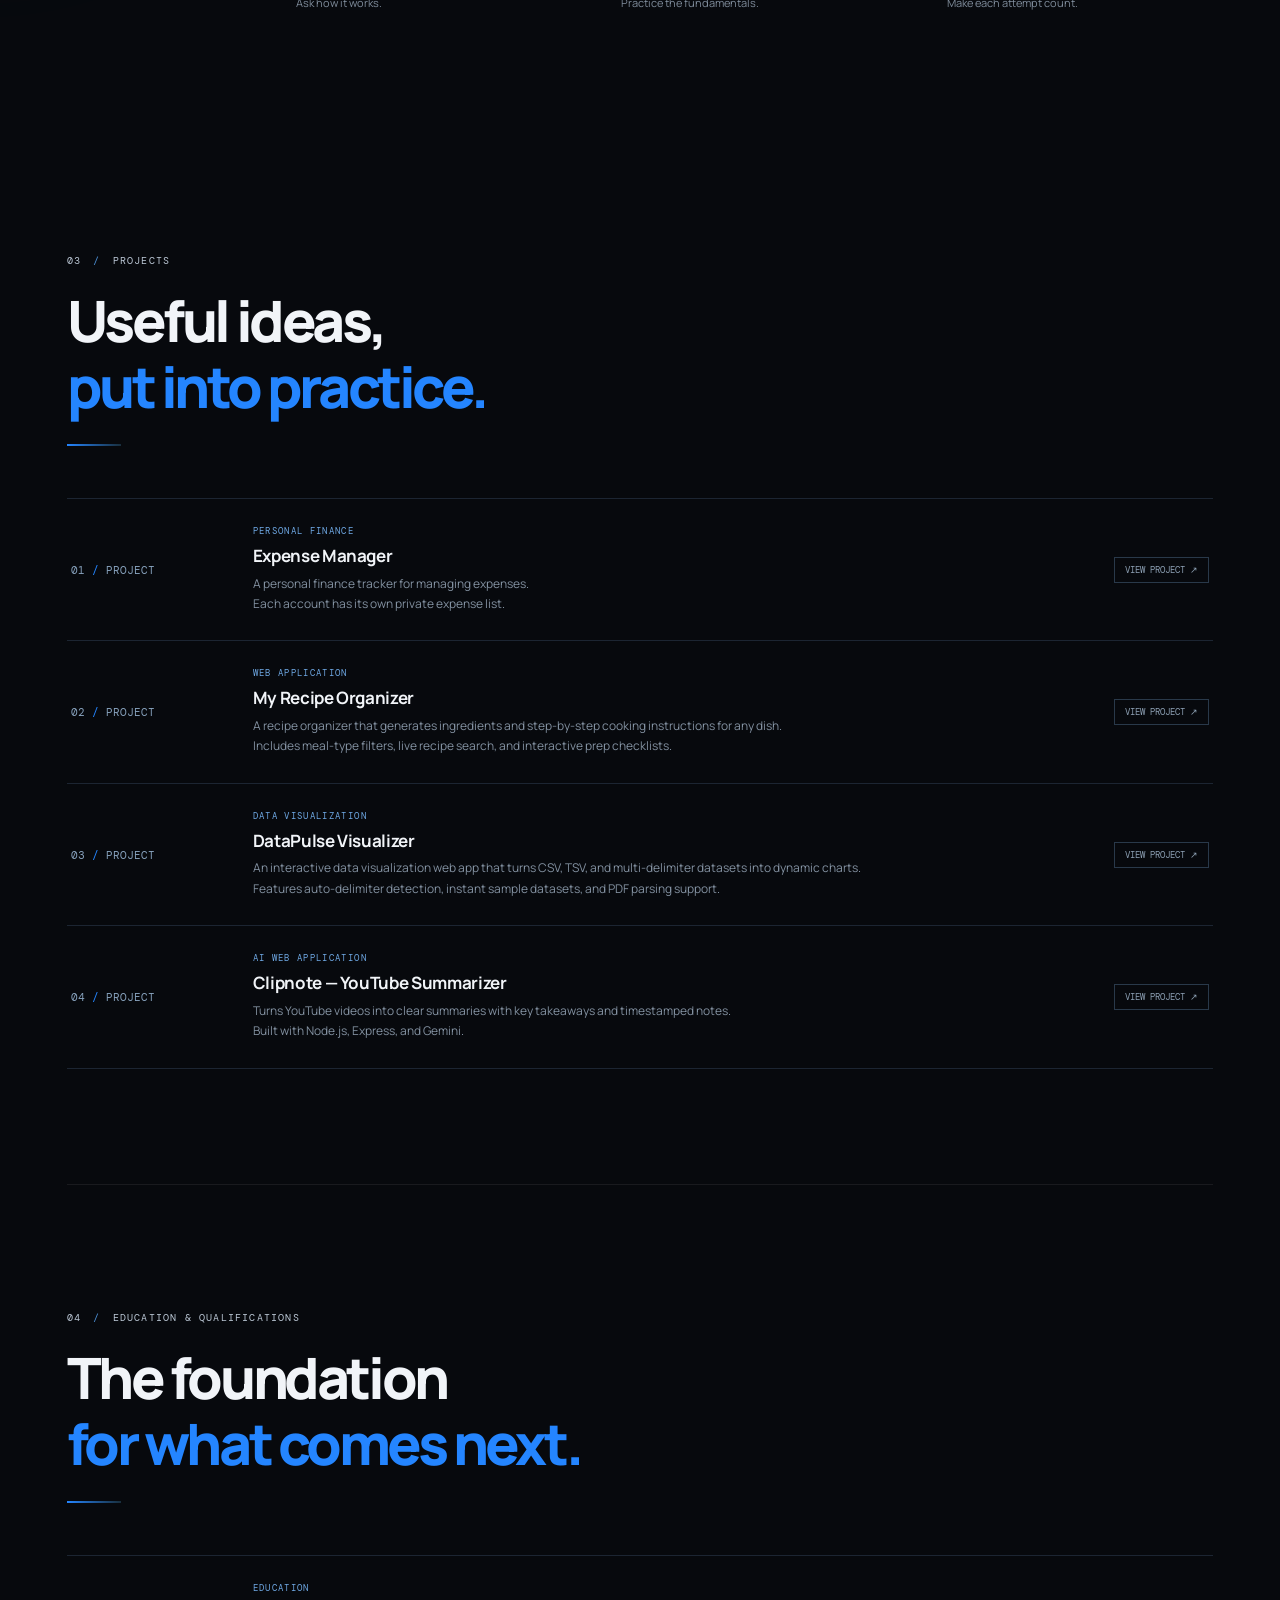
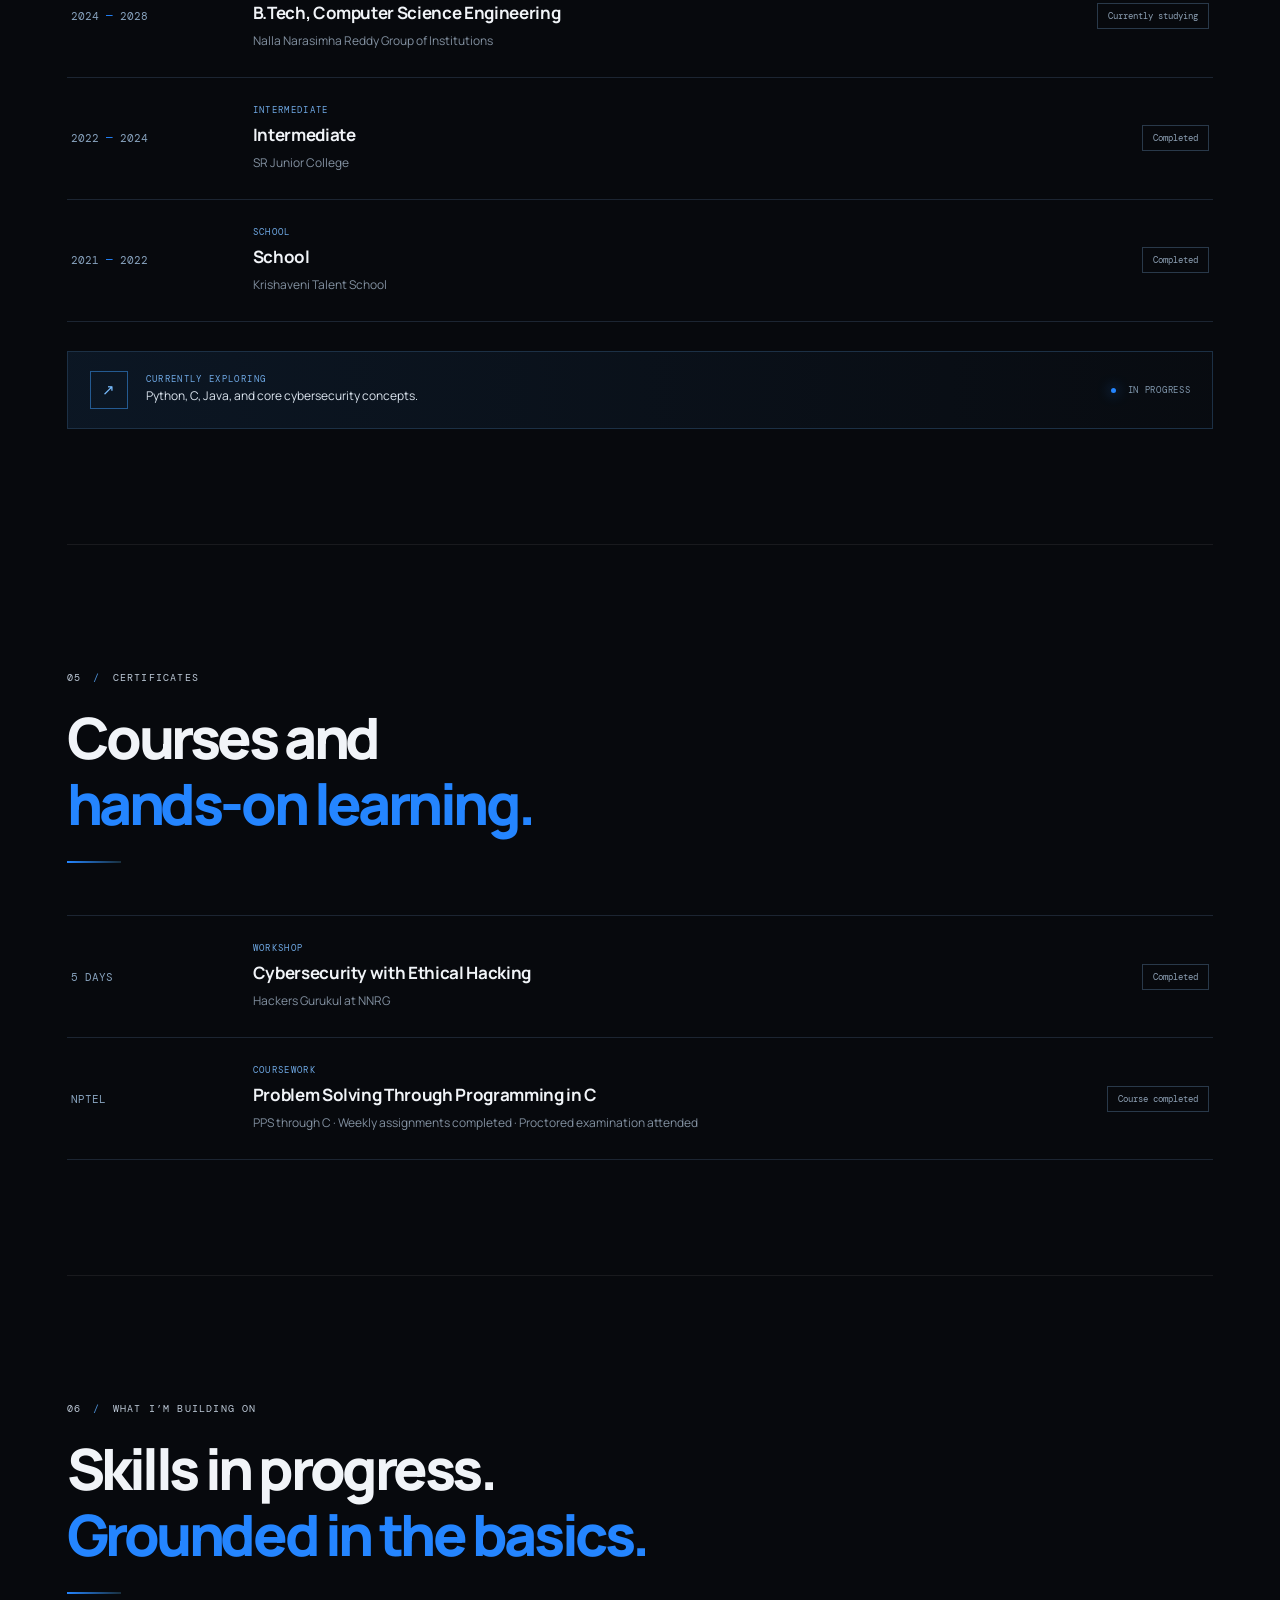
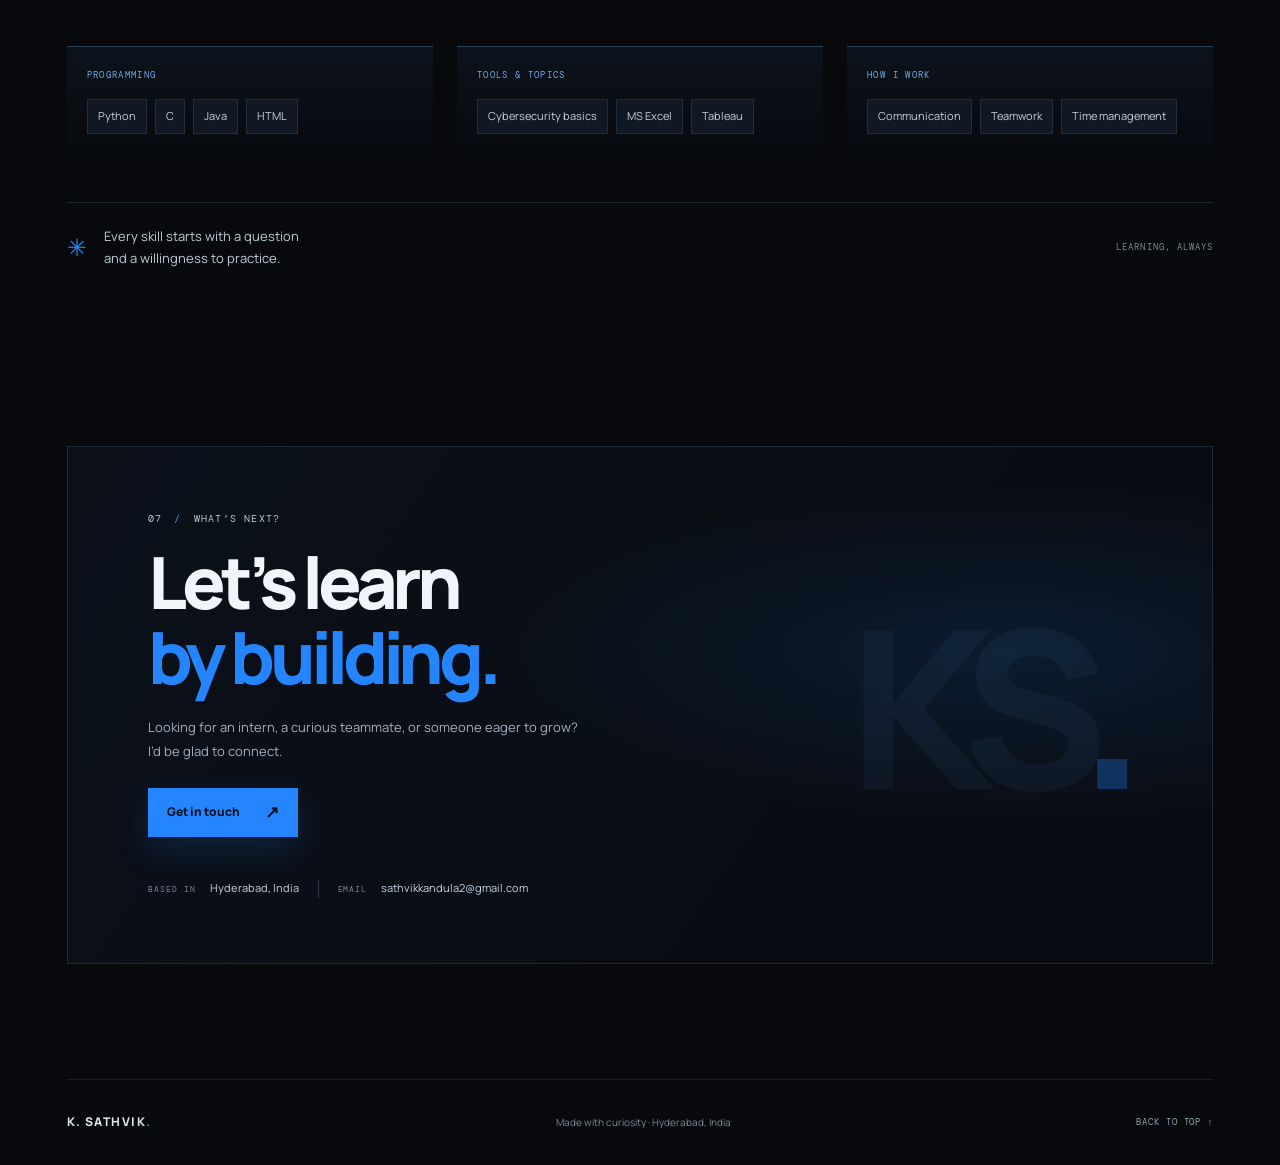
==== commit 8a040973: "Revert data analyst portfolio redesign" ====
--- a/index.html
+++ b/index.html
@@ -1,160 +1,76 @@
 <!doctype html>
 <html lang="en">
 <head>
-  <meta charset="utf-8">
-  <meta name="viewport" content="width=device-width, initial-scale=1">
-  <meta name="theme-color" content="#071116">
-  <meta name="description" content="K. Sathvik is a computer science student in Hyderabad building skills in data analysis, visualization, and useful software.">
-  <title>K. Sathvik — Aspiring Data Analyst</title>
-  <link rel="preconnect" href="https://fonts.googleapis.com">
-  <link rel="preconnect" href="https://fonts.gstatic.com" crossorigin>
-  <link href="https://fonts.googleapis.com/css2?family=DM+Mono:wght@400;500&family=DM+Sans:wght@400;500;600;700&family=Space+Grotesk:wght@400;500;600;700&display=swap" rel="stylesheet">
+  <meta charset="utf-8"><meta name="viewport" content="width=device-width, initial-scale=1">
+  <meta name="theme-color" content="#07090d"><meta name="description" content="K. Sathvik — computer science engineering student exploring cybersecurity, ethical hacking, and software development.">
+  <title>K. Sathvik — Computer Science & Cybersecurity</title>
+  <link rel="preconnect" href="https://fonts.googleapis.com"><link rel="preconnect" href="https://fonts.gstatic.com" crossorigin>
+  <link href="https://fonts.googleapis.com/css2?family=DM+Mono:wght@400;500&family=Manrope:wght@400;500;600;700;800&display=swap" rel="stylesheet">
   <link rel="stylesheet" href="styles.css">
 </head>
 <body>
-  <a class="skip-link" href="#main">Skip to content</a>
   <div class="scroll-progress" aria-hidden="true"><span></span></div>
-  <div class="ambient ambient-a" aria-hidden="true"></div>
-  <div class="ambient ambient-b" aria-hidden="true"></div>
-
+  <div class="page-glow glow-one"></div><div class="page-glow glow-two"></div>
   <header class="topbar">
-    <a class="brand" href="#top" aria-label="K. Sathvik, home">K. SATHVIK<span>.</span></a>
-    <button class="menu-toggle" type="button" aria-label="Open navigation" aria-expanded="false" aria-controls="site-navigation"><span></span><span></span></button>
-    <nav class="navigation" id="site-navigation" aria-label="Main navigation">
-      <a href="#about">About</a>
-      <a href="#projects">Projects</a>
-      <a href="#journey">Education</a>
-      <a href="#skills">Skills</a>
-      <a class="nav-cta" href="#contact">Let’s connect <span>↗</span></a>
-    </nav>
+    <a class="brand" href="#top" aria-label="K Sathvik, home"><span class="brand-name">K. SATHVIK<span class="brand-dot">.</span></span></a>
+    <button class="menu-toggle" aria-label="Open navigation" aria-expanded="false"><span></span><span></span></button>
+    <nav class="navigation" aria-label="Main navigation"><a href="#about">About</a><a href="#projects">Projects</a><a href="#journey">Education</a><a href="#certificates">Certificates</a><a href="#skills">Skills</a><a href="#contact" class="nav-cta">Let’s connect <span>↗</span></a></nav>
   </header>
-
-  <main id="main">
-    <section class="hero section-wrap" id="top" aria-labelledby="hero-title">
+  <main id="top">
+    <section class="hero section-wrap" aria-labelledby="hero-title">
       <div class="hero-copy reveal">
-        <p class="eyebrow"><i></i> ASPIRING DATA ANALYST <b>/</b> HYDERABAD, INDIA</p>
-        <h1 id="hero-title">Curious by nature.<br><span>Finding stories in data.</span></h1>
-        <p class="hero-lede">I’m Sathvik, a computer science engineering student building my skills in data analysis and visualization—learning to turn raw information into clear, useful insight.</p>
-        <div class="hero-meta"><span>Python · Excel · Tableau</span><span class="meta-separator">/</span><span>Open to data analyst internships</span></div>
-        <div class="hero-actions">
-          <a class="button button-primary" href="#projects">Explore my projects <span>↘</span></a>
-          <a class="text-link" href="#about">A little about me <span>↓</span></a>
-        </div>
+        <p class="eyebrow"><i></i> COMPUTER SCIENCE STUDENT <b>/</b> HYDERABAD, INDIA</p>
+        <h1 id="hero-title">Curious by nature.<br><span>Building with purpose.</span></h1>
+        <p class="hero-lede">I’m Sathvik, a computer science engineering student drawn to cybersecurity, ethical hacking, and the craft of making useful software.</p>
+        <div class="hero-meta"><span>Learning Python, C & Java</span><span class="meta-separator">·</span><span>Open to internship opportunities</span></div>
+        <div class="hero-actions"><a class="button button-primary" href="#journey">Explore my journey <span>↘</span></a><a class="text-link" href="#about">A little about me <span>↓</span></a></div>
         <div class="hero-index"><span>01</span><span class="index-line"></span><span>INTRODUCTION</span></div>
       </div>
-
-      <div class="hero-visual reveal" aria-label="Portrait and decorative data visualization">
-        <div class="visual-orbit orbit-one" aria-hidden="true"></div>
-        <div class="visual-orbit orbit-two" aria-hidden="true"></div>
-        <div class="portrait-frame">
-          <img src="sathvik-portrait.jpeg" alt="Portrait of K. Sathvik">
-          <span class="portrait-corner corner-tl" aria-hidden="true"></span>
-          <span class="portrait-corner corner-br" aria-hidden="true"></span>
-        </div>
-        <div class="chart-card" aria-hidden="true">
-          <div class="chart-card-head"><span>FROM QUESTION TO CLARITY</span><i></i></div>
-          <svg class="sparkline" viewBox="0 0 300 98" fill="none" role="presentation">
-            <path class="chart-grid" d="M0 16.5H300M0 49.5H300M0 82.5H300" />
-            <path class="chart-area" d="M4 78 C30 71 38 72 58 59 S91 66 112 50 S145 57 166 38 S202 46 219 30 S253 36 274 19 S291 25 298 9 V98 H4Z" />
-            <path class="chart-line" d="M4 78 C30 71 38 72 58 59 S91 66 112 50 S145 57 166 38 S202 46 219 30 S253 36 274 19 S291 25 298 9" />
-            <circle class="chart-point point-one" cx="112" cy="50" r="3.5" />
-            <circle class="chart-point point-two" cx="219" cy="30" r="3.5" />
-            <circle class="chart-point point-three" cx="298" cy="9" r="3.5" />
-          </svg>
-          <div class="chart-card-foot"><span>ASK</span><b>→</b><span>EXPLORE</span><b>→</b><span>EXPLAIN</span></div>
-        </div>
-        <div class="portrait-caption"><span class="caption-dot"></span> K. SATHVIK <span class="caption-divider">/</span> HYDERABAD</div>
-        <div class="portrait-note"><span class="note-icon">↗</span><span>Curiosity, meet clarity.<small>Learning through every dataset</small></span></div>
+      <div class="portrait-wrap reveal" aria-label="Portrait of K. Sathvik">
+        <div class="portrait-orbit orbit-a"></div><div class="portrait-orbit orbit-b"></div>
+        <div class="portrait-frame"><img src="sathvik-portrait.jpeg" alt="Portrait of K. Sathvik."><span class="portrait-corner corner-tl"></span><span class="portrait-corner corner-br"></span></div>
+        <div class="portrait-caption"><span class="caption-dot"></span> K. SATHVIK · HYDERABAD <span class="caption-line"></span></div>
+        <div class="portrait-note">Computer science student.<br><span>Curious about data analysis &amp; cybersecurity</span></div>
       </div>
       <a href="#about" class="scroll-cue" aria-label="Scroll to about section"><span></span>SCROLL TO EXPLORE</a>
     </section>
-
     <section class="about section-wrap section-pad" id="about">
-      <div class="section-heading reveal"><p class="eyebrow">02 <b>/</b> A LITTLE ABOUT ME</p><h2>Good questions lead<br><span>to clearer answers.</span></h2></div>
-      <div class="about-grid">
-        <p class="about-intro reveal">I’m pursuing a B.Tech in Computer Science Engineering at Nalla Narasimha Reddy Group of Institutions. I’m drawn to data analysis because it brings together curiosity, structured thinking, and clear communication.</p>
-        <div class="about-side reveal">
-          <p>I’m learning Python, Excel, and Tableau while building projects that make information easier to explore and understand. My computer science studies give me a useful foundation in how software and data fit together.</p>
-          <p>I’m looking for a data analyst internship or practical opportunity where I can keep learning, contribute thoughtfully, and turn questions into useful work.</p>
-          <a class="inline-link" href="assets/K_Sathvik_ATS_Resume.pdf" target="_blank" rel="noreferrer">Download ATS-friendly résumé <span>↗</span></a>
-        </div>
-      </div>
-      <div class="principles reveal">
-        <div><span class="principle-num">01</span><strong>Start with why</strong><small>Understand the question first.</small></div>
-        <div><span class="principle-num">02</span><strong>Look for the signal</strong><small>Explore patterns with care.</small></div>
-        <div><span class="principle-num">03</span><strong>Make it clear</strong><small>Share what the data says.</small></div>
+      <div class="section-heading reveal"><p class="eyebrow">02 <b>/</b> A LITTLE ABOUT ME</p><h2>Learning how things work.<br><span>Then making them work better.</span></h2></div>
+      <div class="about-grid"><p class="about-intro reveal">I’m pursuing a B.Tech in Computer Science Engineering at Nalla Narasimha Reddy Group of Institutions. I’m especially interested in understanding how systems stay secure and how software can solve everyday problems.</p><div class="about-side reveal"><p>I recently completed a hands-on cybersecurity and ethical hacking workshop, and I’m building my foundations in programming and security concepts.</p><p>I’m looking for an internship, training program, or practical opportunity where I can learn from a team and contribute with curiosity and care.</p><a class="inline-link" href="assets/K_Sathvik_ATS_Resume.pdf" target="_blank" rel="noreferrer">Download ATS-friendly résumé <span>↗</span></a></div></div>
+      <div class="principles reveal"><div><span class="principle-num">01</span><strong>Stay curious</strong><small>Ask how it works.</small></div><div><span class="principle-num">02</span><strong>Learn by doing</strong><small>Practice the fundamentals.</small></div><div><span class="principle-num">03</span><strong>Keep improving</strong><small>Make each attempt count.</small></div></div>
+    </section>
+    <section class="projects section-wrap section-pad" id="projects">
+      <div class="section-heading reveal"><p class="eyebrow">03 <b>/</b> PROJECTS</p><h2>Useful ideas,<br><span>put into practice.</span></h2></div>
+      <div class="journey-list">
+        <article class="journey-card reveal"><div class="journey-date">01 <span>/</span> PROJECT</div><div class="journey-main"><p class="card-kicker">PERSONAL FINANCE</p><h3>Expense Manager</h3><p>A personal finance tracker for managing expenses.<br>Each account has its own private expense list.</p></div><a class="journey-tag" href="https://expense.sathvikkandula2.workers.dev/" target="_blank" rel="noreferrer">VIEW PROJECT ↗</a></article>
+        <article class="journey-card reveal"><div class="journey-date">02 <span>/</span> PROJECT</div><div class="journey-main"><p class="card-kicker">WEB APPLICATION</p><h3>My Recipe Organizer</h3><p>A recipe organizer that generates ingredients and step-by-step cooking instructions for any dish.<br>Includes meal-type filters, live recipe search, and interactive prep checklists.</p></div><a class="journey-tag" href="https://recipe.sathvikkandula2.workers.dev/" target="_blank" rel="noreferrer">VIEW PROJECT ↗</a></article>
+        <article class="journey-card reveal"><div class="journey-date">03 <span>/</span> PROJECT</div><div class="journey-main"><p class="card-kicker">DATA VISUALIZATION</p><h3>DataPulse Visualizer</h3><p>An interactive data visualization web app that turns CSV, TSV, and multi-delimiter datasets into dynamic charts.<br>Features auto-delimiter detection, instant sample datasets, and PDF parsing support.</p></div><a class="journey-tag" href="https://visualize.sathvikkandula2.workers.dev/" target="_blank" rel="noreferrer">VIEW PROJECT ↗</a></article>
+        <article class="journey-card reveal"><div class="journey-date">04 <span>/</span> PROJECT</div><div class="journey-main"><p class="card-kicker">AI WEB APPLICATION</p><h3>Clipnote — YouTube Summarizer</h3><p>Turns YouTube videos into clear summaries with key takeaways and timestamped notes.<br>Built with Node.js, Express, and Gemini.</p></div><a class="journey-tag" href="https://clipnote-youtubee.onrender.com/" target="_blank" rel="noreferrer">VIEW PROJECT ↗</a></article>
       </div>
     </section>
-
-    <section class="projects section-wrap section-pad" id="projects">
-      <div class="section-heading reveal"><p class="eyebrow">03 <b>/</b> SELECTED PROJECTS</p><h2>Useful ideas,<br><span>made easier to explore.</span></h2></div>
-      <div class="project-list">
-        <article class="project-card project-featured reveal">
-          <div class="project-number">01 <span>/</span> DATA VISUALIZATION</div>
-          <div class="project-content"><p class="card-kicker">EXPLORE · VISUALIZE · UNDERSTAND</p><h3>DataPulse Visualizer</h3><p>An interactive data visualization web app that turns CSV, TSV, and multi-delimiter datasets into dynamic charts. It includes automatic delimiter detection, sample datasets, and PDF parsing support.</p><div class="project-tags"><span>CSV / TSV</span><span>Dynamic charts</span><span>PDF parsing</span></div></div>
-          <a class="project-link" href="https://visualize.sathvikkandula2.workers.dev/" target="_blank" rel="noreferrer" aria-label="View DataPulse Visualizer project">VIEW PROJECT <span>↗</span></a>
-          <div class="project-mark" aria-hidden="true"><span></span><span></span><span></span><span></span><span></span><span></span><span></span><span></span><span></span></div>
-        </article>
-        <article class="project-card reveal">
-          <div class="project-number">02 <span>/</span> PERSONAL FINANCE</div>
-          <div class="project-content"><p class="card-kicker">TRACKING MADE SIMPLE</p><h3>Expense Manager</h3><p>A personal finance tracker for managing expenses, with a separate private expense list for each account.</p><div class="project-tags"><span>Personal finance</span><span>Web application</span></div></div>
-          <a class="project-link" href="https://expense.sathvikkandula2.workers.dev/" target="_blank" rel="noreferrer" aria-label="View Expense Manager project">VIEW PROJECT <span>↗</span></a>
-        </article>
-        <article class="project-card reveal">
-          <div class="project-number">03 <span>/</span> AI WEB APPLICATION</div>
-          <div class="project-content"><p class="card-kicker">FIND THE KEY IDEAS</p><h3>Clipnote — YouTube Summarizer</h3><p>Turns YouTube videos into clear summaries with key takeaways and timestamped notes. Built with Node.js, Express, and Gemini.</p><div class="project-tags"><span>Node.js</span><span>Express</span><span>Gemini</span></div></div>
-          <a class="project-link" href="https://clipnote-youtubee.onrender.com/" target="_blank" rel="noreferrer" aria-label="View Clipnote project">VIEW PROJECT <span>↗</span></a>
-        </article>
-        <article class="project-card reveal">
-          <div class="project-number">04 <span>/</span> WEB APPLICATION</div>
-          <div class="project-content"><p class="card-kicker">SEARCH · PLAN · COOK</p><h3>My Recipe Organizer</h3><p>A recipe organizer with meal-type filters, live recipe search, ingredient lists, step-by-step instructions, and interactive prep checklists.</p><div class="project-tags"><span>Search</span><span>Filters</span><span>Interactive checklist</span></div></div>
-          <a class="project-link" href="https://recipe.sathvikkandula2.workers.dev/" target="_blank" rel="noreferrer" aria-label="View My Recipe Organizer project">VIEW PROJECT <span>↗</span></a>
-        </article>
-      </div>
-    </section>
-
     <section class="journey section-wrap section-pad" id="journey">
-      <div class="section-heading reveal"><p class="eyebrow">04 <b>/</b> EDUCATION & QUALIFICATIONS</p><h2>A foundation<br><span>for what comes next.</span></h2></div>
+      <div class="section-heading reveal"><p class="eyebrow">04 <b>/</b> EDUCATION & QUALIFICATIONS</p><h2>The foundation<br><span>for what comes next.</span></h2></div>
       <div class="journey-list">
-        <article class="journey-card reveal"><div class="journey-date">2024 <span>—</span> 2028</div><div class="journey-main"><p class="card-kicker">UNDERGRADUATE</p><h3>B.Tech, Computer Science Engineering</h3><p>Nalla Narasimha Reddy Group of Institutions</p></div><div class="journey-tag">Currently studying</div></article>
+        <article class="journey-card reveal"><div class="journey-date">2024 <span>—</span> 2028</div><div class="journey-main"><p class="card-kicker">EDUCATION</p><h3>B.Tech, Computer Science Engineering</h3><p>Nalla Narasimha Reddy Group of Institutions</p></div><div class="journey-tag">Currently studying</div></article>
         <article class="journey-card reveal"><div class="journey-date">2022 <span>—</span> 2024</div><div class="journey-main"><p class="card-kicker">INTERMEDIATE</p><h3>Intermediate</h3><p>SR Junior College</p></div><div class="journey-tag">Completed</div></article>
         <article class="journey-card reveal"><div class="journey-date">2021 <span>—</span> 2022</div><div class="journey-main"><p class="card-kicker">SCHOOL</p><h3>School</h3><p>Krishaveni Talent School</p></div><div class="journey-tag">Completed</div></article>
       </div>
-      <div class="learning-strip reveal"><div class="learning-icon">↗</div><div><p class="card-kicker">CURRENTLY EXPLORING</p><p>Python, Excel, Tableau, and the craft of data storytelling.</p></div><span class="learning-status"><i></i> IN PROGRESS</span></div>
+      <div class="learning-strip reveal"><div class="learning-icon">↗</div><div><p class="card-kicker">CURRENTLY EXPLORING</p><p>Python, C, Java, and core cybersecurity concepts.</p></div><span class="learning-status"><i></i> IN PROGRESS</span></div>
     </section>
-
-    <section class="certificates section-wrap section-pad" id="certificates">
-      <div class="section-heading reveal"><p class="eyebrow">05 <b>/</b> CERTIFICATES & COURSEWORK</p><h2>Learning by doing,<br><span>one step at a time.</span></h2></div>
+    <section class="journey certificates section-wrap section-pad" id="certificates">
+      <div class="section-heading reveal"><p class="eyebrow">05 <b>/</b> CERTIFICATES</p><h2>Courses and<br><span>hands-on learning.</span></h2></div>
       <div class="journey-list">
         <article class="journey-card reveal"><div class="journey-date">5 DAYS</div><div class="journey-main"><p class="card-kicker">WORKSHOP</p><h3>Cybersecurity with Ethical Hacking</h3><p>Hackers Gurukul at NNRG</p></div><div class="journey-tag">Completed</div></article>
-        <article class="journey-card reveal"><div class="journey-date">NPTEL</div><div class="journey-main"><p class="card-kicker">COURSEWORK</p><h3>Problem Solving Through Programming in C</h3><p>Weekly assignments completed · Proctored examination attended</p></div><div class="journey-tag">Course completed</div></article>
+        <article class="journey-card reveal"><div class="journey-date">NPTEL</div><div class="journey-main"><p class="card-kicker">COURSEWORK</p><h3>Problem Solving Through Programming in C</h3><p>PPS through C · Weekly assignments completed · Proctored examination attended</p></div><div class="journey-tag">Course completed</div></article>
       </div>
     </section>
-
     <section class="skills section-wrap section-pad" id="skills">
-      <div class="section-heading reveal"><p class="eyebrow">06 <b>/</b> SKILLS IN PROGRESS</p><h2>Building the toolkit.<br><span>Keeping the curiosity.</span></h2></div>
-      <div class="skills-layout">
-        <div class="skill-group reveal"><p class="card-kicker">DATA & VISUALIZATION</p><div class="skill-chips"><span>MS Excel</span><span>Tableau</span><span>Python</span></div><small>Learning and practicing</small></div>
-        <div class="skill-group reveal"><p class="card-kicker">COMPUTER SCIENCE</p><div class="skill-chips"><span>C</span><span>Java</span><span>HTML</span></div><small>Programming foundations</small></div>
-        <div class="skill-group reveal"><p class="card-kicker">HOW I WORK</p><div class="skill-chips"><span>Communication</span><span>Teamwork</span><span>Time management</span></div><small>Curious, careful, collaborative</small></div>
-      </div>
-      <div class="skills-foot reveal"><span class="skills-star">✳</span><p>Every insight starts with a good question<br>and a willingness to look closer.</p><span class="mono-label">LEARNING, ALWAYS</span></div>
+      <div class="section-heading reveal"><p class="eyebrow">06 <b>/</b> WHAT I’M BUILDING ON</p><h2>Skills in progress.<br><span>Grounded in the basics.</span></h2></div>
+      <div class="skills-layout"><div class="skill-group reveal"><p class="card-kicker">PROGRAMMING</p><div class="skill-chips"><span>Python</span><span>C</span><span>Java</span><span>HTML</span></div></div><div class="skill-group reveal"><p class="card-kicker">TOOLS & TOPICS</p><div class="skill-chips"><span>Cybersecurity basics</span><span>MS Excel</span><span>Tableau</span></div></div><div class="skill-group reveal"><p class="card-kicker">HOW I WORK</p><div class="skill-chips"><span>Communication</span><span>Teamwork</span><span>Time management</span></div></div></div>
+      <div class="skills-foot reveal"><span class="skills-star">✳</span><p>Every skill starts with a question<br>and a willingness to practice.</p><span class="mono-label">LEARNING, ALWAYS</span></div>
     </section>
-
-    <section class="contact section-wrap section-pad" id="contact">
-      <div class="contact-card reveal">
-        <p class="eyebrow">07 <b>/</b> WHAT’S NEXT?</p>
-        <h2>Let’s make<br><span>curiosity useful.</span></h2>
-        <p class="contact-copy">I’m looking for a data analyst internship or a team where I can learn, ask thoughtful questions, and help make information clearer.</p>
-        <a class="button button-primary" href="mailto:sathvikkandula2@gmail.com">Get in touch <span>↗</span></a>
-        <div class="contact-detail"><span>BASED IN</span><strong>Hyderabad, India</strong><span class="detail-divider"></span><span>EMAIL</span><a href="mailto:sathvikkandula2@gmail.com">sathvikkandula2@gmail.com</a></div>
-        <div class="contact-mark" aria-hidden="true">KS<span>.</span></div>
-      </div>
-    </section>
+    <section class="contact section-wrap section-pad" id="contact"><div class="contact-card reveal"><p class="eyebrow">07 <b>/</b> WHAT’S NEXT?</p><h2>Let’s learn<br><span>by building.</span></h2><p class="contact-copy">Looking for an intern, a curious teammate, or someone eager to grow? I’d be glad to connect.</p><a class="button button-primary" href="mailto:sathvikkandula2@gmail.com">Get in touch <span>↗</span></a><div class="contact-detail"><span>BASED IN</span><strong>Hyderabad, India</strong><span class="detail-divider"></span><span>EMAIL</span><a href="mailto:sathvikkandula2@gmail.com">sathvikkandula2@gmail.com</a></div><div class="contact-mark">KS<span>.</span></div></div></section>
   </main>
-
-  <footer class="footer section-wrap"><a class="footer-brand" href="#top">K. SATHVIK<span>.</span></a><span>Curious by nature · Hyderabad, India</span><a href="#top" class="back-top">BACK TO TOP ↑</a></footer>
+  <footer class="footer section-wrap"><a class="footer-brand" href="#top">K. SATHVIK<span>.</span></a><span>Made with curiosity · Hyderabad, India</span><a href="#top" class="back-top">BACK TO TOP ↑</a></footer>
   <script src="script.js"></script>
-</body>
-</html>
-
+</body></html>
--- a/styles.css
+++ b/styles.css
@@ -1,2 +1,101 @@
-:root{--bg:#071116;--panel:#0b1a20;--panel-2:#0e2026;--line:#1c3338;--text:#f3f6f2;--muted:#9aacae;--soft:#c4d0cf;--mint:#9bf2bd;--mint-2:#48d9ae;--blue:#71baff;--sans:'DM Sans',Arial,sans-serif;--display:'Space Grotesk',var(--sans);--mono:'DM Mono',monospace}*{box-sizing:border-box}html{scroll-behavior:smooth;scroll-padding-top:90px}body{margin:0;background:var(--bg);color:var(--text);font:15px/1.7 var(--sans);overflow-x:hidden;background-image:linear-gradient(rgba(149,217,198,.025) 1px,transparent 1px),linear-gradient(90deg,rgba(149,217,198,.025) 1px,transparent 1px);background-size:64px 64px;background-position:center -1px}a{color:inherit;text-decoration:none}a:focus-visible,button:focus-visible{outline:2px solid var(--mint);outline-offset:4px}.skip-link{position:fixed;z-index:100;top:10px;left:10px;padding:9px 14px;background:var(--mint);color:#071116;transform:translateY(-150%)}.skip-link:focus{transform:translateY(0)}.ambient{position:absolute;z-index:-1;pointer-events:none;border-radius:50%;filter:blur(120px);opacity:.16}.ambient-a{width:440px;height:440px;right:5%;top:130px;background:#16aa84}.ambient-b{width:320px;height:300px;left:-220px;top:1550px;background:#1c7791}.scroll-progress{position:fixed;z-index:50;inset:0 0 auto;height:2px;background:#d8f5e20c;pointer-events:none}.scroll-progress span{display:block;width:100%;height:100%;transform:scaleX(0);transform-origin:left;background:linear-gradient(90deg,var(--mint-2),var(--blue));box-shadow:0 0 12px #48d9ae66}.topbar{height:76px;position:sticky;top:0;z-index:30;display:flex;align-items:center;justify-content:space-between;padding:0 max(calc((100vw - 1190px)/2),5.2vw);background:#071116e8;backdrop-filter:blur(18px);border-bottom:1px solid #ffffff10}.brand,.footer-brand{font:700 12px var(--display);letter-spacing:.14em}.brand span,.footer-brand span{color:var(--mint)}.navigation{display:flex;gap:31px;align-items:center;color:#b0c0c0;font-size:12px}.navigation a{position:relative;transition:color .2s}.navigation a:hover,.navigation a.active{color:var(--text)}.navigation a:not(.nav-cta):after{content:'';position:absolute;left:0;right:0;bottom:-8px;height:1px;background:var(--mint);transform:scaleX(0);transform-origin:left;transition:transform .25s}.navigation a.active:after,.navigation a:hover:after{transform:scaleX(1)}.nav-cta{padding:10px 15px;border:1px solid #58766c;color:var(--text)}.nav-cta span{padding-left:10px;color:var(--mint)}.menu-toggle{display:none}.section-wrap{width:min(1190px,89.6vw);margin-inline:auto}.hero{min-height:min(805px,calc(100vh - 76px));position:relative;display:grid;grid-template-columns:1.06fr .94fr;align-items:center;gap:18px;padding-top:58px;padding-bottom:96px}.hero-copy{max-width:660px;position:relative;z-index:2}.eyebrow{margin:0 0 24px;color:#b8c7c7;font:10px var(--mono);letter-spacing:.12em}.eyebrow i,.learning-status i,.caption-dot{display:inline-block;width:6px;height:6px;margin-right:9px;border-radius:50%;background:var(--mint);box-shadow:0 0 13px #9bf2bd88}.eyebrow b{padding:0 6px;color:var(--mint-2);font-weight:400}.hero h1{margin:0;font:700 clamp(48px,6vw,78px)/1.05 var(--display);letter-spacing:-.075em}.hero h1 span,.section-heading h2 span,.contact-card h2 span{color:var(--mint)}.hero-lede{max-width:505px;margin:25px 0 17px;color:#afbfbe;font-size:15px;line-height:1.9}.hero-meta{display:flex;flex-wrap:wrap;align-items:center;gap:10px;color:#94a8a8;font:10px var(--mono)}.meta-separator{color:var(--mint)}.hero-actions{display:flex;align-items:center;gap:27px;margin-top:31px}.button{height:49px;padding:0 19px;display:inline-flex;align-items:center;gap:24px;font-size:12px;font-weight:700;transition:transform .2s,background .2s,box-shadow .2s}.button:hover{transform:translateY(-2px)}.button-primary{background:var(--mint);color:#071713;box-shadow:0 12px 34px #48d9ae20}.button-primary:hover{background:#b7ffd0;box-shadow:0 13px 35px #48d9ae3d}.button span{font-size:17px}.text-link,.inline-link{padding-bottom:5px;border-bottom:1px solid #405553;font-size:12px}.text-link span{padding-left:8px;color:var(--mint)}.hero-index{position:absolute;bottom:-98px;left:0;display:flex;align-items:center;gap:12px;color:#748787;font:9px var(--mono);letter-spacing:.13em}.hero-index>span:first-child{color:var(--mint)}.index-line{width:48px;height:1px;background:#507268}.hero-visual{height:570px;position:relative;display:grid;place-items:center}.portrait-frame{width:min(382px,74%);height:475px;position:relative;overflow:hidden;border:1px solid #7dd4bb44;border-radius:190px 190px 15px 15px;background:linear-gradient(155deg,#132d31,#091317 66%,#152c30);box-shadow:0 42px 110px #0008,inset 0 0 60px #51c1a111}.portrait-frame:after{content:'';position:absolute;inset:0;pointer-events:none;background:linear-gradient(180deg,transparent 64%,#07111688)}.portrait-frame img{width:100%;height:100%;object-fit:cover;opacity:.95}.portrait-corner{position:absolute;z-index:2;width:26px;height:26px;border-color:var(--mint)}.corner-tl{left:20px;top:43px;border-left:1px solid;border-top:1px solid}.corner-br{right:20px;bottom:20px;border-right:1px solid;border-bottom:1px solid}.visual-orbit{position:absolute;border:1px solid #73dec21c;border-radius:50%;transform:rotate(-23deg);pointer-events:none}.orbit-one{width:460px;height:535px;animation:orbit 6s ease-in-out infinite}.orbit-two{width:515px;height:595px;border-color:#73dec210;animation:orbit 8s ease-in-out .5s infinite reverse}.chart-card{position:absolute;z-index:3;left:-1%;bottom:71px;width:min(352px,74%);padding:14px 16px 12px;border:1px solid #426861;background:#0b1a20ed;box-shadow:0 18px 48px #0008;backdrop-filter:blur(16px);animation:cardFloat 6s ease-in-out infinite}.chart-card-head{display:flex;align-items:center;justify-content:space-between;color:#b5c7c3;font:8px var(--mono);letter-spacing:.1em}.chart-card-head i{width:6px;height:6px;border-radius:50%;background:var(--mint);box-shadow:0 0 10px var(--mint)}.sparkline{display:block;width:100%;height:91px;margin:7px 0 4px;overflow:visible}.chart-grid{stroke:#d8f5e213;stroke-width:1;stroke-dasharray:2 5}.chart-area{fill:url(#none);fill:var(--mint);opacity:.08}.chart-line{stroke:var(--mint);stroke-width:2;stroke-linecap:round;stroke-dasharray:450;stroke-dashoffset:450;animation:drawLine 2.2s cubic-bezier(.2,.7,.2,1) .4s forwards}.chart-point{fill:var(--mint);stroke:#0b1a20;stroke-width:2;opacity:0;animation:pointIn .4s ease forwards}.point-one{animation-delay:1.2s}.point-two{animation-delay:1.7s}.point-three{animation-delay:2.2s}.chart-card-foot{display:flex;align-items:center;justify-content:space-between;color:#a8bab8;font:8px var(--mono);letter-spacing:.08em}.chart-card-foot b{color:var(--mint);font-weight:400}.portrait-caption{position:absolute;bottom:13px;right:7%;display:flex;align-items:center;color:#c3d2d0;font:9px var(--mono);letter-spacing:.12em}.caption-dot{width:5px;height:5px;margin-right:9px}.caption-divider{padding:0 8px;color:var(--mint-2)}.portrait-note{position:absolute;right:0;bottom:174px;display:flex;align-items:center;gap:10px;padding:10px 13px;border:1px solid #34534e;background:#0b1a20ed;color:#e6efeb;font-size:10px;box-shadow:0 12px 32px #0007}.portrait-note small{display:block;margin-top:2px;color:#8fa5a0;font-size:8px}.note-icon{display:grid;place-items:center;width:27px;height:27px;border:1px solid #426d5e;color:var(--mint)}.scroll-cue{position:absolute;right:0;bottom:33px;display:flex;align-items:center;gap:10px;color:#758989;font:8px var(--mono);letter-spacing:.1em}.scroll-cue>span{position:relative;width:15px;height:27px;border:1px solid #647874;border-radius:9px}.scroll-cue>span:after{content:'';position:absolute;left:6px;top:5px;width:2px;height:5px;background:var(--mint);animation:scroll 1.7s infinite}.section-pad{padding-top:122px;padding-bottom:108px}.about,.projects,.journey,.certificates,.skills{border-top:1px solid #ffffff10}.section-heading{margin-bottom:48px}.section-heading .eyebrow{margin-bottom:18px}.section-heading h2{margin:0;font:700 clamp(36px,4.6vw,57px)/1.12 var(--display);letter-spacing:-.06em}.about-grid{display:grid;grid-template-columns:1.08fr .92fr;gap:13%;margin-left:16%}.about-intro{max-width:510px;margin:0;color:#dbe4e0;font-size:18px;line-height:1.8}.about-side{color:#a8b8b5;font-size:12px;line-height:1.95}.about-side p{margin:0 0 15px}.inline-link{display:inline-flex;gap:12px;margin-top:8px;color:#d6e3df}.inline-link span{color:var(--mint)}.principles{display:grid;grid-template-columns:repeat(3,1fr);gap:24px;margin:65px 0 0 16%;padding-top:22px;border-top:1px solid var(--line)}.principles>div{display:grid;grid-template-columns:28px auto;column-gap:8px;align-items:baseline}.principle-num{color:var(--mint);font:9px var(--mono)}.principles strong{font-size:12px}.principles small{grid-column:2;color:#819593;font-size:10px}.project-list,.journey-list{border-top:1px solid var(--line)}.project-card{position:relative;display:grid;grid-template-columns:170px 1fr 128px;align-items:center;gap:20px;padding:28px 8px;border-bottom:1px solid var(--line);transition:padding .25s,background .25s}.project-card:hover{padding-inline:16px;background:#142a2b66}.project-featured{min-height:220px;grid-template-columns:170px 1fr 140px;padding-right:190px;background:linear-gradient(100deg,#10251f99,#0b1a20 70%)}.project-number,.journey-date{color:#9bb1ab;font:10px var(--mono);letter-spacing:.03em}.project-number span,.journey-date span{color:var(--mint-2)}.card-kicker{margin:0 0 7px;color:#72cda9;font:9px var(--mono);letter-spacing:.14em}.project-content h3,.journey-main h3{margin:0 0 6px;font:600 19px/1.4 var(--display);letter-spacing:-.03em}.project-content>p:not(.card-kicker),.journey-main>p:last-child{max-width:690px;margin:0;color:#99aaa7;font-size:11px;line-height:1.8}.project-tags{display:flex;flex-wrap:wrap;gap:7px;margin-top:13px}.project-tags span{padding:5px 8px;border:1px solid #2a4943;color:#b6cbc3;font:8px var(--mono)}.project-link{justify-self:end;color:#c1d1cb;font:8px var(--mono);letter-spacing:.08em;white-space:nowrap}.project-link span{padding-left:7px;color:var(--mint);font-size:12px;transition:transform .2s}.project-link:hover span{display:inline-block;transform:translate(3px,-2px)}.project-mark{position:absolute;right:36px;top:50%;display:flex;align-items:end;gap:7px;height:84px;transform:translateY(-50%);opacity:.8}.project-mark span{width:9px;border:1px solid #6cb99477;background:linear-gradient(180deg,#9bf2bd66,#48d9ae0c);transform-origin:bottom;animation:barPulse 3s ease-in-out infinite}.project-mark span:nth-child(1){height:25%;animation-delay:.1s}.project-mark span:nth-child(2){height:43%;animation-delay:.35s}.project-mark span:nth-child(3){height:34%;animation-delay:.2s}.project-mark span:nth-child(4){height:58%;animation-delay:.5s}.project-mark span:nth-child(5){height:49%;animation-delay:.3s}.project-mark span:nth-child(6){height:73%;animation-delay:.7s}.project-mark span:nth-child(7){height:63%;animation-delay:.4s}.project-mark span:nth-child(8){height:88%;animation-delay:.8s}.project-mark span:nth-child(9){height:78%;animation-delay:.55s}.journey-card{display:grid;grid-template-columns:160px 1fr 150px;align-items:center;gap:22px;padding:25px 5px;border-bottom:1px solid var(--line);transition:padding .25s,background .25s}.journey-card:hover{padding-inline:14px;background:#142a2b44}.journey-main .card-kicker{margin-bottom:5px}.journey-main h3{font-size:16px}.journey-tag{justify-self:end;padding:6px 10px;border:1px solid #2c4641;color:#99aca7;font:8px var(--mono)}.learning-strip{display:flex;align-items:center;gap:16px;margin-top:26px;padding:17px 19px;border:1px solid #25443b;background:linear-gradient(90deg,#16362955,#0b1a20aa)}.learning-icon{display:grid;place-items:center;width:36px;height:36px;border:1px solid #4d856d;color:var(--mint)}.learning-strip .card-kicker{margin:0 0 2px}.learning-strip p:last-child{margin:0;color:#d3e1dc;font-size:11px}.learning-status{margin-left:auto;color:#93aaa2;font:8px var(--mono);letter-spacing:.08em}.learning-status i{width:5px;height:5px;margin-right:6px}.certificates{border-top:1px solid #ffffff10}.skills-layout{display:grid;grid-template-columns:repeat(3,1fr);gap:19px}.skill-group{min-height:142px;padding:21px 18px;border-top:1px solid #49675b;background:linear-gradient(180deg,#13282066,#0b1a2010)}.skill-group .card-kicker{margin-bottom:16px}.skill-chips{display:flex;flex-wrap:wrap;gap:7px}.skill-chips span{padding:6px 9px;border:1px solid #2c4039;background:#0b1919;color:#d1ddda;font-size:10px}.skill-group small{display:block;margin-top:12px;color:#81938e;font-size:9px}.skills-foot{display:flex;align-items:center;gap:16px;margin-top:41px;padding-top:20px;border-top:1px solid var(--line)}.skills-star{color:var(--mint);font-size:23px}.skills-foot p{margin:0;color:#c3d0cc;font-size:12px;line-height:1.7}.mono-label{margin-left:auto;color:#839792;font:8px var(--mono);letter-spacing:.12em}.contact{padding-top:59px}.contact-card{position:relative;overflow:hidden;padding:60px 7%;border:1px solid #2a4841;background:radial-gradient(ellipse at 82% 35%,#256d5530,transparent 38%),linear-gradient(125deg,#0d1d1d,#091317 66%)}.contact-card .eyebrow{margin-bottom:18px}.contact-card h2{margin:0;font:700 clamp(46px,6vw,70px)/1.05 var(--display);letter-spacing:-.07em}.contact-copy{max-width:450px;margin:19px 0 24px;color:#a9b9b5;font-size:12px;line-height:1.9}.contact-detail{display:flex;align-items:center;gap:13px;margin-top:39px;color:#c1d0cb;font-size:10px}.contact-detail>span:not(.detail-divider){color:#81968f;font:8px var(--mono);letter-spacing:.1em}.contact-detail strong{font-weight:500}.contact-detail a{color:#d4e4dd}.detail-divider{width:1px;height:17px;margin:0 4px;background:#385049}.contact-mark{position:absolute;top:50%;right:8%;transform:translateY(-50%);color:#8dc7aa0c;font:700 210px/1 var(--display);letter-spacing:-.12em}.contact-mark span{color:#9bf2bd33}.footer{min-height:84px;display:flex;align-items:center;justify-content:space-between;border-top:1px solid #ffffff12;color:#83938f;font-size:9px}.footer-brand{color:#dce8e3}.back-top{color:#9eb0aa;font:8px var(--mono);letter-spacing:.1em}.reveal{opacity:1;transform:none}.js-ready .reveal{opacity:0;transform:translateY(17px);filter:blur(3px);transition:opacity .68s ease,transform .68s cubic-bezier(.2,.75,.2,1),filter .68s ease;transition-delay:var(--reveal-delay,0ms)}.js-ready .reveal.is-visible{opacity:1;transform:translateY(0);filter:blur(0)}.js-ready .hero-copy.reveal{transform:translateX(-24px)}.js-ready .hero-visual.reveal{transform:translateX(25px)}.js-ready .hero-copy.reveal.is-visible,.js-ready .hero-visual.reveal.is-visible{transform:translate(0)}@keyframes drawLine{to{stroke-dashoffset:0}}@keyframes pointIn{to{opacity:1}}@keyframes scroll{to{transform:translateY(10px);opacity:0}}@keyframes orbit{0%,100%{opacity:.35;scale:1}50%{opacity:.8;scale:1.025}}@keyframes cardFloat{0%,100%{translate:0 0}50%{translate:0 -7px}}@keyframes barPulse{0%,100%{scale:1 .88;opacity:.68}50%{scale:1 1;opacity:1}}@media(max-width:900px){.topbar{padding-inline:5vw}.navigation{gap:17px}.hero{grid-template-columns:1fr .85fr;min-height:720px}.hero h1{font-size:clamp(46px,6.5vw,64px)}.hero-visual{height:500px}.portrait-frame{height:410px;width:81%}.orbit-one{width:365px;height:445px}.orbit-two{width:415px;height:495px}.chart-card{left:-5%;bottom:52px}.about-grid{margin-left:8%;gap:8%}.principles{margin-left:8%}.project-card{grid-template-columns:140px 1fr 112px;gap:15px}.project-featured{padding-right:145px;grid-template-columns:140px 1fr 120px}.project-mark{right:18px;gap:5px}.project-mark span{width:7px}}@media(max-width:640px){html{scroll-padding-top:68px}.topbar{height:64px}.brand{font-size:11px}.menu-toggle{display:flex;width:38px;height:36px;flex-direction:column;align-items:center;justify-content:center;gap:5px;border:1px solid #35514a;background:transparent}.menu-toggle span{width:15px;height:1px;background:#e5efea}.navigation{display:none;position:absolute;top:63px;left:0;right:0;align-items:stretch;flex-direction:column;gap:0;padding:10px 5vw 18px;border-bottom:1px solid #29443b;background:#081317}.navigation.open{display:flex}.navigation a{padding:11px 0;border-bottom:1px solid #ffffff0a}.navigation a:not(.nav-cta):after{display:none}.navigation .nav-cta{padding:11px 0;border:0}.section-wrap{width:89vw}.hero{min-height:0;grid-template-columns:1fr;gap:0;padding-top:63px;padding-bottom:76px}.hero-copy{grid-row:1}.hero h1{font-size:clamp(43px,11.7vw,61px)}.hero-lede{margin-top:20px;font-size:13px}.hero-meta{font-size:9px;gap:7px}.hero-actions{gap:17px;margin-top:24px}.button{height:45px;padding-inline:13px;gap:13px;font-size:10px}.text-link{font-size:10px}.hero-visual{height:385px;margin-top:37px}.portrait-frame{width:65%;height:340px}.orbit-one{width:285px;height:350px}.orbit-two{width:320px;height:380px}.chart-card{left:1%;bottom:40px;width:74%;padding:11px 12px 9px}.sparkline{height:76px}.chart-card-foot{font-size:7px}.portrait-note{right:0;bottom:119px;padding:8px 9px;font-size:9px}.portrait-caption{right:12%;bottom:1px;font-size:8px}.hero-index{display:none}.scroll-cue{bottom:19px;font-size:7px}.section-pad{padding-top:76px;padding-bottom:72px}.section-heading{margin-bottom:33px}.section-heading h2{font-size:clamp(34px,9vw,46px)}.about-grid{grid-template-columns:1fr;gap:14px;margin-left:0}.about-intro{font-size:16px}.about-side{font-size:11px}.principles{grid-template-columns:1fr;gap:12px;margin:32px 0 0}.principles>div{grid-template-columns:27px 1fr}.principles small{grid-column:2}.project-card,.project-featured{grid-template-columns:1fr auto;gap:8px 12px;padding:19px 2px}.project-number{grid-column:1/-1;font-size:9px}.project-content h3{font-size:16px}.project-content>p:not(.card-kicker){font-size:10px}.project-link{grid-column:2;grid-row:2;align-self:center;font-size:7px}.project-tags{gap:5px;margin-top:9px}.project-tags span{font-size:7px}.project-mark{right:9px;top:60px;height:53px;gap:3px}.project-mark span{width:5px}.project-featured .project-content{padding-right:30px}.journey-card{grid-template-columns:1fr auto;gap:5px 10px;padding:19px 1px}.journey-date{grid-column:1/-1;font-size:9px}.journey-main h3{font-size:14px}.journey-main>p:last-child{font-size:10px}.journey-tag{grid-column:2;grid-row:2;align-self:center;padding:5px 7px;font-size:7px}.learning-strip{gap:10px;padding:13px 11px}.learning-icon{width:31px;height:31px}.learning-strip p:last-child{font-size:10px}.learning-status{font-size:7px}.skills-layout{grid-template-columns:1fr;gap:11px}.skill-group{min-height:0;padding:16px}.skills-foot{gap:11px}.skills-foot p{font-size:10px}.mono-label{font-size:7px}.contact{padding-top:32px}.contact-card{padding:39px 7%}.contact-card h2{font-size:49px}.contact-copy{font-size:11px}.contact-detail{flex-wrap:wrap;gap:8px;margin-top:30px}.contact-mark{top:34%;right:4%;font-size:145px}.footer{min-height:90px;flex-wrap:wrap;gap:7px;padding-block:14px}.footer>span{order:3;width:100%}.back-top{font-size:7px}}@media(prefers-reduced-motion:reduce){*,*:before,*:after{scroll-behavior:auto!important;animation:none!important;transition:none!important}.js-ready .reveal,.js-ready .hero-copy.reveal,.js-ready .hero-visual.reveal{opacity:1;transform:none;filter:none}}
-
+:root{--bg:#07090d;--panel:#0d1119;--line:#1c2532;--text:#f1f4f8;--muted:#9aa7b7;--blue:#2485ff;--cyan:#60c6ff;--mono:'DM Mono',monospace;--sans:'Manrope',sans-serif}*{box-sizing:border-box}html{scroll-behavior:smooth;scroll-padding-top:94px}body{margin:0;background:var(--bg);color:var(--text);font-family:var(--sans);font-size:15px;line-height:1.7;overflow-x:hidden}a{color:inherit;text-decoration:none}.page-glow{position:absolute;pointer-events:none;filter:blur(100px);opacity:.18;border-radius:50%;z-index:-1}.glow-one{width:400px;height:400px;right:8%;top:160px;background:#075cd0}.glow-two{width:300px;height:280px;left:-170px;top:1170px;background:#103e86}.topbar{height:78px;position:sticky;top:0;z-index:20;background:rgba(7,9,13,.88);backdrop-filter:blur(18px);border-bottom:1px solid rgba(255,255,255,.07);display:flex;align-items:center;justify-content:space-between;padding:0 max(calc((100vw - 1190px)/2),5.2vw)}.brand{display:flex;gap:12px;align-items:center}.brand-mark{width:34px;height:34px;border:1px solid #285587;color:var(--blue);font-size:13px;font-weight:800;display:grid;place-items:center;position:relative}.brand-mark span{font-size:10px;position:absolute;right:2px;top:0;color:#91c6ff}.brand-name,.footer-brand{font-size:12px;letter-spacing:.12em;font-weight:800}.brand-dot,.footer-brand span{color:var(--blue)}.navigation{display:flex;gap:38px;align-items:center;font-size:12px;color:#b4bfcc}.navigation a{transition:color .2s}.navigation a:hover,.inline-link:hover{color:var(--cyan)}.navigation .nav-cta{border:1px solid #26384c;padding:9px 15px;color:#f2f6fb}.nav-cta span{color:var(--blue);padding-left:8px}.menu-toggle{display:none}.section-wrap{width:min(1190px,89.6vw);margin-inline:auto}.hero{min-height:calc(100vh - 78px);min-height:min(810px,calc(100vh - 78px));position:relative;display:grid;grid-template-columns:1.05fr .95fr;align-items:center;padding-top:60px;padding-bottom:96px}.hero-copy{max-width:650px;position:relative;z-index:2}.eyebrow{font:10px var(--mono);letter-spacing:.12em;color:#bcc8d6;margin:0 0 25px}.eyebrow i,.learning-status i,.caption-dot{display:inline-block;width:6px;height:6px;border-radius:50%;background:var(--blue);box-shadow:0 0 13px #2485ff;margin-right:9px}.eyebrow b{color:#4d91d7;padding:0 5px;font-weight:400}.hero h1{font-size:clamp(47px,6vw,80px);line-height:1.07;letter-spacing:-.075em;margin:0;font-weight:800}.hero h1 span,.section-heading h2 span,.contact-card h2 span{color:var(--blue)}.hero-lede{max-width:485px;color:#afbbc9;font-size:15px;line-height:1.9;margin:27px 0 18px}.hero-meta{font:10px var(--mono);color:#8594a5;letter-spacing:.03em;display:flex;gap:9px;align-items:center}.meta-separator{color:var(--blue)}.hero-actions{display:flex;align-items:center;gap:28px;margin-top:32px}.button{height:49px;padding:0 19px;display:inline-flex;align-items:center;gap:25px;font-size:12px;font-weight:800;transition:transform .2s,background .2s}.button:hover{transform:translateY(-2px)}.button-primary{background:var(--blue);color:#04101f;box-shadow:0 12px 34px rgba(36,133,255,.18)}.button-primary:hover{background:#58a5ff}.button span{font-size:17px}.text-link,.inline-link{font-size:12px;border-bottom:1px solid #364455;padding-bottom:5px}.text-link span{color:var(--blue);padding-left:8px}.portrait-wrap{height:565px;position:relative;display:grid;place-items:center}.portrait-frame{width:min(380px,78%);height:490px;position:relative;overflow:hidden;border:1px solid rgba(72,142,223,.32);border-radius:190px 190px 14px 14px;background:linear-gradient(155deg,#0c1b30,#080d15 58%,#101c2b);box-shadow:0 40px 110px rgba(0,0,0,.45),inset 0 0 60px rgba(42,127,221,.09)}.portrait-frame:after{content:'';position:absolute;inset:0;background:linear-gradient(180deg,transparent 65%,rgba(6,9,15,.45));pointer-events:none}.portrait-frame img{width:100%;height:100%;object-fit:cover;opacity:.92}.portrait-orbit{position:absolute;border:1px solid rgba(46,126,216,.2);border-radius:50%;transform:rotate(-22deg)}.orbit-a{width:475px;height:555px}.orbit-b{width:520px;height:605px;border-color:rgba(46,126,216,.1)}.portrait-corner{position:absolute;z-index:2;width:27px;height:27px;border-color:#62b2ff}.corner-tl{left:19px;top:42px;border-left:1px solid;border-top:1px solid}.corner-br{right:19px;bottom:18px;border-right:1px solid;border-bottom:1px solid}.portrait-caption{position:absolute;bottom:10px;left:5%;font:9px var(--mono);letter-spacing:.13em;color:#b9c7d7;display:flex;align-items:center}.caption-dot{width:5px;height:5px;margin-right:10px}.caption-line{width:38px;height:1px;background:#286ab1;margin-left:12px}.portrait-note{position:absolute;right:0;bottom:107px;font-size:11px;line-height:1.5;color:#e5edf7;background:#0c131d;border:1px solid #1d3045;padding:11px 14px;box-shadow:0 12px 30px #0008}.portrait-note span{font-size:9px;color:#8293a7}.floating-stamp{position:absolute;left:2%;top:112px;width:56px;height:56px;border:1px solid #315e8b;background:#0a111b;border-radius:50%;display:flex;align-items:center;justify-content:center;gap:5px;color:#9ed1ff;transform:rotate(-12deg)}.floating-stamp>span{font-weight:800;font-size:14px}.floating-stamp small{font:6px var(--mono);line-height:1.4}.hero-index{position:absolute;bottom:-100px;left:0;display:flex;align-items:center;gap:12px;font:9px var(--mono);letter-spacing:.13em;color:#667588}.hero-index span:first-child{color:var(--blue)}.index-line{width:48px;height:1px;background:#315981}.scroll-cue{position:absolute;right:0;bottom:37px;display:flex;align-items:center;gap:11px;font:9px var(--mono);letter-spacing:.1em;color:#718197}.scroll-cue span{height:29px;width:16px;border:1px solid #45566a;border-radius:9px;position:relative}.scroll-cue span:after{content:'';width:2px;height:5px;position:absolute;left:6px;top:5px;background:var(--blue);animation:scroll 1.6s infinite}@keyframes scroll{to{transform:translateY(10px);opacity:0}}.section-pad{padding-top:126px;padding-bottom:115px}.section-heading{margin-bottom:52px}.section-heading .eyebrow{margin-bottom:20px}.section-heading h2{font-size:clamp(36px,4.5vw,57px);line-height:1.16;letter-spacing:-.06em;margin:0;font-weight:800}.about{border-top:1px solid rgba(255,255,255,.07)}.about-grid{display:grid;grid-template-columns:1.15fr .85fr;gap:14%;margin-left:17%}.about-intro{font-size:19px;line-height:1.8;color:#d8e0e9;margin:0;max-width:500px}.about-side{font-size:13px;color:#9cabbc;line-height:1.95}.about-side p{margin:0 0 16px}.inline-link{display:inline-flex;gap:14px;margin-top:9px;color:#dce9f8}.inline-link span{color:var(--blue)}.principles{display:grid;grid-template-columns:repeat(3,1fr);border-top:1px solid var(--line);margin:69px 0 0 17%;padding-top:22px;gap:25px}.principles>div{display:grid;grid-template-columns:26px auto;column-gap:8px;align-items:baseline}.principle-num{font:9px var(--mono);color:var(--blue)}.principles strong{font-size:12px}.principles small{grid-column:2;color:#7f8c9b;font-size:11px}.journey{border-top:1px solid rgba(255,255,255,.07)}.journey-list{border-top:1px solid var(--line)}.journey-card{display:grid;grid-template-columns:160px 1fr 150px;align-items:center;gap:22px;padding:26px 4px;border-bottom:1px solid var(--line);transition:padding .25s,background .25s}.journey-card:hover{padding-inline:14px;background:rgba(25,43,63,.28)}.journey-date{font:11px var(--mono);color:#87a2bd}.journey-date span{color:var(--blue)}.card-kicker{font:9px var(--mono);letter-spacing:.15em;color:#6fa9e5;margin:0 0 7px}.journey-main h3{font-size:17px;line-height:1.45;letter-spacing:-.02em;margin:0 0 5px}.journey-main>p:last-child{color:#8391a1;font-size:12px;margin:0}.journey-tag{justify-self:end;padding:6px 10px;border:1px solid #29394a;color:#8da0b4;font:9px var(--mono)}.learning-strip{margin-top:29px;padding:19px 22px;display:flex;align-items:center;gap:18px;border:1px solid #1c3045;background:linear-gradient(90deg,rgba(24,59,97,.27),rgba(11,17,25,.3))}.learning-icon{width:38px;height:38px;border:1px solid #245a91;display:grid;place-items:center;color:#78bdff}.learning-strip .card-kicker{margin-bottom:1px}.learning-strip p:last-child{margin:0;font-size:12px;color:#dce5ef}.learning-status{margin-left:auto;font:9px var(--mono);letter-spacing:.08em;color:#8097ad}.learning-status i{width:5px;height:5px;margin-right:6px}.skills{border-top:1px solid rgba(255,255,255,.07)}.skills-layout{display:grid;grid-template-columns:repeat(3,1fr);gap:24px}.skill-group{padding:22px 20px 25px;border-top:1px solid #29425c;background:linear-gradient(180deg,rgba(18,31,47,.45),rgba(12,16,23,.05))}.skill-group .card-kicker{margin-bottom:18px}.skill-chips{display:flex;flex-wrap:wrap;gap:8px}.skill-chips span{font-size:11px;color:#c5d1de;background:#101923;border:1px solid #202d3b;padding:7px 10px}.skills-foot{margin-top:43px;border-top:1px solid var(--line);padding-top:22px;display:flex;align-items:center;gap:17px}.skills-star{font-size:24px;color:var(--blue)}.skills-foot p{font-size:13px;color:#c0ccd9;line-height:1.7;margin:0}.mono-label{margin-left:auto;font:9px var(--mono);letter-spacing:.12em;color:#75879c}.contact{padding-top:62px}.contact-card{position:relative;overflow:hidden;padding:65px 7%;border:1px solid #1c2a39;background:radial-gradient(ellipse at 82% 40%,rgba(17,75,139,.24),transparent 38%),linear-gradient(125deg,#0b111a,#090d13 65%)}.contact-card .eyebrow{margin-bottom:20px}.contact-card h2{font-size:clamp(46px,6vw,72px);line-height:1.04;letter-spacing:-.07em;margin:0;font-weight:800}.contact-copy{max-width:430px;color:#a2b0bf;font-size:13px;line-height:1.85;margin:20px 0 25px}.contact-detail{display:flex;align-items:center;gap:14px;margin-top:42px;color:#aab8c7;font-size:11px}.contact-detail>span:not(.detail-divider){font:8px var(--mono);letter-spacing:.12em;color:#71849a}.contact-detail strong{font-weight:500}.contact-detail a{color:#c7d6e6}.detail-divider{width:1px;height:18px;background:#2d3d50;margin:0 5px}.contact-mark{position:absolute;right:8%;top:50%;transform:translateY(-50%);font-size:220px;font-weight:800;letter-spacing:-.12em;color:rgba(95,153,213,.065);line-height:1}.contact-mark span{color:rgba(36,133,255,.3)}.footer{min-height:86px;border-top:1px solid rgba(255,255,255,.08);display:flex;align-items:center;justify-content:space-between;color:#7c8998;font-size:10px}.footer-brand{color:#dbe5ef}.back-top{font:9px var(--mono);letter-spacing:.1em;color:#96a5b4}.reveal{opacity:0;transform:translateY(16px);transition:opacity .7s ease,transform .7s ease}.reveal.visible{opacity:1;transform:translateY(0)}@media(prefers-reduced-motion:reduce){*,*:before,*:after{scroll-behavior:auto!important;animation:none!important;transition:none!important}.reveal{opacity:1;transform:none}}@media(max-width:800px){.topbar{height:68px;padding-inline:5vw}.navigation{gap:20px}.hero{min-height:720px;grid-template-columns:1fr .8fr;padding-top:50px}.hero h1{font-size:clamp(46px,7vw,64px)}.portrait-wrap{height:480px}.portrait-frame{height:405px;width:88%}.portrait-orbit.orbit-a{width:360px;height:440px}.portrait-orbit.orbit-b{width:400px;height:490px}.about-grid{margin-left:8%;gap:8%}.principles{margin-left:8%}.section-pad{padding-top:100px;padding-bottom:90px}}@media(max-width:620px){html{scroll-padding-top:70px}.topbar{height:64px}.brand-name{font-size:11px}.menu-toggle{display:flex;background:none;border:1px solid #26384b;width:38px;height:36px;flex-direction:column;align-items:center;justify-content:center;gap:5px}.menu-toggle span{width:15px;height:1px;background:#e5edf5}.navigation{display:none;position:absolute;left:0;right:0;top:63px;background:#080c12;border-bottom:1px solid #202d3b;padding:12px 5vw 20px;flex-direction:column;align-items:stretch;gap:0}.navigation.open{display:flex}.navigation a{padding:11px 0;border-bottom:1px solid rgba(255,255,255,.05)}.navigation .nav-cta{border:0;padding:11px 0}.section-wrap{width:89vw}.hero{min-height:0;grid-template-columns:1fr;padding-top:68px;padding-bottom:80px}.hero-copy{grid-row:1}.hero h1{font-size:clamp(43px,12vw,63px)}.hero-lede{font-size:14px;margin-top:21px}.hero-meta{font-size:9px;flex-wrap:wrap}.hero-actions{gap:18px;margin-top:25px}.button{height:46px;padding:0 14px;gap:14px;font-size:11px}.text-link{font-size:10px}.portrait-wrap{height:390px;margin-top:50px}.portrait-frame{width:68%;height:355px}.portrait-orbit.orbit-a{width:300px;height:365px}.portrait-orbit.orbit-b{width:335px;height:400px}.floating-stamp{left:7%;top:51px}.portrait-note{right:3%;bottom:80px}.portrait-caption{left:14%;bottom:2px;font-size:8px}.hero-index{display:none}.scroll-cue{bottom:23px}.section-pad{padding-top:78px;padding-bottom:74px}.section-heading{margin-bottom:36px}.section-heading h2{font-size:clamp(34px,9.4vw,47px)}.about-grid{grid-template-columns:1fr;gap:16px;margin-left:0}.about-intro{font-size:17px}.about-side{font-size:12px}.principles{margin:34px 0 0;grid-template-columns:1fr;gap:13px}.principles>div{grid-template-columns:26px 1fr}.principles small{grid-column:2}.journey-card{grid-template-columns:1fr auto;gap:4px 12px;padding:20px 1px}.journey-date{grid-column:1/-1;font-size:10px}.journey-main h3{font-size:15px}.journey-main>p:last-child{font-size:11px}.journey-tag{grid-column:2;grid-row:2;align-self:center;font-size:8px;padding:5px 7px}.learning-strip{padding:15px 13px;gap:12px}.learning-status{font-size:7px}.learning-strip p:last-child{font-size:11px}.skills-layout{grid-template-columns:1fr;gap:12px}.skill-group{padding:18px}.skills-foot{gap:12px}.skills-foot p{font-size:11px}.mono-label{font-size:7px}.contact{padding-top:32px}.contact-card{padding:43px 7%}.contact-card h2{font-size:53px}.contact-copy{font-size:12px}.contact-detail{flex-wrap:wrap;gap:9px;margin-top:32px}.contact-mark{font-size:150px;right:4%;top:33%}.footer{min-height:92px;gap:8px;flex-wrap:wrap;padding-block:16px}.footer>span{order:3;width:100%}.back-top{font-size:8px}}
+/* Hero entrance and portrait motion */
+.hero-copy.reveal{transform:translateX(-34px);transition-delay:.1s}
+.portrait-wrap.reveal{transform:translateX(42px);transition-delay:.25s}
+.hero-copy.reveal.visible,.portrait-wrap.reveal.visible{transform:translate(0,0)}
+.portrait-frame{animation:portraitFloat 6s ease-in-out 1.1s infinite}
+.portrait-frame:before{content:'';position:absolute;z-index:1;pointer-events:none;inset:-45%;background:linear-gradient(112deg,transparent 39%,rgba(112,185,255,.04) 45%,rgba(130,199,255,.23) 50%,rgba(112,185,255,.04) 55%,transparent 61%);transform:translateX(-45%) rotate(16deg);animation:portraitSweep 8s ease-in-out 1.5s infinite}
+.orbit-a{animation:orbitBreathe 5s ease-in-out infinite}
+.orbit-b{animation:orbitBreathe 6.5s ease-in-out .6s infinite reverse}
+@keyframes portraitFloat{0%,100%{transform:translateY(0)}50%{transform:translateY(-8px)}}
+@keyframes portraitSweep{0%,12%{transform:translateX(-52%) rotate(16deg)}52%,100%{transform:translateX(52%) rotate(16deg)}}
+@keyframes orbitBreathe{0%,100%{opacity:.45;scale:1}50%{opacity:.9;scale:1.025}}
+@media(prefers-reduced-motion:reduce){.hero-copy.reveal,.portrait-wrap.reveal{transform:none}}
+
+/* Section-to-section travel */
+.scroll-progress{position:fixed;z-index:30;left:0;right:0;top:0;height:2px;background:rgba(255,255,255,.055);pointer-events:none}
+.scroll-progress span{display:block;width:100%;height:100%;transform:scaleX(0);transform-origin:left center;background:linear-gradient(90deg,#2485ff,#65c6ff);box-shadow:0 0 12px rgba(36,133,255,.72);will-change:transform}
+.navigation a{position:relative}
+.navigation a:not(.nav-cta):after{content:'';position:absolute;left:0;right:0;bottom:-7px;height:1px;transform:scaleX(0);transform-origin:left;background:linear-gradient(90deg,var(--blue),var(--cyan));transition:transform .28s ease}
+.navigation a.active{color:#f2f7fd}
+.navigation a.active:after{transform:scaleX(1)}
+.reveal{filter:blur(5px);transition:opacity .72s ease,transform .72s cubic-bezier(.2,.7,.2,1),filter .72s ease}
+.reveal.visible{filter:blur(0)}
+.section-heading.reveal:after{content:'';display:block;width:54px;height:2px;margin-top:25px;background:linear-gradient(90deg,var(--blue),rgba(96,198,255,.2));transform:scaleX(0);transform-origin:left;transition:transform .65s ease .28s}
+.section-heading.reveal.visible:after{transform:scaleX(1)}
+.about-grid>.reveal:nth-child(2),.principles>div:nth-child(2),.journey-card:nth-child(2),.skill-group:nth-child(2){transition-delay:.1s}
+.principles>div:nth-child(3),.journey-card:nth-child(3),.skill-group:nth-child(3){transition-delay:.2s}
+@media(prefers-reduced-motion:reduce){.reveal{filter:none!important}.section-heading.reveal:after{transition:none;transform:scaleX(1)}}
+
+
+/* Section zoom is the sole entrance effect for scroll panels. */.about .reveal,.projects .reveal,.journey .reveal,.skills .reveal,.contact .reveal{opacity:1;transform:none;filter:none;transition:none}.about .section-heading.reveal:after,.projects .section-heading.reveal:after,.journey .section-heading.reveal:after,.skills .section-heading.reveal:after{transform:scaleX(1);transition:none}
+/* ---------- Portrait animation ---------- */
+.portrait-frame img {
+  animation:
+    portrait-reveal 1.4s cubic-bezier(.2,.7,.2,1) .2s both,
+    portrait-float 6s ease-in-out 1.6s infinite;
+  transition: filter .5s ease;
+  will-change: transform;
+}
+@keyframes portrait-reveal {
+  from { clip-path: inset(0 0 100% 0); transform: scale(1.12); opacity: 0; }
+  to   { clip-path: inset(0 0 0 0);    transform: scale(1);    opacity: 1; }
+}
+@keyframes portrait-float {
+  0%, 100% { transform: translateY(0); }
+  50%      { transform: translateY(-8px); }
+}
+.portrait-frame {
+  transition: transform .15s ease-out;
+  animation: portrait-glow 4s ease-in-out infinite;
+}
+@keyframes portrait-glow {
+  0%, 100% { box-shadow: 0 0 20px rgba(94, 234, 212, .12); }
+  50%      { box-shadow: 0 0 45px rgba(94, 234, 212, .30); }
+}
+.portrait-frame:hover img { filter: brightness(1.06) saturate(1.1); }
+.portrait-corner { animation: corner-pulse 2.5s ease-in-out infinite; }
+@keyframes corner-pulse {
+  0%, 100% { opacity: .5; }
+  50%      { opacity: 1; }
+}
+@media (prefers-reduced-motion: reduce) {
+  .portrait-frame, .portrait-frame img, .portrait-corner { animation: none; }
+}
+
+/* Approved hero text stagger */
+.hero-copy .eyebrow,
+.hero-copy h1,
+.hero-copy .hero-lede,
+.hero-copy .hero-meta,
+.hero-copy .hero-actions,
+.hero-copy .hero-index {
+  opacity: 0;
+  transform: translateY(16px);
+  transition: opacity .68s cubic-bezier(.2,.7,.2,1), transform .68s cubic-bezier(.2,.7,.2,1);
+}
+.hero-copy h1 span {
+  opacity: 0;
+  transform: translateY(12px);
+  transition: opacity .68s cubic-bezier(.2,.7,.2,1), transform .68s cubic-bezier(.2,.7,.2,1);
+}
+.hero-copy.reveal.visible .eyebrow { opacity: 1; transform: translateY(0); transition-delay: .08s; }
+.hero-copy.reveal.visible h1 { opacity: 1; transform: translateY(0); transition-delay: .2s; }
+.hero-copy.reveal.visible h1 span { opacity: 1; transform: translateY(0); transition-delay: .36s; }
+.hero-copy.reveal.visible .hero-lede { opacity: 1; transform: translateY(0); transition-delay: .42s; }
+.hero-copy.reveal.visible .hero-meta { opacity: 1; transform: translateY(0); transition-delay: .56s; }
+.hero-copy.reveal.visible .hero-actions { opacity: 1; transform: translateY(0); transition-delay: .7s; }
+.hero-copy.reveal.visible .hero-index { opacity: 1; transform: translateY(0); transition-delay: .82s; }
+@media (prefers-reduced-motion: reduce) {
+  .hero-copy .eyebrow,
+  .hero-copy h1,
+  .hero-copy h1 span,
+  .hero-copy .hero-lede,
+  .hero-copy .hero-meta,
+  .hero-copy .hero-actions,
+  .hero-copy .hero-index {
+    opacity: 1 !important;
+    transform: none !important;
+    transition: none !important;
+  }
+}
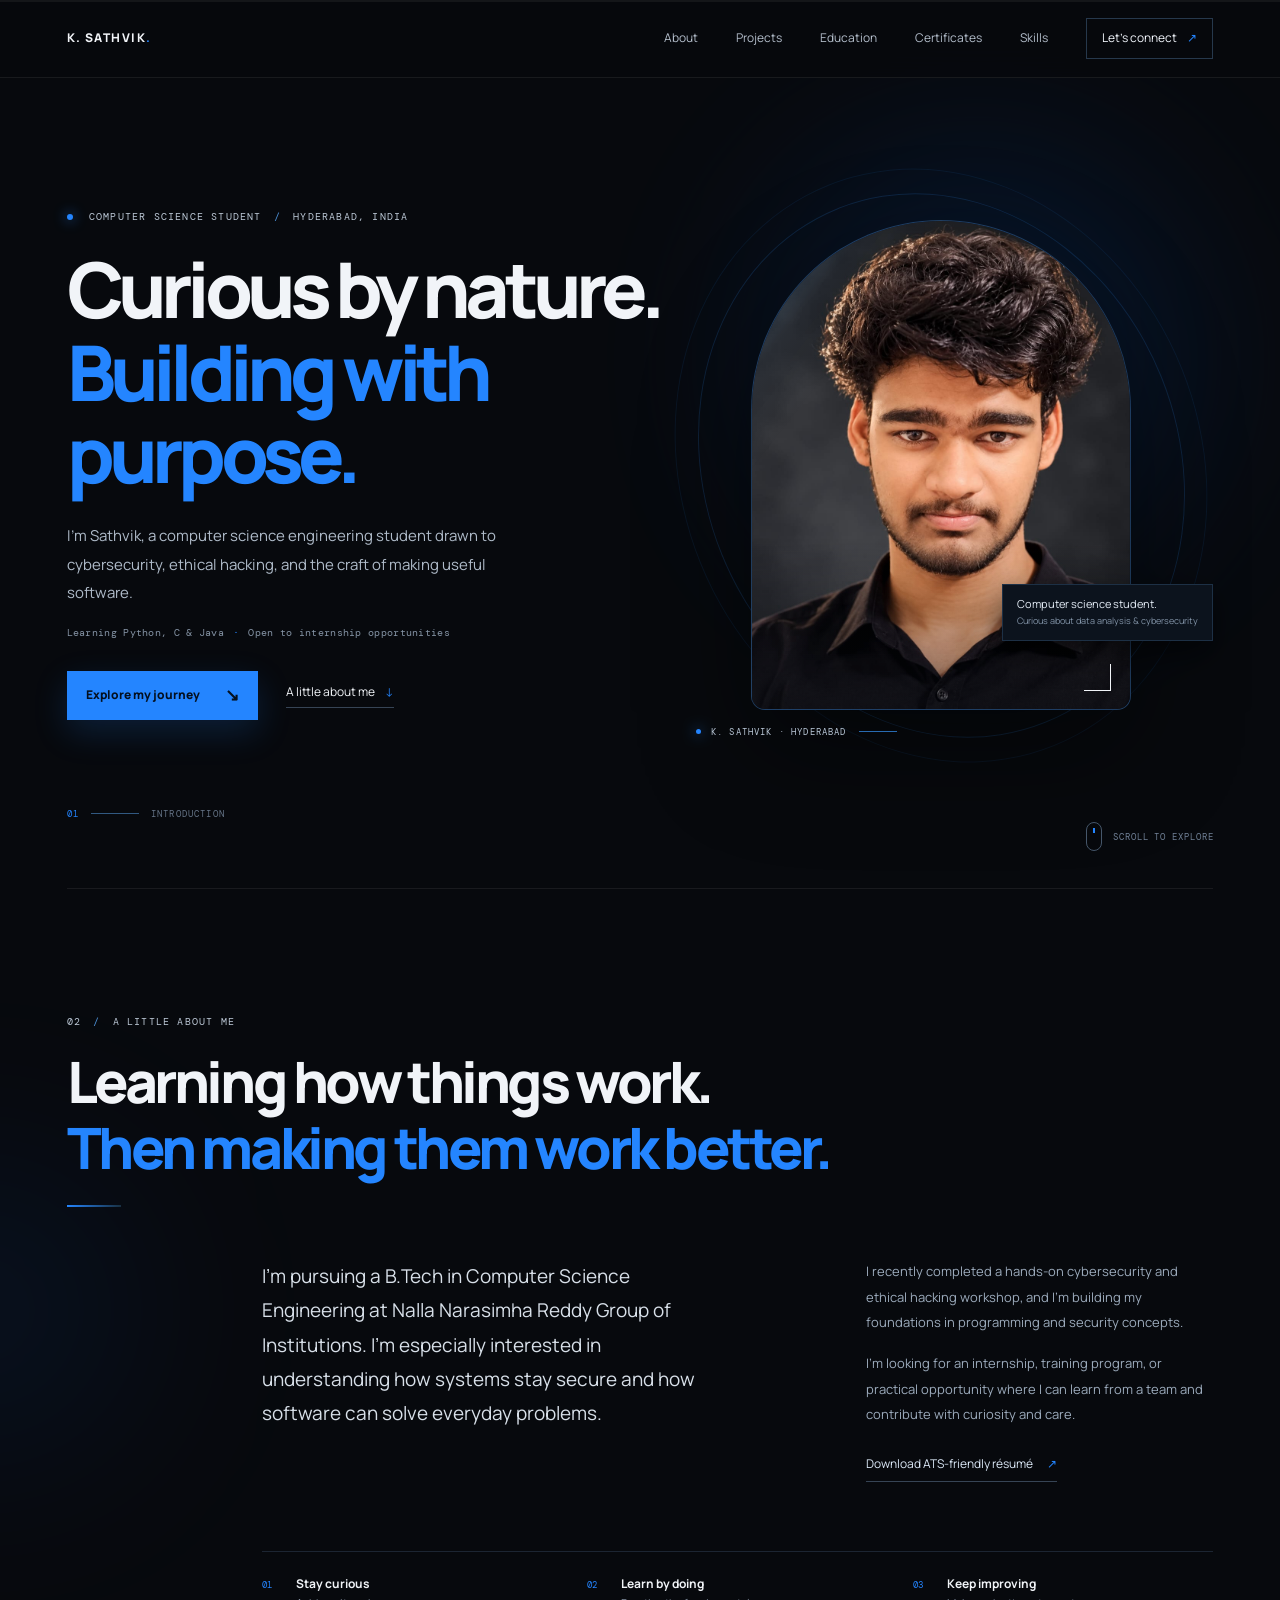
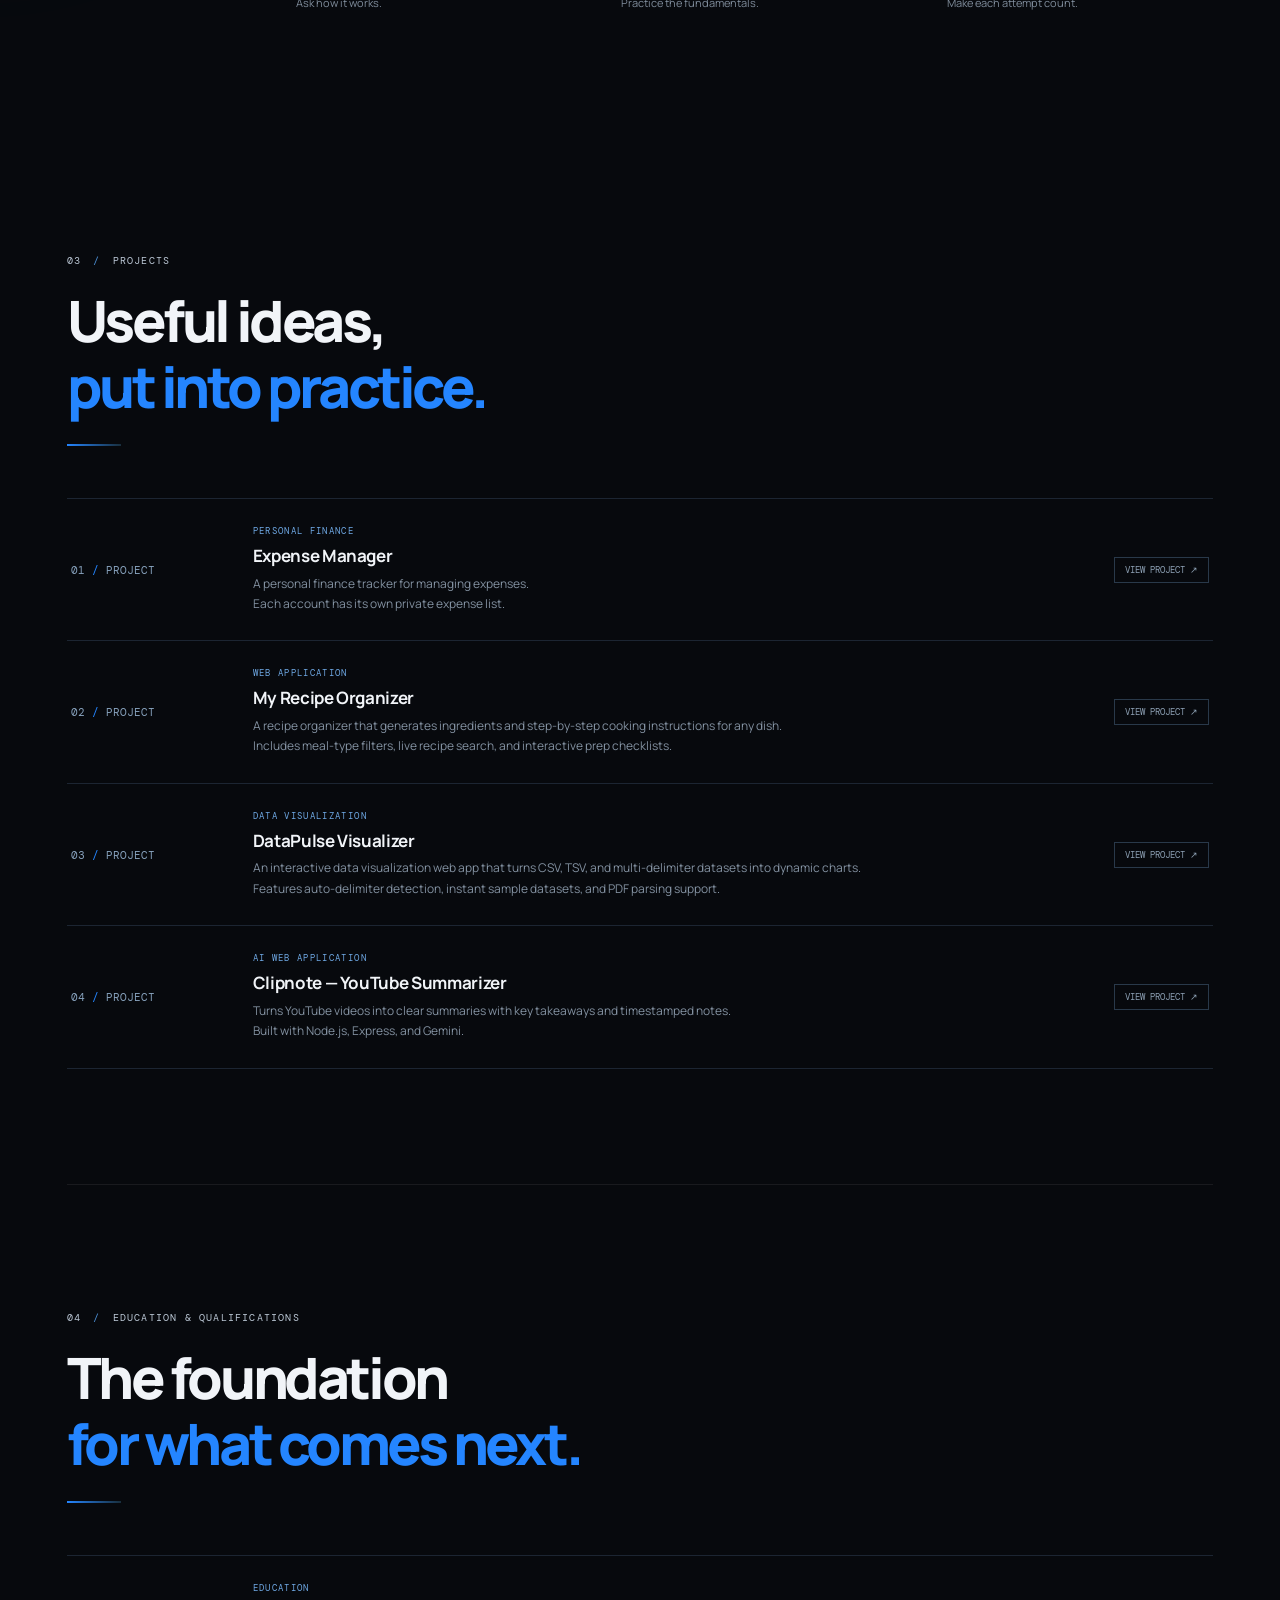
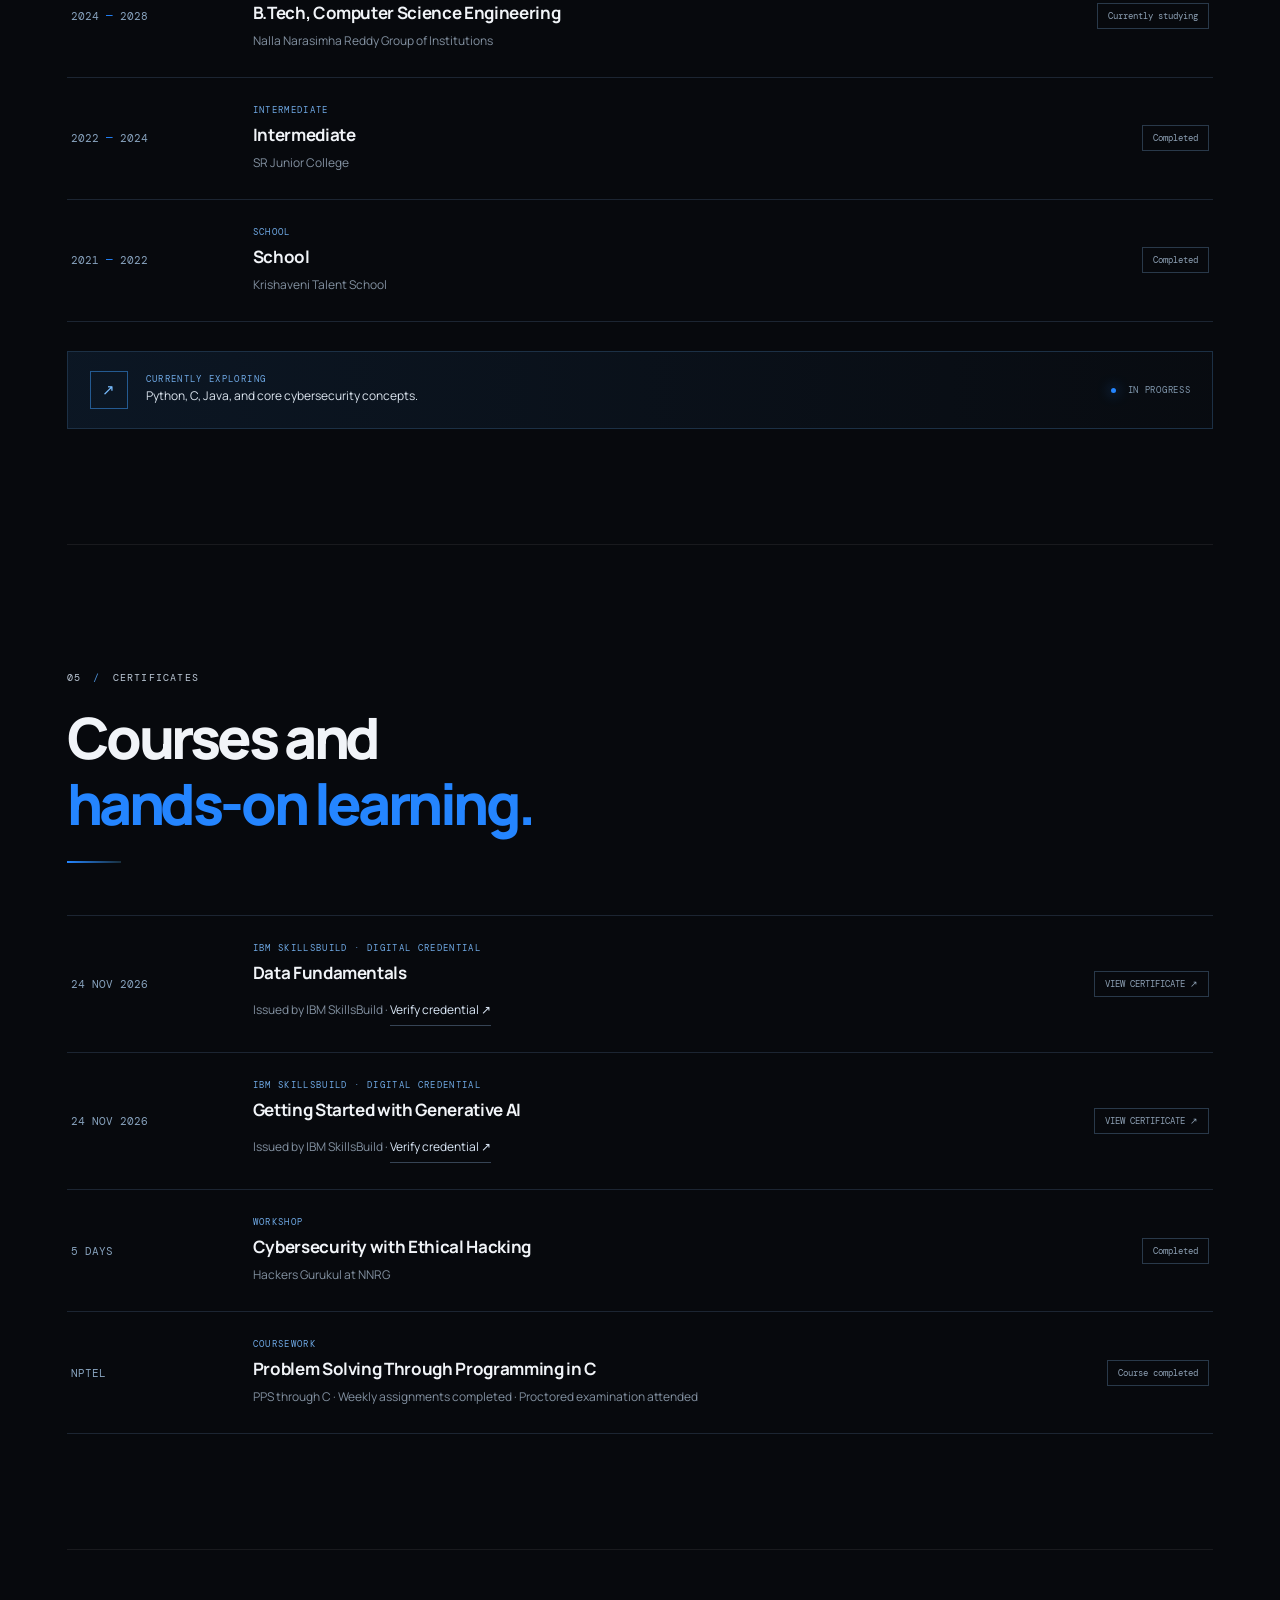
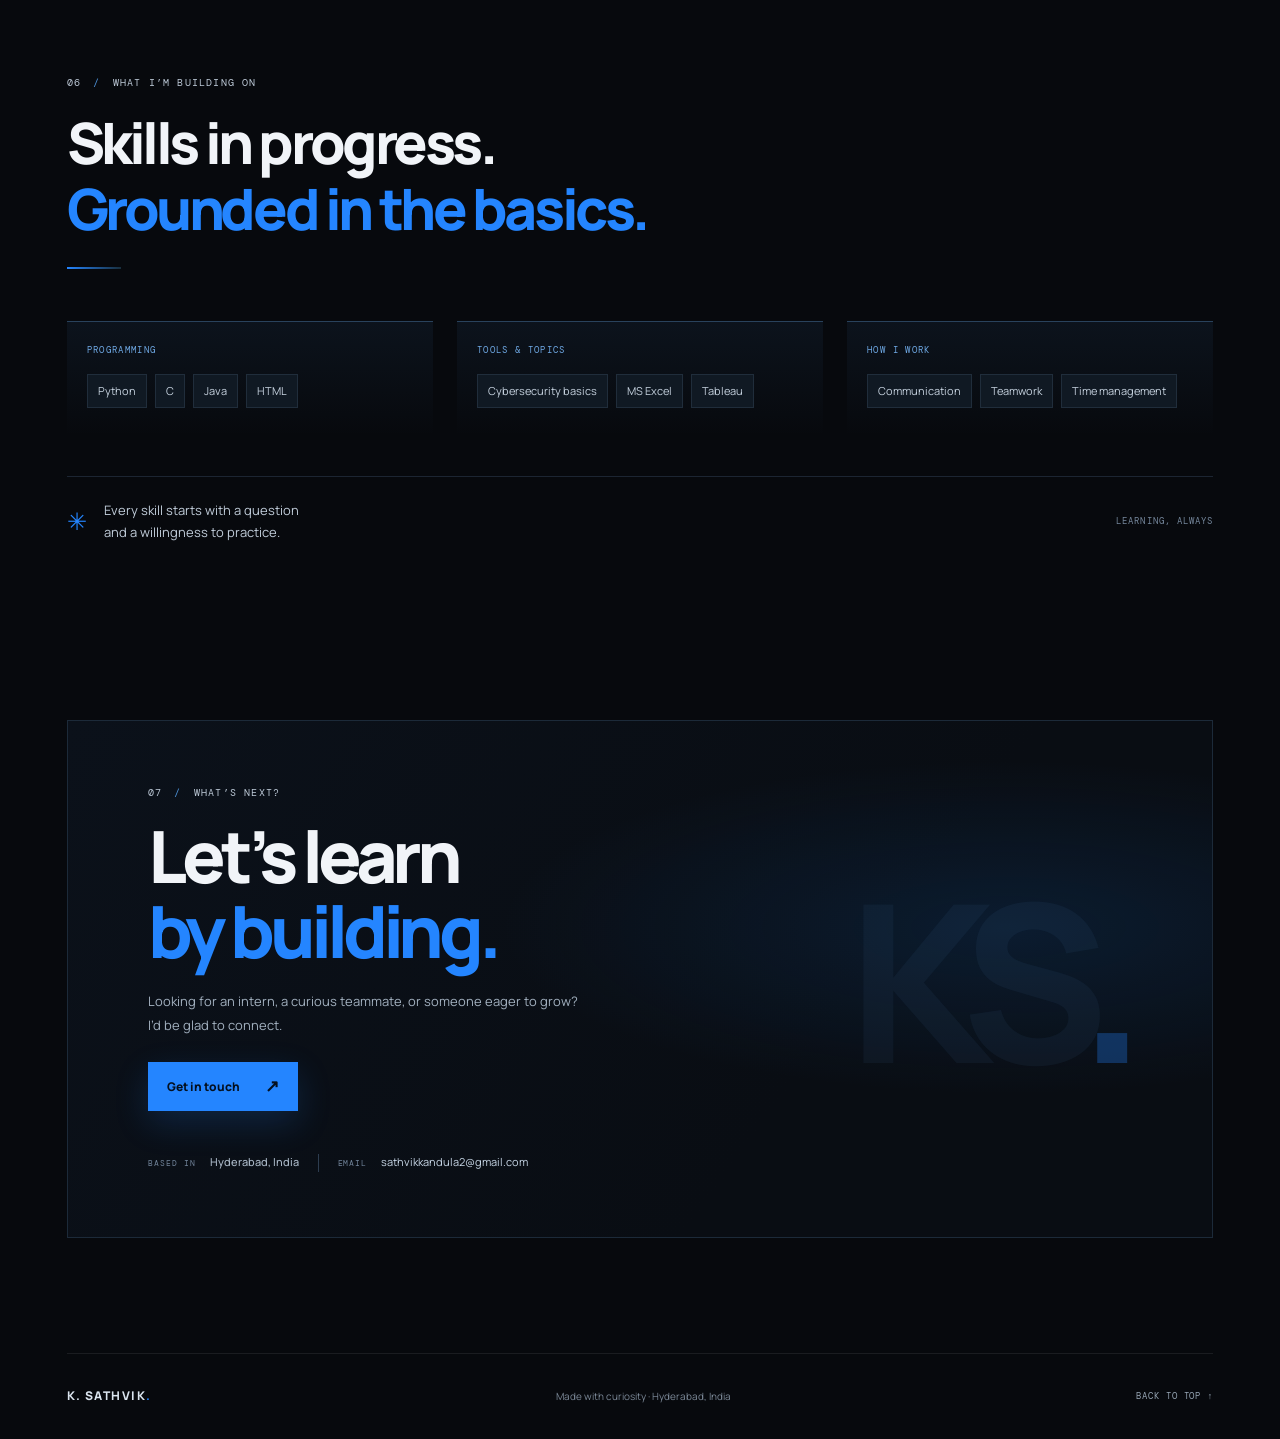
==== commit a2b6abec: "Add IBM SkillsBuild certificates" ====
--- a/index.html
+++ b/index.html
@@ -60,6 +60,8 @@
     <section class="journey certificates section-wrap section-pad" id="certificates">
       <div class="section-heading reveal"><p class="eyebrow">05 <b>/</b> CERTIFICATES</p><h2>Courses and<br><span>hands-on learning.</span></h2></div>
       <div class="journey-list">
+        <article class="journey-card reveal"><div class="journey-date">24 NOV 2026</div><div class="journey-main"><p class="card-kicker">IBM SKILLSBUILD · DIGITAL CREDENTIAL</p><h3>Data Fundamentals</h3><p>Issued by IBM SkillsBuild · <a class="inline-link" href="https://www.credly.com/badges/d3887fb1-3f71-4f6a-9d9b-64ff3ff7d1d3" target="_blank" rel="noreferrer">Verify credential ↗</a></p></div><a class="journey-tag" href="assets/certificates/ibm-data-fundamentals.pdf" target="_blank" rel="noreferrer">VIEW CERTIFICATE ↗</a></article>
+        <article class="journey-card reveal"><div class="journey-date">24 NOV 2026</div><div class="journey-main"><p class="card-kicker">IBM SKILLSBUILD · DIGITAL CREDENTIAL</p><h3>Getting Started with Generative AI</h3><p>Issued by IBM SkillsBuild · <a class="inline-link" href="https://www.credly.com/go/XdXpjkVk" target="_blank" rel="noreferrer">Verify credential ↗</a></p></div><a class="journey-tag" href="assets/certificates/ibm-getting-started-with-generative-ai.pdf" target="_blank" rel="noreferrer">VIEW CERTIFICATE ↗</a></article>
         <article class="journey-card reveal"><div class="journey-date">5 DAYS</div><div class="journey-main"><p class="card-kicker">WORKSHOP</p><h3>Cybersecurity with Ethical Hacking</h3><p>Hackers Gurukul at NNRG</p></div><div class="journey-tag">Completed</div></article>
         <article class="journey-card reveal"><div class="journey-date">NPTEL</div><div class="journey-main"><p class="card-kicker">COURSEWORK</p><h3>Problem Solving Through Programming in C</h3><p>PPS through C · Weekly assignments completed · Proctored examination attended</p></div><div class="journey-tag">Course completed</div></article>
       </div>
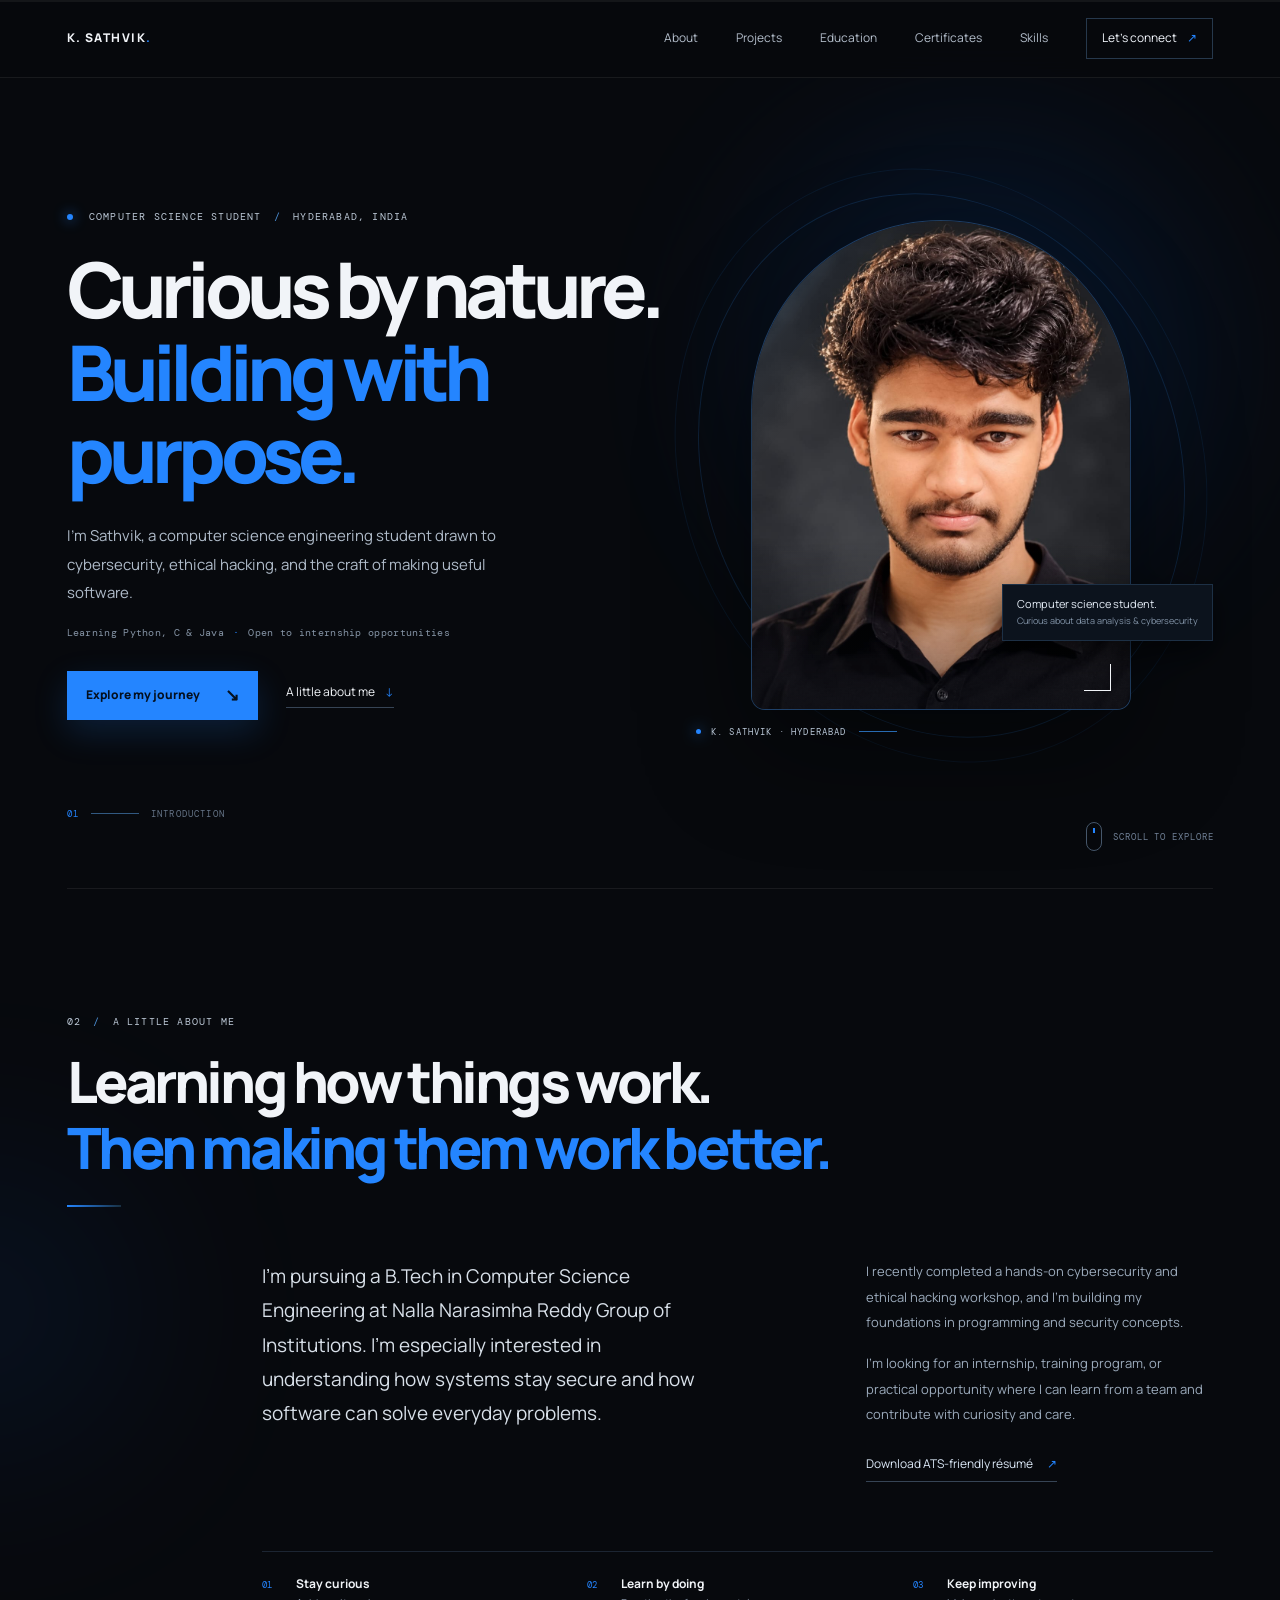
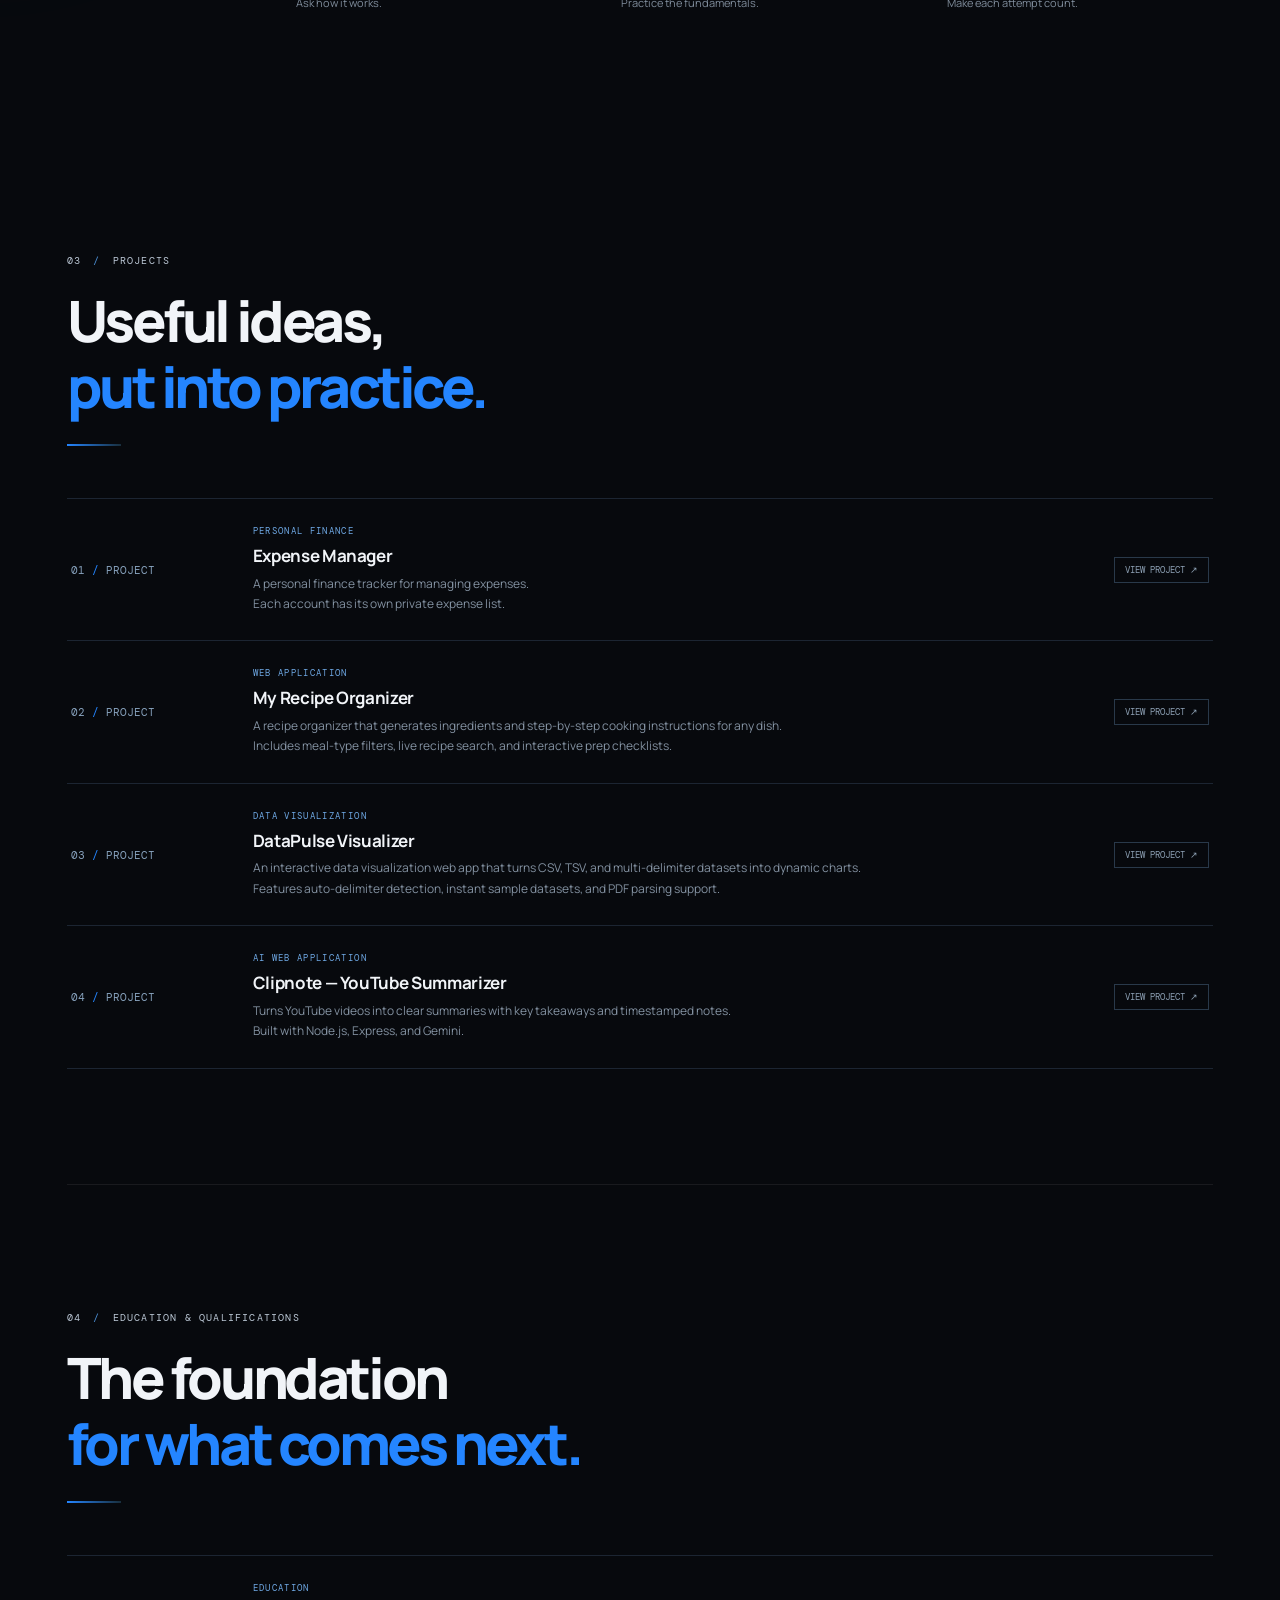
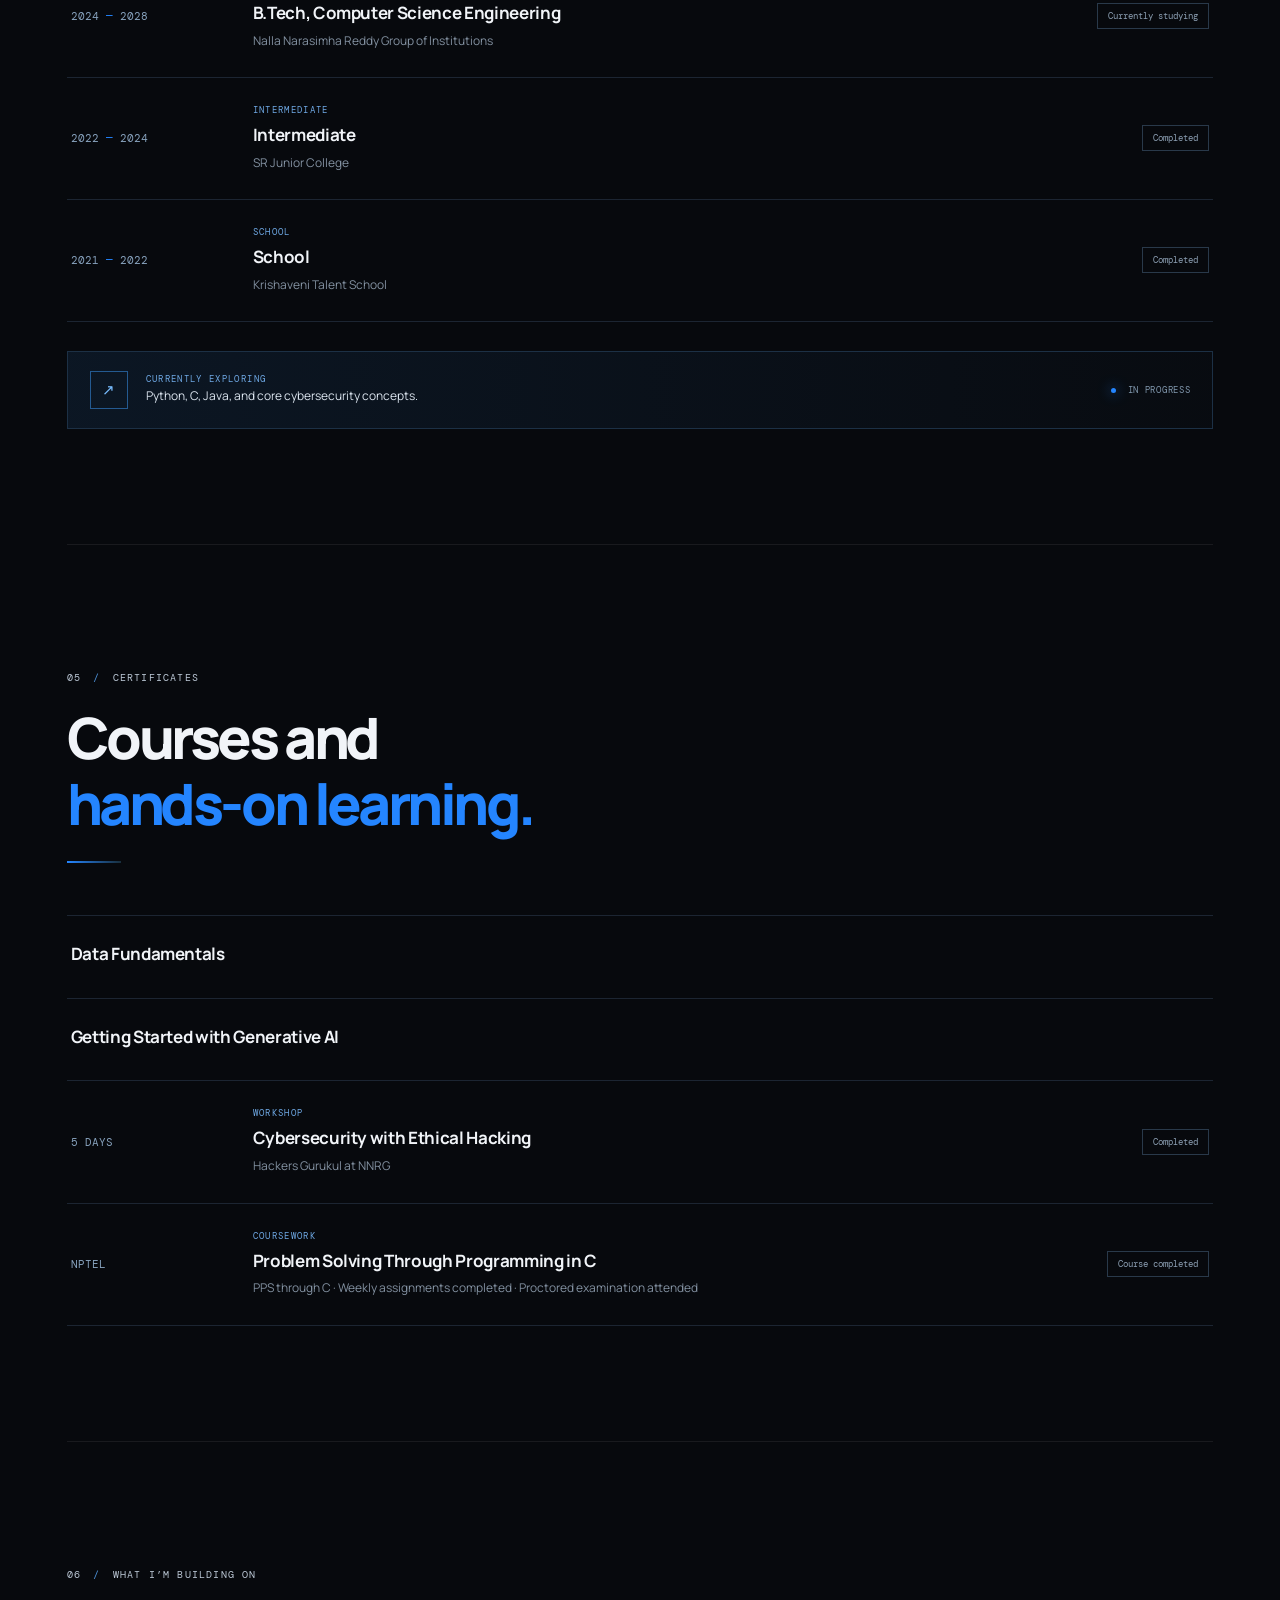
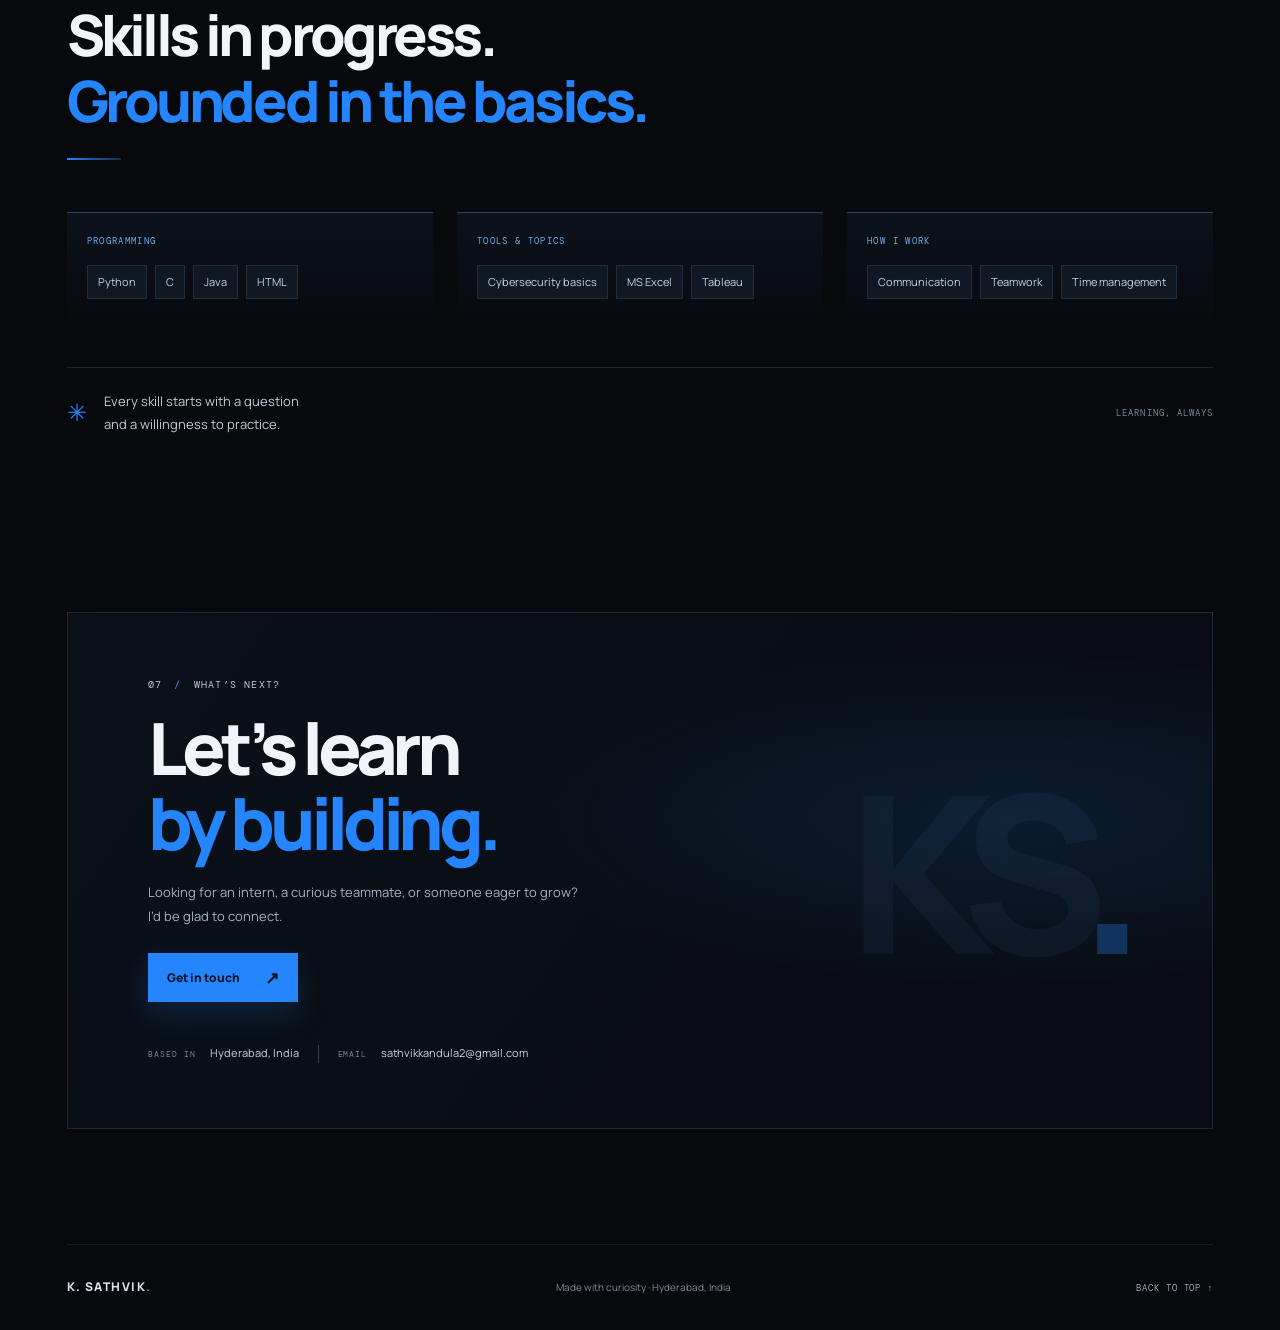
==== commit 832e2e33: "Show IBM certificate titles without public files" ====
--- a/index.html
+++ b/index.html
@@ -60,8 +60,8 @@
     <section class="journey certificates section-wrap section-pad" id="certificates">
       <div class="section-heading reveal"><p class="eyebrow">05 <b>/</b> CERTIFICATES</p><h2>Courses and<br><span>hands-on learning.</span></h2></div>
       <div class="journey-list">
-        <article class="journey-card reveal"><div class="journey-date">24 NOV 2026</div><div class="journey-main"><p class="card-kicker">IBM SKILLSBUILD · DIGITAL CREDENTIAL</p><h3>Data Fundamentals</h3><p>Issued by IBM SkillsBuild · <a class="inline-link" href="https://www.credly.com/badges/d3887fb1-3f71-4f6a-9d9b-64ff3ff7d1d3" target="_blank" rel="noreferrer">Verify credential ↗</a></p></div><a class="journey-tag" href="assets/certificates/ibm-data-fundamentals.pdf" target="_blank" rel="noreferrer">VIEW CERTIFICATE ↗</a></article>
-        <article class="journey-card reveal"><div class="journey-date">24 NOV 2026</div><div class="journey-main"><p class="card-kicker">IBM SKILLSBUILD · DIGITAL CREDENTIAL</p><h3>Getting Started with Generative AI</h3><p>Issued by IBM SkillsBuild · <a class="inline-link" href="https://www.credly.com/go/XdXpjkVk" target="_blank" rel="noreferrer">Verify credential ↗</a></p></div><a class="journey-tag" href="assets/certificates/ibm-getting-started-with-generative-ai.pdf" target="_blank" rel="noreferrer">VIEW CERTIFICATE ↗</a></article>
+        <article class="journey-card reveal certificate-title-card"><div class="journey-main"><h3>Data Fundamentals</h3></div></article>
+        <article class="journey-card reveal certificate-title-card"><div class="journey-main"><h3>Getting Started with Generative AI</h3></div></article>
         <article class="journey-card reveal"><div class="journey-date">5 DAYS</div><div class="journey-main"><p class="card-kicker">WORKSHOP</p><h3>Cybersecurity with Ethical Hacking</h3><p>Hackers Gurukul at NNRG</p></div><div class="journey-tag">Completed</div></article>
         <article class="journey-card reveal"><div class="journey-date">NPTEL</div><div class="journey-main"><p class="card-kicker">COURSEWORK</p><h3>Problem Solving Through Programming in C</h3><p>PPS through C · Weekly assignments completed · Proctored examination attended</p></div><div class="journey-tag">Course completed</div></article>
       </div>
--- a/styles.css
+++ b/styles.css
@@ -99,3 +99,5 @@
     transition: none !important;
   }
 }
+
+.certificates .certificate-title-card{grid-template-columns:1fr}
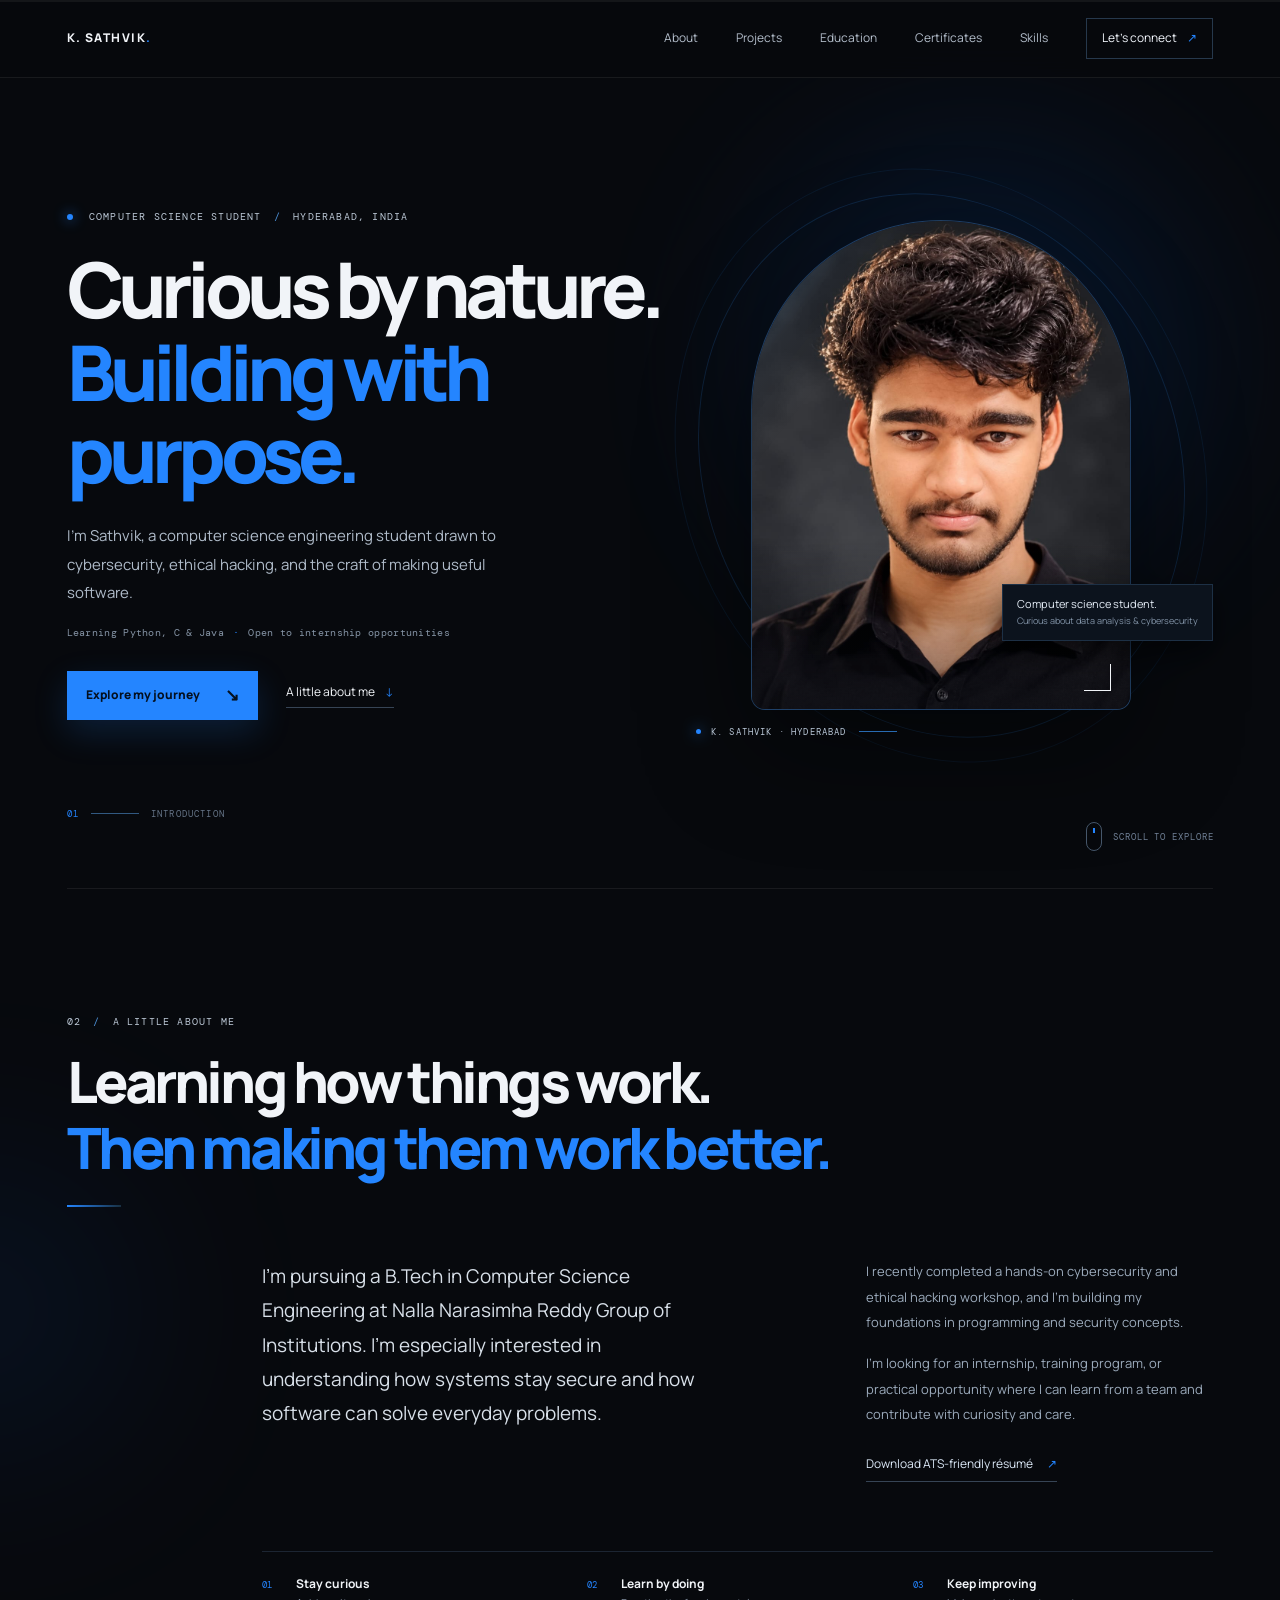
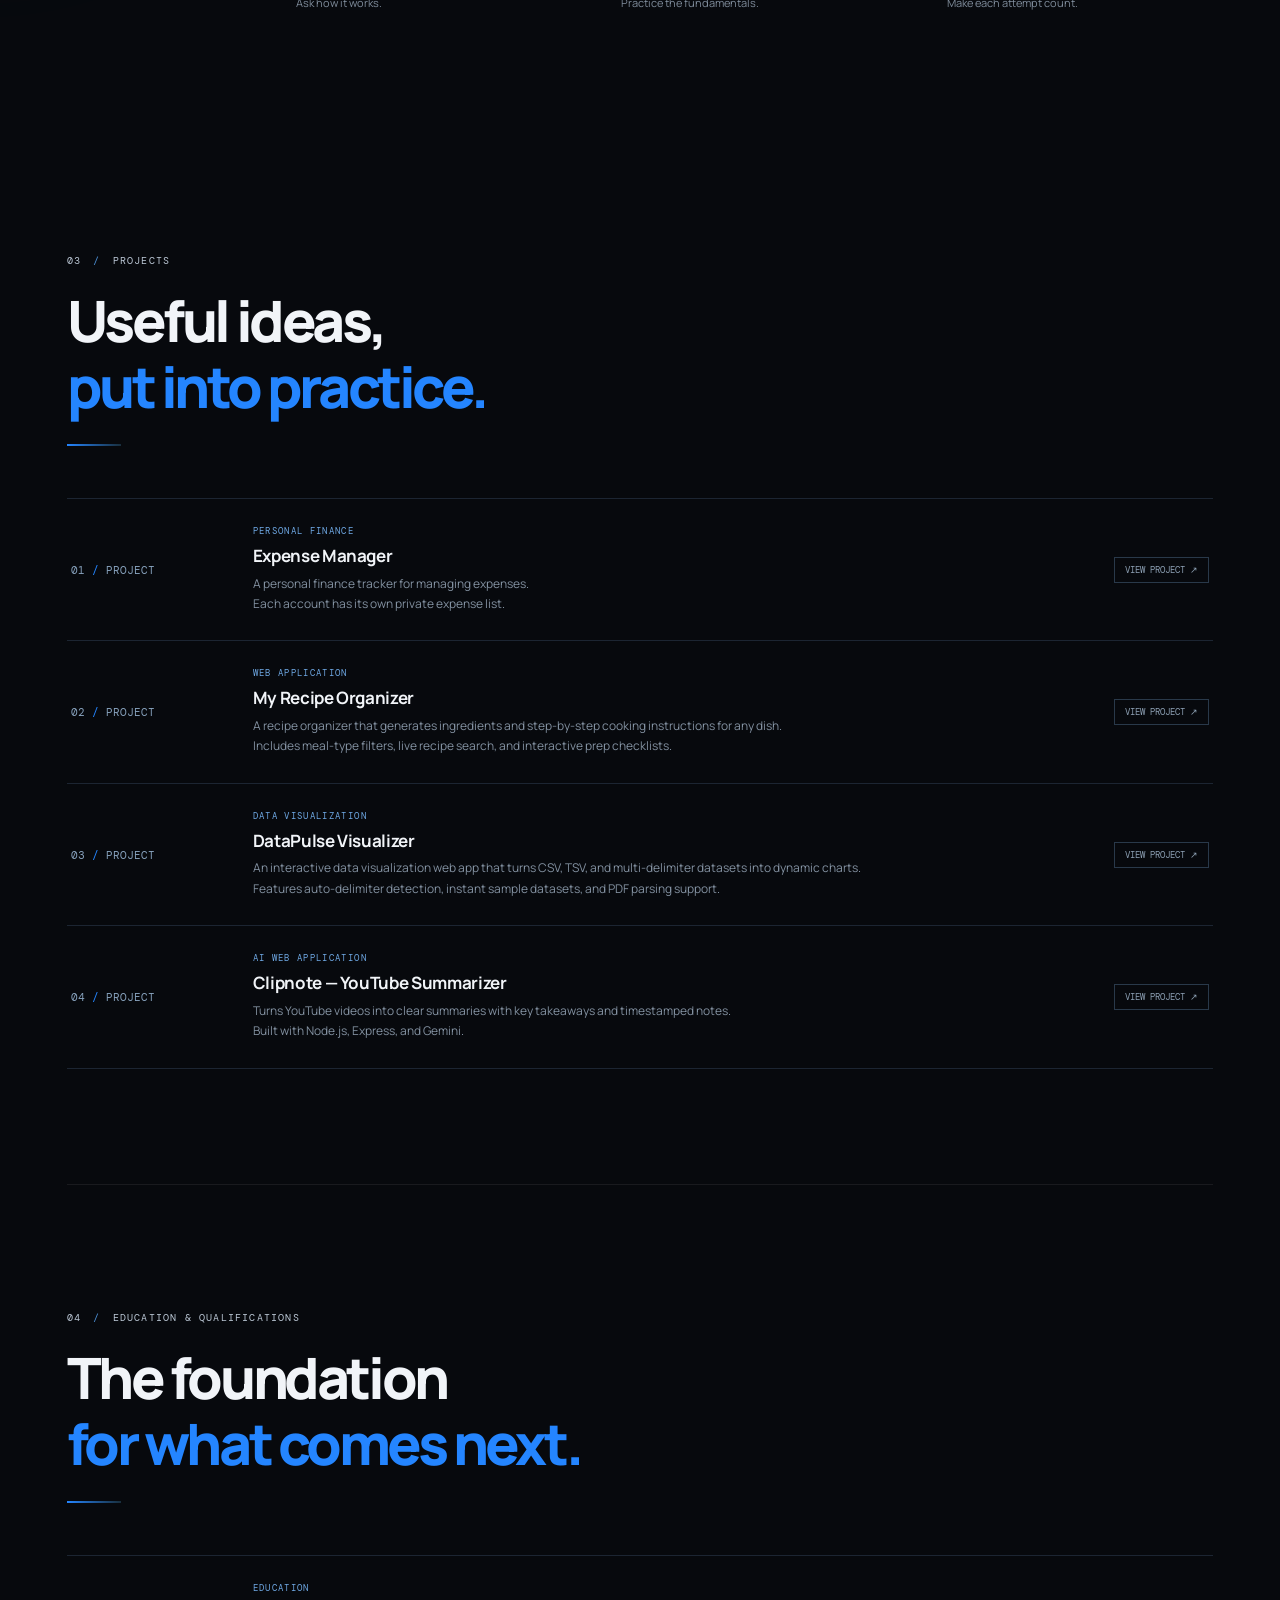
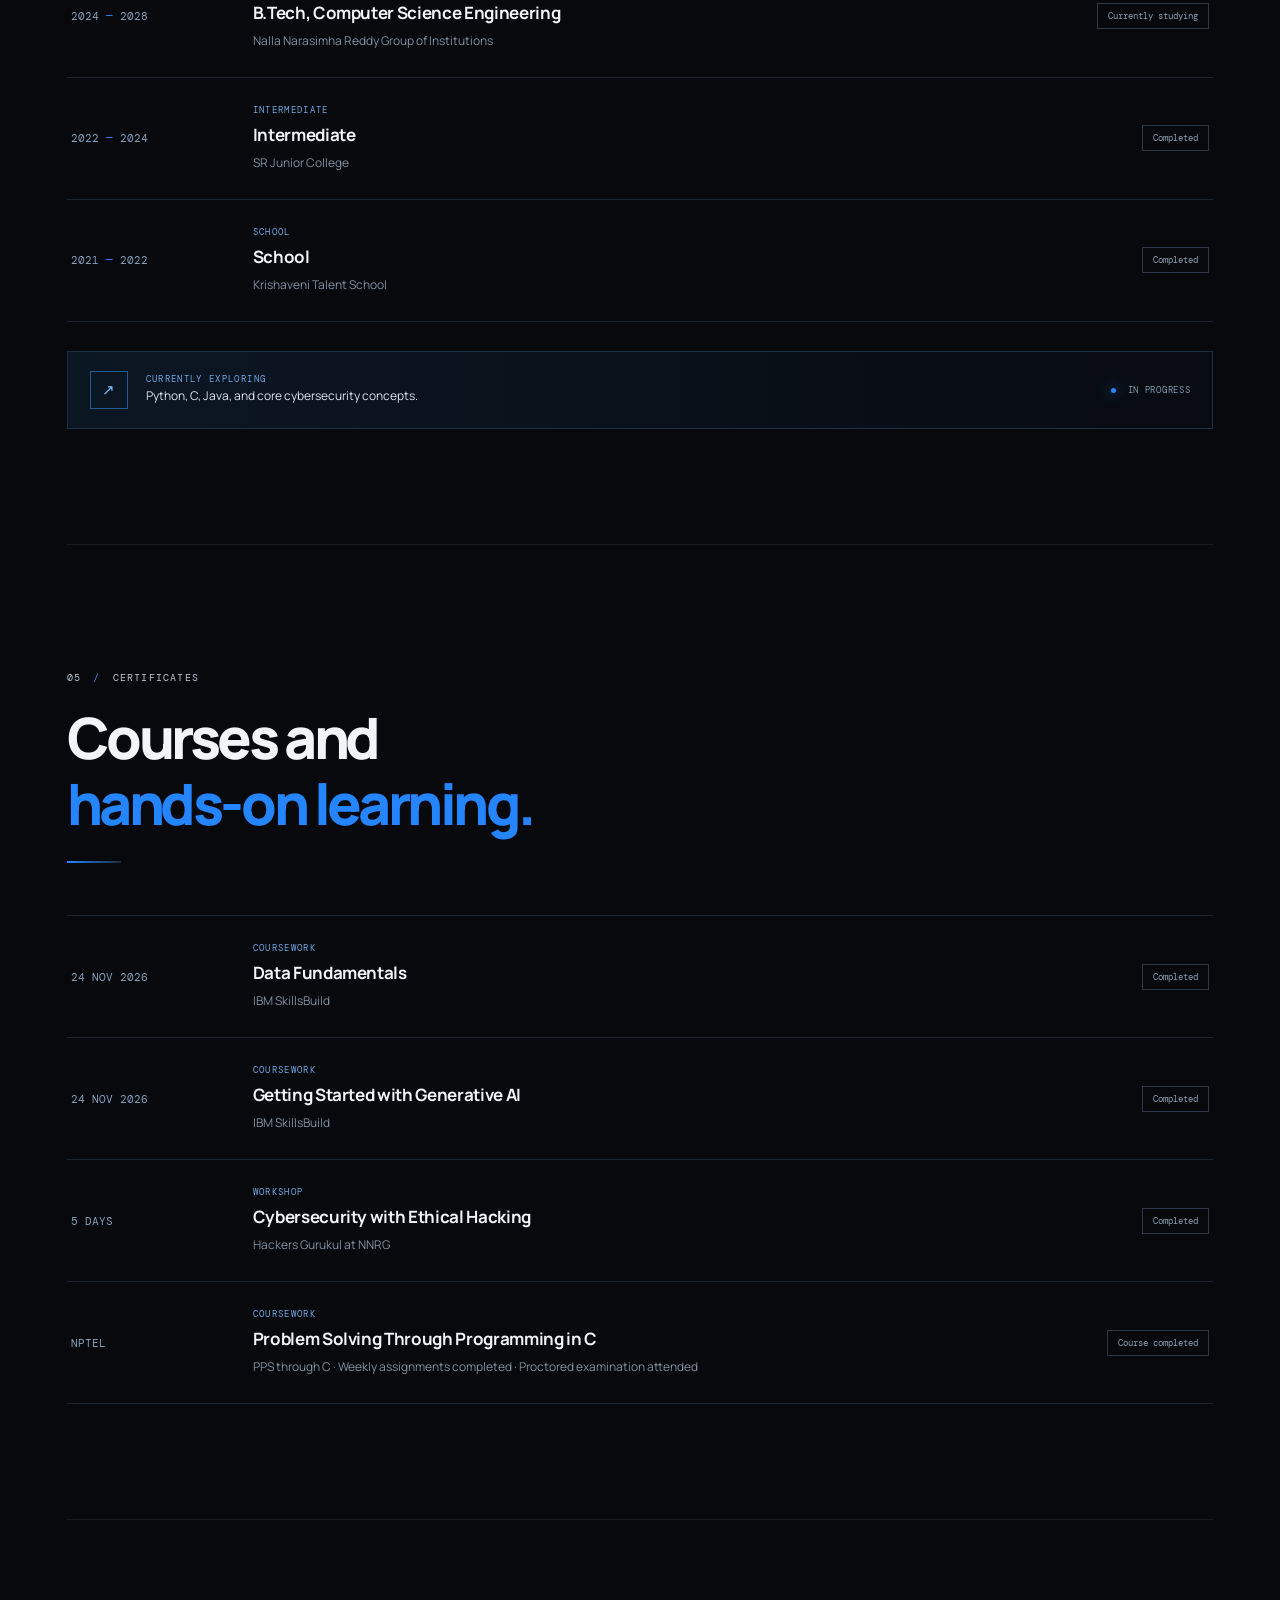
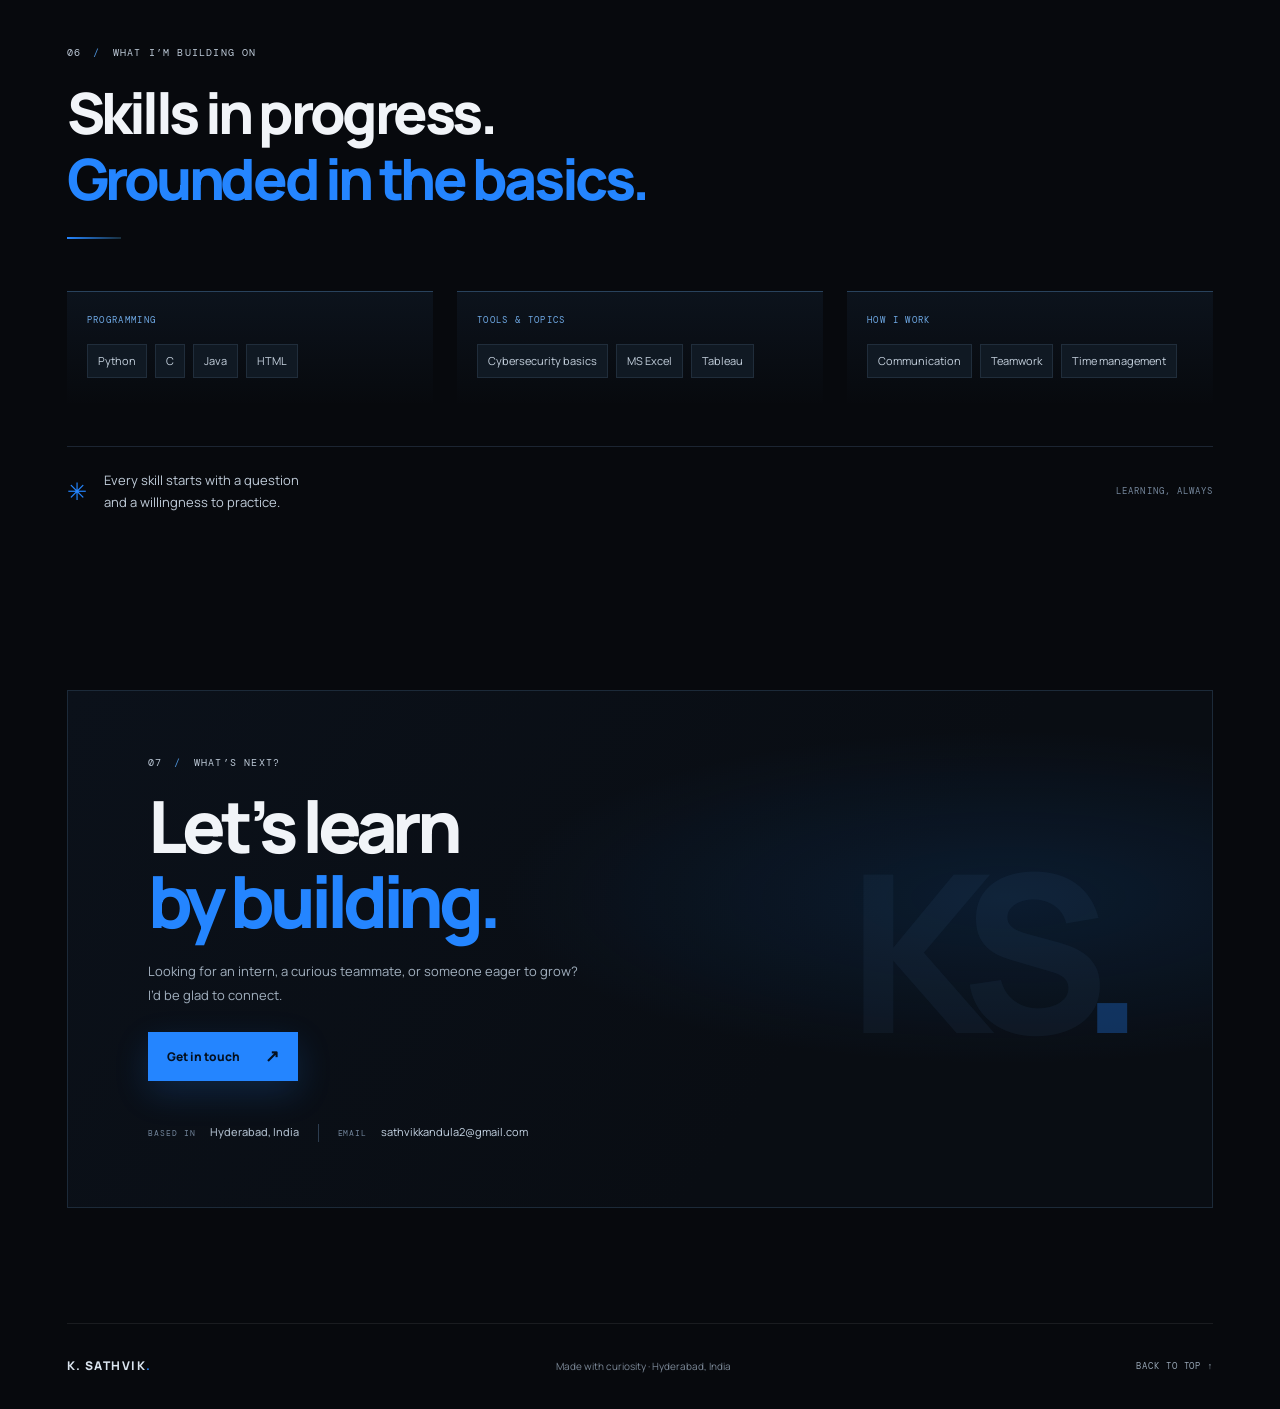
==== commit 793dcdb4: "Match IBM course cards to portfolio style" ====
--- a/index.html
+++ b/index.html
@@ -60,8 +60,8 @@
     <section class="journey certificates section-wrap section-pad" id="certificates">
       <div class="section-heading reveal"><p class="eyebrow">05 <b>/</b> CERTIFICATES</p><h2>Courses and<br><span>hands-on learning.</span></h2></div>
       <div class="journey-list">
-        <article class="journey-card reveal certificate-title-card"><div class="journey-main"><h3>Data Fundamentals</h3></div></article>
-        <article class="journey-card reveal certificate-title-card"><div class="journey-main"><h3>Getting Started with Generative AI</h3></div></article>
+        <article class="journey-card reveal"><div class="journey-date">24 NOV 2026</div><div class="journey-main"><p class="card-kicker">COURSEWORK</p><h3>Data Fundamentals</h3><p>IBM SkillsBuild</p></div><div class="journey-tag">Completed</div></article>
+        <article class="journey-card reveal"><div class="journey-date">24 NOV 2026</div><div class="journey-main"><p class="card-kicker">COURSEWORK</p><h3>Getting Started with Generative AI</h3><p>IBM SkillsBuild</p></div><div class="journey-tag">Completed</div></article>
         <article class="journey-card reveal"><div class="journey-date">5 DAYS</div><div class="journey-main"><p class="card-kicker">WORKSHOP</p><h3>Cybersecurity with Ethical Hacking</h3><p>Hackers Gurukul at NNRG</p></div><div class="journey-tag">Completed</div></article>
         <article class="journey-card reveal"><div class="journey-date">NPTEL</div><div class="journey-main"><p class="card-kicker">COURSEWORK</p><h3>Problem Solving Through Programming in C</h3><p>PPS through C · Weekly assignments completed · Proctored examination attended</p></div><div class="journey-tag">Course completed</div></article>
       </div>
--- a/styles.css
+++ b/styles.css
@@ -100,4 +100,3 @@
   }
 }
 
-.certificates .certificate-title-card{grid-template-columns:1fr}
